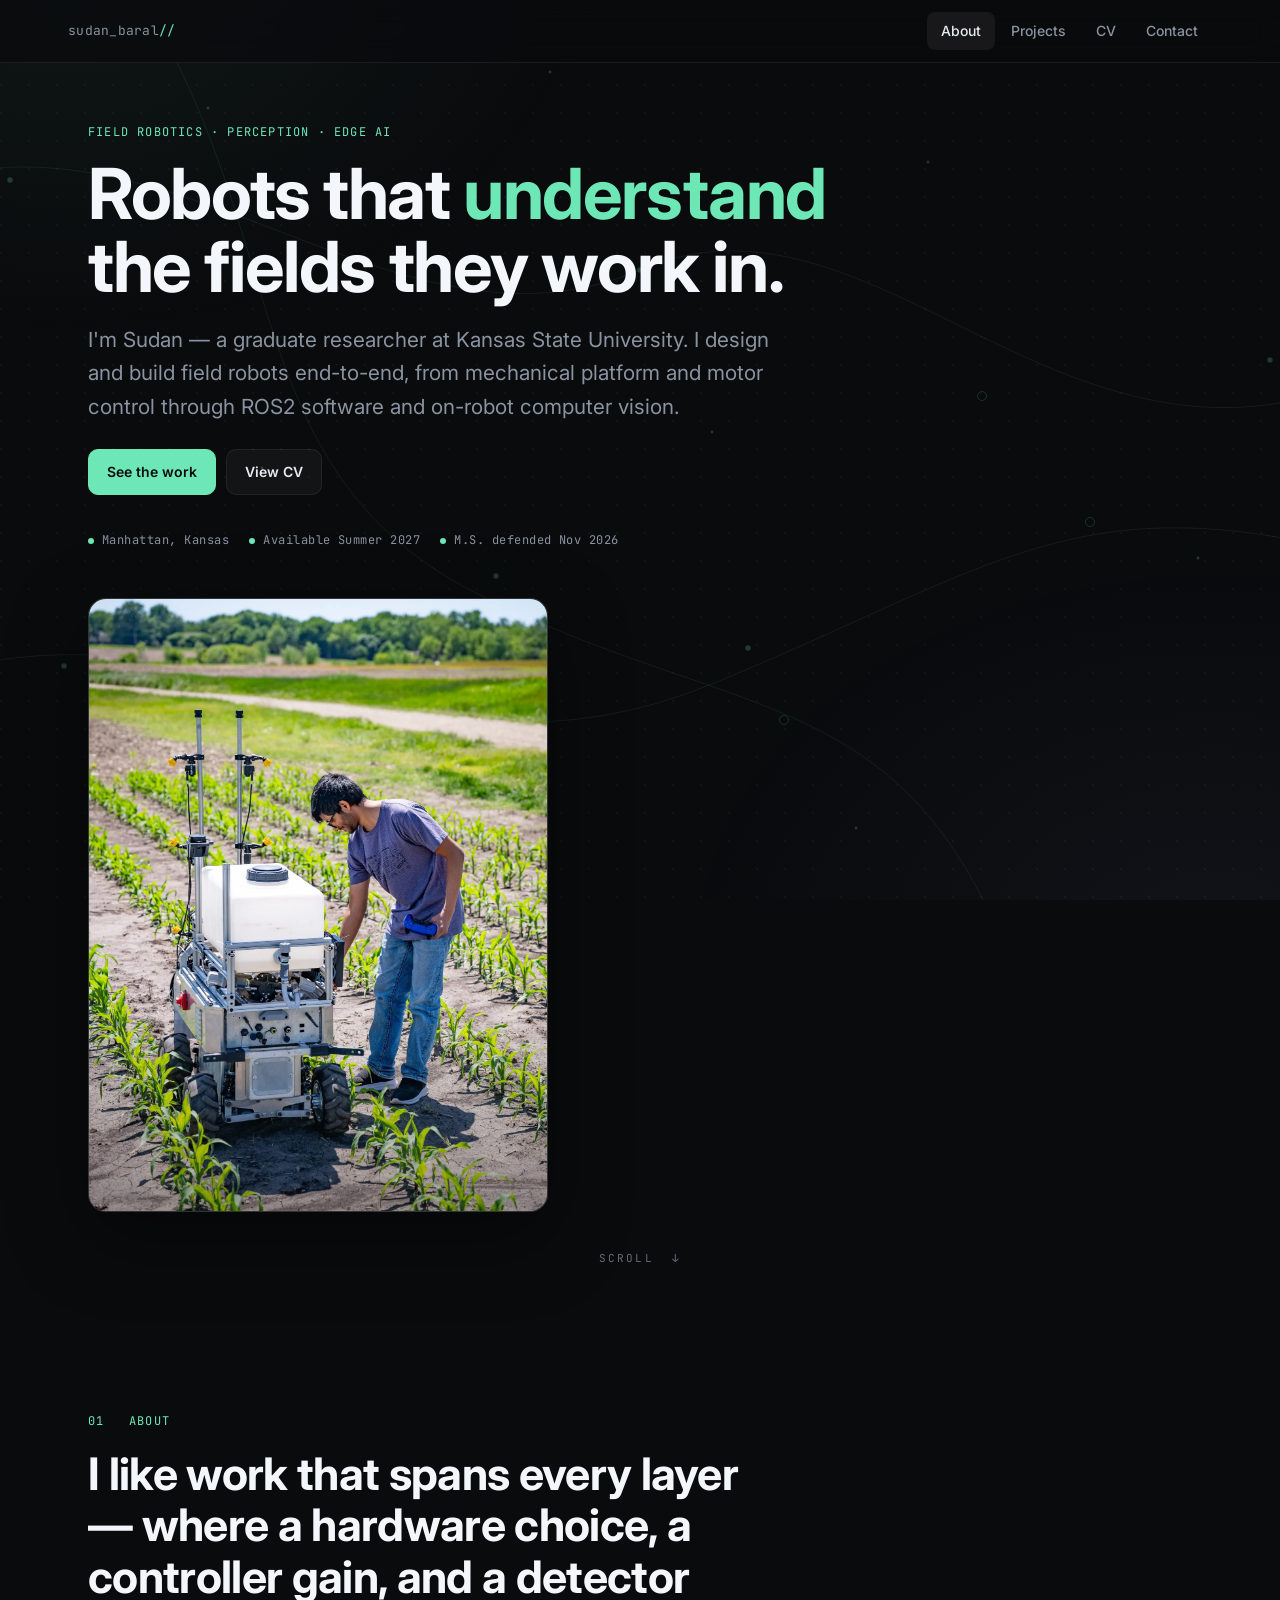
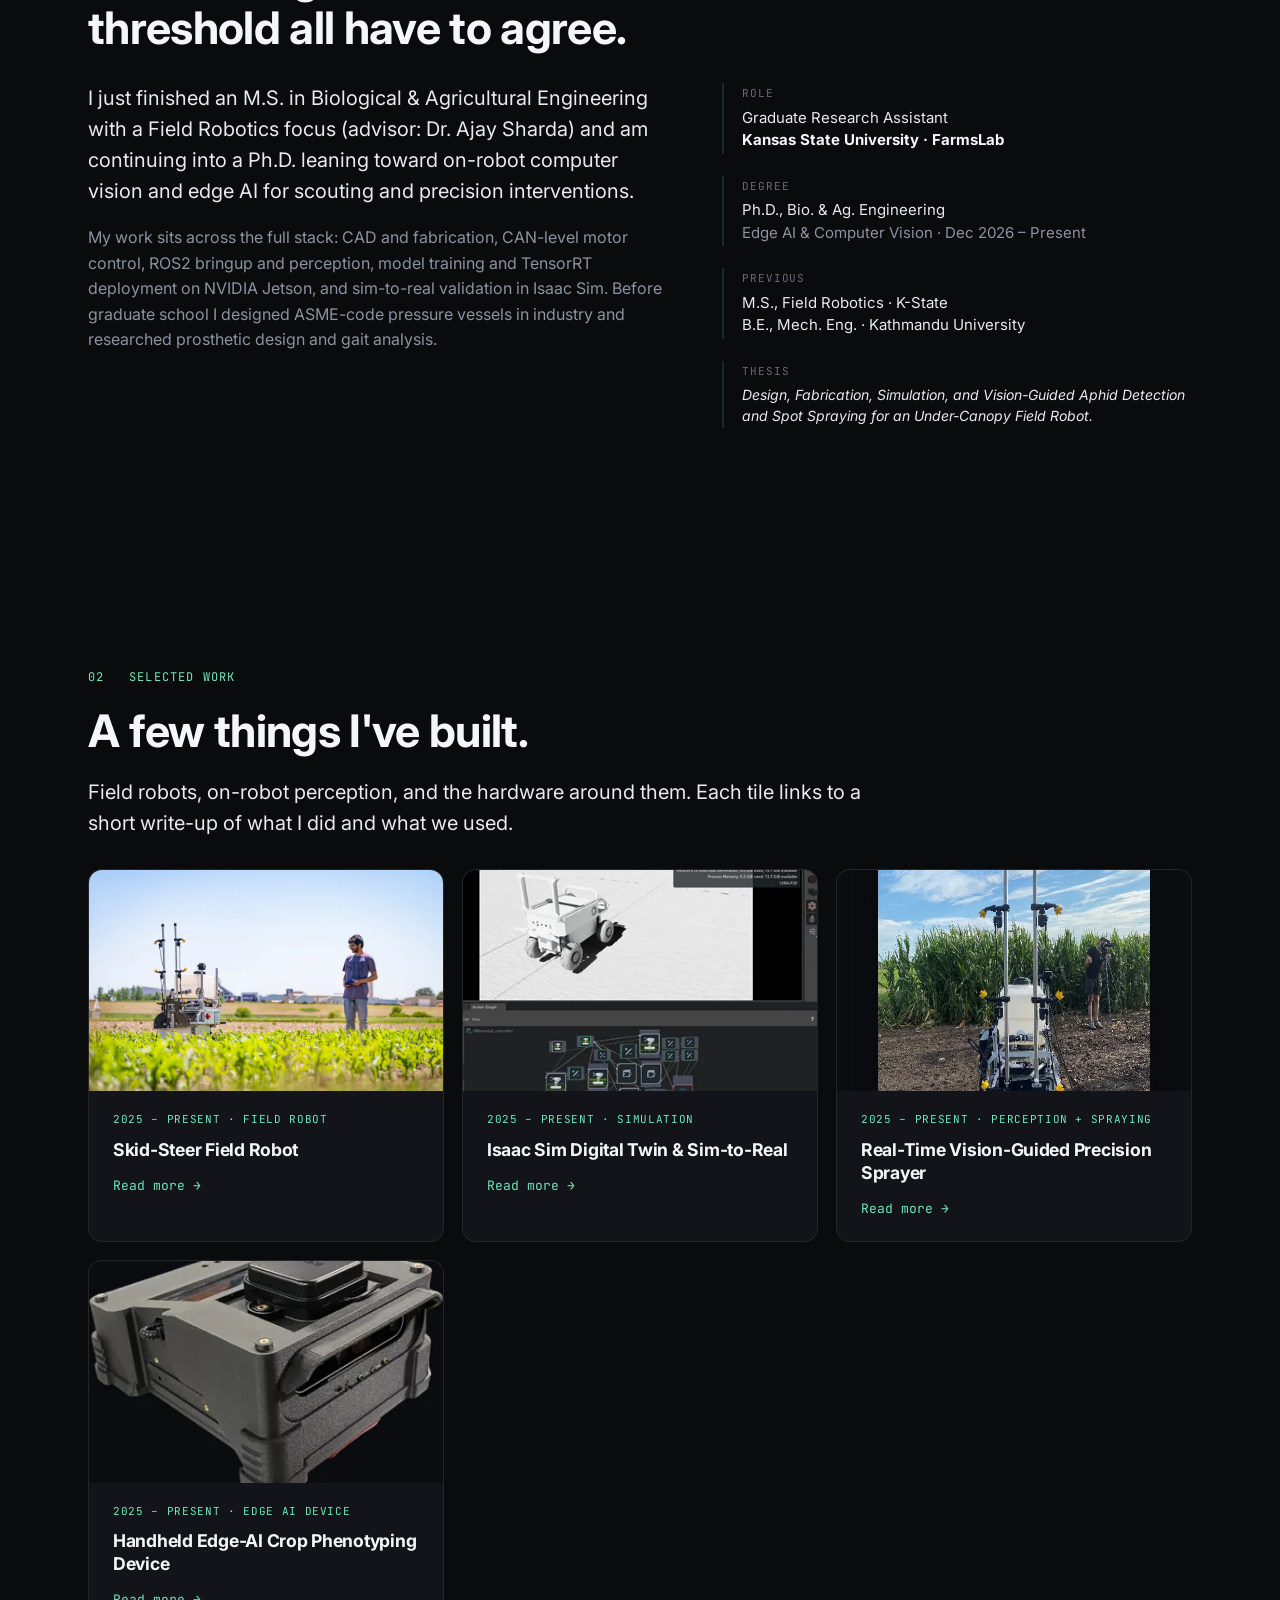
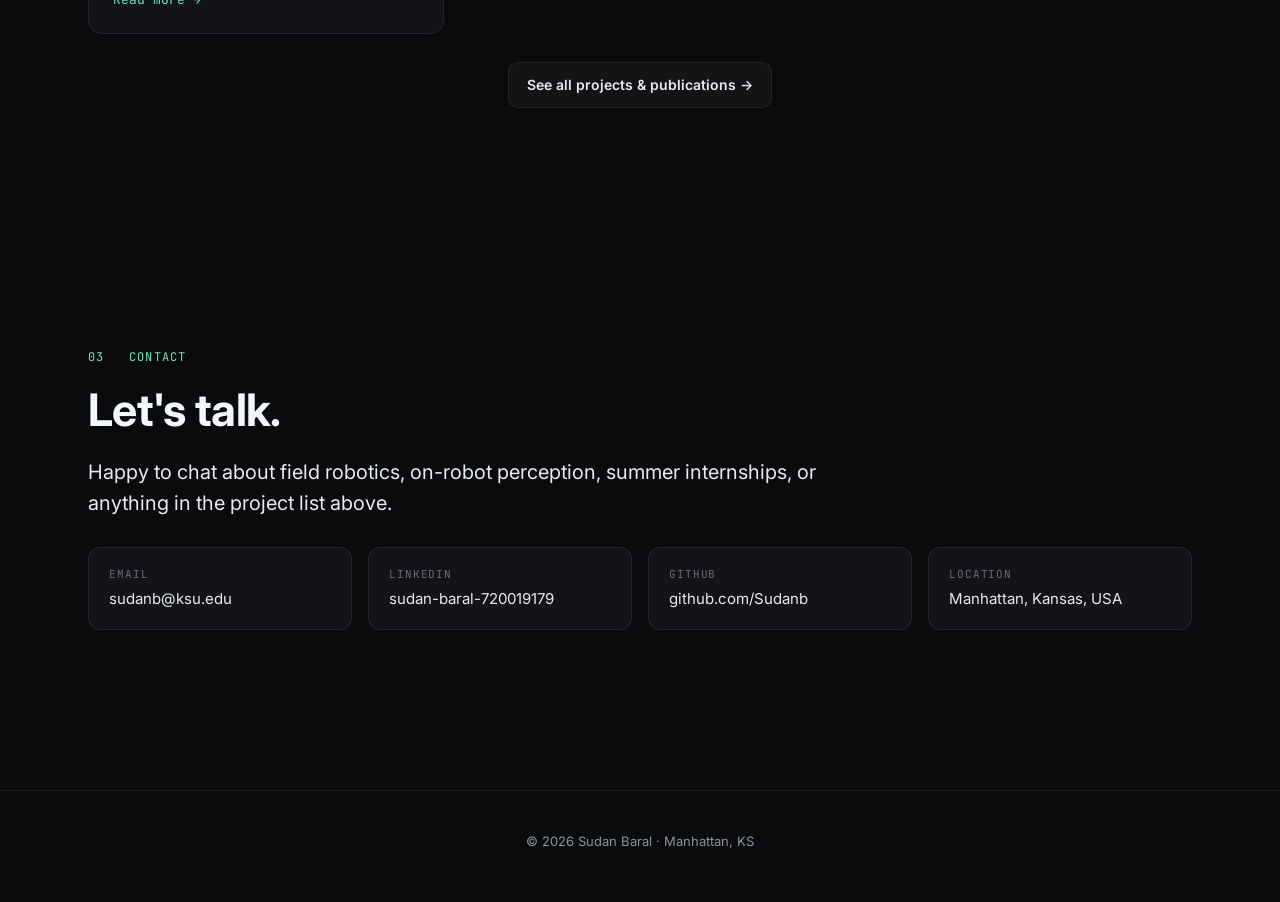
==== index.html @ 08057c23 "Landing project tiles: image on top, drop mini-description Mirrors the projects.html treatment: each" ====
<!DOCTYPE html>
<html lang="en">
<head>
<meta charset="utf-8">
<meta name="viewport" content="width=device-width, initial-scale=1">
<title>Sudan Baral — Field Robotics</title>
<meta name="color-scheme" content="dark">
<meta name="description" content="Graduate researcher in field robotics at Kansas State University. Mechanical design, ROS2, computer vision, and edge AI for agriculture.">
<link rel="preconnect" href="https://fonts.googleapis.com">
<link rel="preconnect" href="https://fonts.gstatic.com" crossorigin>
<link href="https://fonts.googleapis.com/css2?family=Inter:wght@400;500;600;700;800&family=JetBrains+Mono:wght@400;500&display=swap" rel="stylesheet">
<link rel="stylesheet" href="assets/styles.css">
</head>
<body>

<nav class="site-nav">
  <div class="nav-inner">
    <a class="nav-brand" href="#top">sudan_baral<span class="dot">//</span></a>
    <div class="nav-links">
      <a href="#about"    data-anchor="about"    class="active">About</a>
      <a class="x-nav" href="projects.html">Projects</a>
      <a class="x-nav" href="cv.html">CV</a>
      <a href="#contact"  data-anchor="contact">Contact</a>
    </div>
  </div>
</nav>

<main>

  <!-- ===== HERO ===== -->
  <section class="hero-scene" id="top" data-nav="about">
    <div class="hero-grid">
      <div class="hero-main reveal in">
        <div class="eyebrow">Field robotics · Perception · Edge AI</div>
        <h1>
          Robots that <span class="accent">understand</span><br>
          the fields they work in.
        </h1>
        <p class="hero-sub">
          I'm Sudan &mdash; a graduate researcher at Kansas State University.
          I design and build field robots end-to-end, from mechanical platform
          and motor control through ROS2 software and on-robot computer vision.
        </p>
        <div class="hero-ctas">
          <a class="btn primary" href="#projects">See the work</a>
          <a class="btn secondary x-nav" href="cv.html">View CV</a>
        </div>
        <div class="hero-meta">
          <span><span class="dot"></span> Manhattan, Kansas</span>
          <span><span class="dot"></span> Available Summer 2027</span>
          <span><span class="dot"></span> M.S. defended Nov 2026</span>
        </div>
      </div>
      <div class="hero-visual reveal in">
        <figure class="hero-portrait">
          <img src="images/landing-hero.webp" alt="Sudan Baral with the field robot" loading="eager" decoding="async">
        </figure>
      </div>
    </div>
    <div class="scroll-hint">scroll &nbsp;&darr;</div>
  </section>

  <div class="divider"></div>

  <!-- ===== ABOUT ===== -->
  <section class="scene" id="about" data-nav="about">
    <div class="reveal">
      <div class="section-kicker">01 &nbsp; About</div>
      <h2 class="display">
        I like work that spans every layer &mdash; where a hardware choice,
        a controller gain, and a detector threshold all have to agree.
      </h2>
    </div>

    <div class="about-grid" style="margin-top:28px;">
      <div class="reveal">
        <p class="lede">
          I just finished an M.S. in Biological &amp; Agricultural Engineering
          with a Field Robotics focus (advisor: Dr. Ajay Sharda) and am
          continuing into a Ph.D. leaning toward on-robot computer vision and
          edge AI for scouting and precision interventions.
        </p>
        <p>
          My work sits across the full stack: CAD and fabrication, CAN-level
          motor control, ROS2 bringup and perception, model training and
          TensorRT deployment on NVIDIA Jetson, and sim-to-real validation in
          Isaac Sim. Before graduate school I designed ASME-code pressure
          vessels in industry and researched prosthetic design and gait
          analysis.
        </p>
      </div>

      <div class="facts reveal">
        <div class="fact">
          <div class="label">Role</div>
          <div class="value">Graduate Research Assistant<br><strong>Kansas State University · FarmsLab</strong></div>
        </div>
        <div class="fact">
          <div class="label">Degree</div>
          <div class="value">Ph.D., Bio. &amp; Ag. Engineering<br><span class="muted">Edge AI &amp; Computer Vision &middot; Dec 2026 – Present</span></div>
        </div>
        <div class="fact">
          <div class="label">Previous</div>
          <div class="value">M.S., Field Robotics &middot; K-State<br>B.E., Mech. Eng. &middot; Kathmandu University</div>
        </div>
        <div class="fact">
          <div class="label">Thesis</div>
          <div class="value" style="font-size:14px;"><em>Design, Fabrication, Simulation, and Vision-Guided Aphid Detection and Spot Spraying for an Under-Canopy Field Robot.</em></div>
        </div>
      </div>
    </div>
  </section>

  <div class="divider"></div>

  <!-- ===== PROJECTS PREVIEW ===== -->
  <section class="scene" id="projects" data-nav="about">
    <div class="reveal">
      <div class="section-kicker">02 &nbsp; Selected work</div>
      <h2 class="display">A few things I've built.</h2>
      <p class="lede">
        Field robots, on-robot perception, and the hardware around them. Each
        tile links to a short write-up of what I did and what we used.
      </p>
    </div>

    <div class="proj-tiles reveal">

      <a class="proj-tile x-nav" href="project-skidsteer.html">
        <figure class="pt-media media" data-img="images/skidsteer-hero.webp" data-alt="Skid-steer field robot">
          <div class="placeholder"><div class="label">Project</div><div class="caption">Skid-steer field robot</div><div class="filename">images/skidsteer-hero.webp</div></div>
        </figure>
        <div class="pt-body">
          <div class="pt-kicker">2025 &ndash; Present · Field robot</div>
          <h3>Skid-Steer Field Robot</h3>
          <div class="arrow">Read more &rarr;</div>
        </div>
      </a>

      <a class="proj-tile x-nav" href="project-digital-twin.html">
        <figure class="pt-media media" data-img="images/twin-hero.webp" data-alt="Isaac Sim digital twin">
          <div class="placeholder"><div class="label">Project</div><div class="caption">Isaac Sim digital twin</div><div class="filename">images/twin-hero.webp</div></div>
        </figure>
        <div class="pt-body">
          <div class="pt-kicker">2025 &ndash; Present · Simulation</div>
          <h3>Isaac Sim Digital Twin &amp; Sim-to-Real</h3>
          <div class="arrow">Read more &rarr;</div>
        </div>
      </a>

      <a class="proj-tile x-nav" href="project-aphid-sprayer.html">
        <figure class="pt-media media" data-img="images/aphid-hero.webp" data-alt="Precision sprayer in the field">
          <div class="placeholder"><div class="label">Project</div><div class="caption">Precision sprayer in the field</div><div class="filename">images/aphid-hero.webp</div></div>
        </figure>
        <div class="pt-body">
          <div class="pt-kicker">2025 &ndash; Present · Perception + spraying</div>
          <h3>Real-Time Vision-Guided Precision Sprayer</h3>
          <div class="arrow">Read more &rarr;</div>
        </div>
      </a>

      <a class="proj-tile x-nav" href="project-handheld.html">
        <figure class="pt-media media" data-img="images/handheld-hero.webp" data-alt="Handheld edge-AI scout device">
          <div class="placeholder"><div class="label">Project</div><div class="caption">Handheld edge-AI device</div><div class="filename">images/handheld-hero.webp</div></div>
        </figure>
        <div class="pt-body">
          <div class="pt-kicker">2025 &ndash; Present · Edge AI device</div>
          <h3>Handheld Edge-AI Crop Phenotyping Device</h3>
          <div class="arrow">Read more &rarr;</div>
        </div>
      </a>

    </div>

    <div class="proj-more reveal">
      <a class="btn secondary x-nav" href="projects.html">See all projects &amp; publications &rarr;</a>
    </div>
  </section>

  <div class="divider"></div>

  <!-- ===== CONTACT ===== -->
  <section class="scene" id="contact" data-nav="contact">
    <div class="reveal">
      <div class="section-kicker">03 &nbsp; Contact</div>
      <h2 class="display">Let's talk.</h2>
      <p class="lede">
        Happy to chat about field robotics, on-robot perception, summer
        internships, or anything in the project list above.
      </p>
    </div>

    <div class="contact-rows reveal">
      <div class="contact-row">
        <div class="label">email</div>
        <div class="value"><a href="mailto:sudanb@ksu.edu">sudanb@ksu.edu</a></div>
      </div>
      <div class="contact-row">
        <div class="label">linkedin</div>
        <div class="value"><a href="https://www.linkedin.com/in/sudan-baral-720019179" target="_blank" rel="noopener">sudan-baral-720019179</a></div>
      </div>
      <div class="contact-row">
        <div class="label">github</div>
        <div class="value"><a href="https://github.com/Sudanb" target="_blank" rel="noopener">github.com/Sudanb</a></div>
      </div>
      <div class="contact-row">
        <div class="label">location</div>
        <div class="value">Manhattan, Kansas, USA</div>
      </div>
    </div>
  </section>

</main>

<footer class="site-foot">&copy; <span id="yr"></span> Sudan Baral &middot; Manhattan, KS</footer>
<script>document.getElementById('yr').textContent = new Date().getFullYear();</script>
<script src="assets/scripts.js"></script>
</body>
</html>
---- assets/styles.css ----
/* ------------------------------------------------------------------
   Sudan Baral — personal site
   Dark theme; scroll-driven landing; subtle robotics-trajectory bg.
------------------------------------------------------------------- */

:root {
  --bg: #0a0b0d;
  --bg-elev: #0f1115;
  --surface: #121419;
  --surface-alt: #171a21;
  --border: rgba(255, 255, 255, 0.07);
  --border-strong: rgba(255, 255, 255, 0.14);
  --text: #e7eaef;
  --text-strong: #f3f6fa;
  --muted: #8a93a1;
  --muted-2: #656c78;
  --accent: #6ee7b7;
  --accent-dim: rgba(110, 231, 183, 0.14);
  --sans: 'Inter', system-ui, -apple-system, 'Segoe UI', Roboto, Ubuntu, Cantarell, Arial, sans-serif;
  --mono: 'JetBrains Mono', 'Fira Code', 'IBM Plex Mono', ui-monospace, 'SF Mono', Menlo, Consolas, monospace;
}

* { box-sizing: border-box; }
html, body { height: 100%; }

html { scroll-behavior: smooth; }

body {
  margin: 0;
  font-family: var(--sans);
  font-size: 16px;
  line-height: 1.6;
  color: var(--text);
  background-color: var(--bg);
  /* Base layer: faint dot grid, like graph paper */
  background-image:
    radial-gradient(circle at 1px 1px, rgba(255, 255, 255, 0.03) 1px, transparent 0);
  background-size: 28px 28px;
  background-attachment: fixed;
  overflow-x: hidden;
  transition: opacity 0.18s ease;
}
body.page-out { opacity: 0; }

/* Soft directional wash */
body::before {
  content: "";
  position: fixed;
  inset: 0;
  z-index: 0;
  pointer-events: none;
  background:
    radial-gradient(70vmax 50vmax at 5% -5%, rgba(110, 231, 183, 0.06), transparent 60%),
    radial-gradient(70vmax 50vmax at 95% 105%, rgba(138, 180, 248, 0.05), transparent 60%);
}

/* Robotics trajectory layer — injected by scripts.js */
.bg-trajectories {
  position: fixed;
  inset: 0;
  z-index: 1;
  pointer-events: none;
  opacity: 0.55;
  will-change: transform;
  animation: trajDrift 90s ease-in-out infinite alternate;
}
.bg-trajectories svg { width: 100%; height: 100%; display: block; }
.bg-trajectories path { fill: none; stroke: var(--accent); stroke-width: 1; opacity: 0.18; }
.bg-trajectories .waypoint { fill: var(--accent); opacity: 0.4; }
.bg-trajectories .waypoint.hollow { fill: none; stroke: var(--accent); stroke-width: 1; opacity: 0.35; }
.bg-trajectories .flow {
  stroke: var(--accent);
  stroke-width: 1.4;
  stroke-dasharray: 4 420;
  opacity: 0.6;
  animation: trajFlow 14s linear infinite;
}
.bg-trajectories .flow.b { animation-duration: 18s; animation-delay: -4s; stroke-dasharray: 4 520; }
.bg-trajectories .flow.c { animation-duration: 22s; animation-delay: -9s; stroke-dasharray: 4 380; }

@keyframes trajDrift {
  0%   { transform: translate3d(0, 0, 0); }
  100% { transform: translate3d(1.2vw, -0.8vh, 0); }
}
@keyframes trajFlow {
  from { stroke-dashoffset: 0; }
  to   { stroke-dashoffset: -424; }
}

@media (prefers-reduced-motion: reduce) {
  html { scroll-behavior: auto; }
  body { transition: none !important; opacity: 1 !important; }
  .bg-trajectories { animation: none; }
  .bg-trajectories .flow { animation: none; stroke-dasharray: none; opacity: 0.25; }
}

/* ---------- Layout ---------- */
.container {
  max-width: 1080px;
  margin: 0 auto;
  padding: 24px 28px;
  position: relative;
  z-index: 3;
}
.container.narrow { max-width: 820px; }

header, footer, main, section { position: relative; z-index: 2; }

/* ---------- Navigation ---------- */
nav.site-nav {
  position: sticky;
  top: 0;
  z-index: 50;
  background: rgba(10, 11, 13, 0.72);
  backdrop-filter: saturate(140%) blur(14px);
  -webkit-backdrop-filter: saturate(140%) blur(14px);
  border-bottom: 1px solid var(--border);
}
.nav-inner {
  max-width: 1200px;
  margin: 0 auto;
  padding: 12px 28px;
  display: flex;
  align-items: center;
  justify-content: space-between;
  gap: 18px;
}
.nav-brand {
  font-family: var(--mono);
  font-size: 13px;
  letter-spacing: 0.02em;
  color: var(--muted);
  text-decoration: none;
}
.nav-brand .dot { color: var(--accent); }
.nav-brand:hover { color: var(--text); }
.nav-links { display: flex; gap: 2px; flex-wrap: wrap; }
.nav-links a {
  padding: 8px 14px;
  border-radius: 8px;
  color: var(--muted);
  text-decoration: none;
  font-size: 14px;
  font-weight: 500;
  transition: color 0.12s ease, background 0.12s ease;
}
.nav-links a:hover  { color: var(--text); background: rgba(255, 255, 255, 0.04); }
.nav-links a.active { color: var(--text); background: rgba(255, 255, 255, 0.06); }

/* ---------- Back bar (sub-pages) ---------- */
.back-bar {
  position: relative;
  z-index: 3;
  max-width: 1080px;
  margin: 0 auto;
  padding: 16px 28px 0;
}
.back-bar a {
  display: inline-flex;
  align-items: center;
  gap: 8px;
  padding: 6px 12px 6px 8px;
  margin-left: -8px;
  color: var(--muted);
  font-family: var(--mono);
  font-size: 12.5px;
  text-decoration: none;
  border-radius: 8px;
  transition: color 0.14s ease, background 0.14s ease, transform 0.08s ease;
}
.back-bar a:hover {
  color: var(--text);
  background: rgba(255, 255, 255, 0.04);
  text-decoration: none;
}
.back-bar a:active { transform: translateX(-2px); }
.back-bar a .arrow { font-size: 13px; color: var(--accent); }

/* ---------- Buttons ---------- */
.btn {
  display: inline-block;
  padding: 11px 18px;
  border-radius: 10px;
  border: 1px solid var(--border);
  text-decoration: none;
  font-weight: 600;
  font-size: 14px;
  cursor: pointer;
  transition: background 0.14s ease, border-color 0.14s ease, transform 0.08s ease;
}
.btn:active { transform: translateY(1px); }
.btn.primary {
  background: var(--accent);
  color: #0b0c10;
  border-color: var(--accent);
}
.btn.primary:hover { background: color-mix(in oklab, var(--accent) 88%, white); text-decoration: none; }
.btn.secondary {
  background: rgba(255, 255, 255, 0.04);
  color: var(--text);
}
.btn.secondary:hover { background: rgba(255, 255, 255, 0.08); border-color: var(--border-strong); text-decoration: none; }
.btn.ghost {
  background: transparent;
  color: var(--muted);
  border-color: transparent;
}
.btn.ghost:hover { color: var(--text); background: rgba(255, 255, 255, 0.04); }

/* ---------- Typography ---------- */
h1, h2, h3, h4 {
  color: var(--text-strong);
  letter-spacing: -0.015em;
  margin: 0 0 0.6em;
  font-weight: 700;
  line-height: 1.15;
}
h1 { font-size: clamp(2.4rem, 5vw, 3.6rem); }
h2 { font-size: clamp(1.6rem, 3vw, 2.2rem); margin-top: 0; }
h3 { font-size: 1.1rem; }
p { margin: 0 0 1em; }

.muted  { color: var(--muted); }
.mono   { font-family: var(--mono); font-size: 0.9em; }
.eyebrow {
  font-family: var(--mono);
  font-size: 12px;
  letter-spacing: 0.1em;
  text-transform: uppercase;
  color: var(--accent);
  margin-bottom: 14px;
}

a { color: var(--accent); text-decoration: none; }
a:hover { text-decoration: underline; }

code {
  font-family: var(--mono);
  font-size: 0.88em;
  background: var(--bg-elev);
  border: 1px solid var(--border);
  padding: 1px 6px;
  border-radius: 4px;
  color: #c8d2e0;
}

ul { padding-left: 1.2em; margin: 0 0 1em; }
li { margin-bottom: 0.4em; }

/* ---------- Cards (used on sub-pages) ---------- */
.card {
  background: var(--surface);
  border: 1px solid var(--border);
  border-radius: 14px;
  padding: 26px 28px;
  margin: 20px 0;
  box-shadow: 0 1px 0 rgba(255, 255, 255, 0.02) inset,
              0 12px 36px rgba(0, 0, 0, 0.35);
}
.card.compact { padding: 18px 22px; }
.card h2:first-child, .card h3:first-child { margin-top: 0; }

/* ---------- Landing page sections ---------- */
section.scene {
  padding: 120px 28px;
  max-width: 1160px;
  margin: 0 auto;
}
section.scene:first-of-type { padding-top: 60px; }

section.scene .inner { max-width: 880px; margin: 0 auto; }

section.scene .section-kicker {
  font-family: var(--mono);
  font-size: 12px;
  letter-spacing: 0.1em;
  text-transform: uppercase;
  color: var(--accent);
  margin-bottom: 18px;
}
section.scene h2.display {
  font-size: clamp(2rem, 4vw, 2.8rem);
  margin-bottom: 20px;
  max-width: 24ch;
}
section.scene p.lede {
  font-size: clamp(1.1rem, 1.6vw, 1.25rem);
  color: var(--text);
  line-height: 1.55;
  max-width: 62ch;
  margin-bottom: 18px;
}
section.scene p { color: var(--muted); font-size: 16px; }

section.divider {
  height: 1px;
  background: linear-gradient(90deg, transparent, var(--border-strong), transparent);
  max-width: 1160px;
  margin: 0 auto;
}

/* ---------- Hero scene ---------- */
section.hero-scene {
  min-height: 92vh;
  display: flex;
  align-items: center;
  padding: 60px 28px 80px;
  max-width: 1160px;
  margin: 0 auto;
}
.hero-grid {
  display: grid;
  grid-template-columns: 1fr;
  gap: 48px;
  width: 100%;
}
.hero-grid .hero-main { max-width: 760px; }

.hero-visual { display: flex; justify-content: flex-start; }
.hero-portrait {
  margin: 0;
  width: 100%;
  max-width: 460px;
  aspect-ratio: 3 / 4;
  border-radius: 18px;
  overflow: hidden;
  border: 1px solid var(--border-strong);
  background: var(--bg-elev);
  box-shadow: 0 24px 80px rgba(0, 0, 0, 0.45),
              0 0 0 1px rgba(110, 231, 183, 0.04) inset;
  position: relative;
}
.hero-portrait::after {
  content: "";
  position: absolute;
  inset: 0;
  background: linear-gradient(180deg, transparent 65%, rgba(10, 11, 13, 0.3) 100%);
  pointer-events: none;
}
.hero-portrait img {
  width: 100%;
  height: 100%;
  object-fit: cover;
  display: block;
}
.hero-grid .hero-main h1 {
  font-size: clamp(2.6rem, 6vw, 4.4rem);
  line-height: 1.04;
  letter-spacing: -0.02em;
  margin: 0 0 20px;
  color: var(--text-strong);
}
.hero-grid .hero-main h1 .accent { color: var(--accent); }
.hero-grid .hero-main .hero-sub {
  font-size: clamp(1.1rem, 1.7vw, 1.3rem);
  color: var(--muted);
  max-width: 54ch;
  margin-bottom: 26px;
}
.hero-grid .hero-ctas { display: flex; gap: 10px; flex-wrap: wrap; }
.hero-meta {
  display: flex; gap: 20px; flex-wrap: wrap;
  margin-top: 36px;
  color: var(--muted);
  font-family: var(--mono);
  font-size: 12px;
  letter-spacing: 0.04em;
}
.hero-meta span { display: inline-flex; align-items: center; gap: 8px; }
.hero-meta .dot { width: 6px; height: 6px; border-radius: 50%; background: var(--accent); display: inline-block; }

.scroll-hint {
  position: absolute;
  bottom: 24px;
  left: 50%;
  transform: translateX(-50%);
  color: var(--muted-2);
  font-family: var(--mono);
  font-size: 11px;
  letter-spacing: 0.2em;
  text-transform: uppercase;
  animation: scrollHint 2.4s ease-in-out infinite;
}
@keyframes scrollHint {
  0%, 100% { transform: translate(-50%, 0); opacity: 0.6; }
  50%      { transform: translate(-50%, 6px); opacity: 1; }
}

/* ---------- About scene (two-column) ---------- */
.about-grid {
  display: grid;
  grid-template-columns: 1.1fr 0.9fr;
  gap: 60px;
  align-items: start;
}
.about-grid .facts {
  display: flex; flex-direction: column; gap: 22px;
}
.fact {
  border-left: 2px solid var(--accent-dim);
  padding: 2px 0 2px 18px;
}
.fact .label {
  font-family: var(--mono);
  font-size: 11px;
  letter-spacing: 0.08em;
  text-transform: uppercase;
  color: var(--muted-2);
  margin-bottom: 4px;
}
.fact .value { color: var(--text); font-size: 15px; line-height: 1.5; }
.fact .value strong { color: var(--text-strong); }

/* ---------- Projects scene (preview tiles) ---------- */
.proj-tiles {
  display: grid;
  grid-template-columns: repeat(auto-fit, minmax(300px, 1fr));
  gap: 18px;
  margin-top: 30px;
}
.proj-tile {
  display: flex;
  flex-direction: column;
  background: var(--surface);
  border: 1px solid var(--border);
  border-radius: 14px;
  padding: 0;
  overflow: hidden;
  color: var(--text);
  text-decoration: none;
  transition: border-color 0.18s ease, transform 0.18s ease, background 0.18s ease;
}
.proj-tile:hover {
  border-color: var(--border-strong);
  background: var(--surface-alt);
  transform: translateY(-3px);
  text-decoration: none;
}
.proj-tile .pt-media {
  margin: 0;
  width: 100%;
  aspect-ratio: 16 / 10;
  border-radius: 0;
  border: none;
  overflow: hidden;
  background: var(--bg-elev);
  position: relative;
  height: auto;
}
.proj-tile .pt-media img {
  width: 100%; height: 100%;
  object-fit: cover;
  display: block;
  transition: transform 0.4s ease;
}
.proj-tile:hover .pt-media img { transform: scale(1.03); }
.proj-tile .pt-body {
  padding: 20px 24px 22px;
  display: flex;
  flex-direction: column;
  gap: 10px;
}
.proj-tile .pt-kicker {
  font-family: var(--mono);
  font-size: 11px;
  letter-spacing: 0.06em;
  text-transform: uppercase;
  color: var(--accent);
}
.proj-tile h3 {
  margin: 0;
  font-size: 1.1rem;
  color: var(--text-strong);
  line-height: 1.3;
}
.proj-tile .arrow {
  color: var(--accent);
  font-size: 13px;
  font-family: var(--mono);
  margin-top: 4px;
}

.proj-more {
  display: flex; justify-content: center;
  margin-top: 28px;
}

/* ---------- Contact scene ---------- */
.contact-rows {
  display: grid;
  grid-template-columns: repeat(auto-fit, minmax(240px, 1fr));
  gap: 16px;
  margin-top: 28px;
}
.contact-row {
  display: flex;
  flex-direction: column;
  gap: 4px;
  padding: 18px 20px;
  background: var(--surface);
  border: 1px solid var(--border);
  border-radius: 12px;
  transition: border-color 0.14s ease, background 0.14s ease;
}
.contact-row:hover { border-color: var(--border-strong); background: var(--surface-alt); }
.contact-row .label {
  font-family: var(--mono);
  font-size: 11px;
  letter-spacing: 0.08em;
  text-transform: uppercase;
  color: var(--muted-2);
}
.contact-row .value { color: var(--text); font-size: 15px; word-break: break-all; }
.contact-row a { color: var(--text); }
.contact-row a:hover { color: var(--accent); text-decoration: none; }

/* ---------- Reveal-on-scroll ---------- */
.reveal {
  opacity: 0;
  transform: translateY(14px);
  transition: opacity 0.6s ease, transform 0.6s ease;
}
.reveal.in { opacity: 1; transform: none; }
@media (prefers-reduced-motion: reduce) {
  .reveal { opacity: 1 !important; transform: none !important; transition: none !important; }
}

/* ---------- Project header (sub-pages) ---------- */
.proj-head { padding: 32px 0 8px; }
.proj-head .kicker {
  font-family: var(--mono);
  font-size: 12px;
  letter-spacing: 0.08em;
  text-transform: uppercase;
  color: var(--accent);
  margin-bottom: 10px;
}
.proj-head h1 { font-size: clamp(1.9rem, 3.8vw, 2.6rem); margin-bottom: 12px; }
.proj-head .proj-meta {
  display: flex; gap: 14px; flex-wrap: wrap;
  color: var(--muted);
  font-family: var(--mono);
  font-size: 12.5px;
  margin-bottom: 20px;
}
.proj-head .proj-meta span + span::before {
  content: "·"; margin-right: 12px; color: var(--border-strong);
}

/* ---------- Tech stack chips ---------- */
.chips { display: flex; flex-wrap: wrap; gap: 6px; margin: 8px 0 4px; }
.chip {
  display: inline-block;
  padding: 4px 11px;
  border: 1px solid var(--border-strong);
  border-radius: 999px;
  background: rgba(255, 255, 255, 0.025);
  color: var(--muted);
  font-family: var(--mono);
  font-size: 11.5px;
  letter-spacing: 0.01em;
}
.chip.accent {
  color: var(--accent);
  border-color: var(--accent-dim);
  background: var(--accent-dim);
}

/* ---------- Media / gallery / placeholders ---------- */
.hero-media .media {
  height: 460px;
  border-radius: 14px;
  overflow: hidden;
  background:
    linear-gradient(135deg, rgba(110, 231, 183, 0.04), transparent 70%),
    var(--bg-elev);
  border: 1px solid var(--border);
  display: flex;
  align-items: center;
  justify-content: center;
}
.hero-media .media img { object-fit: contain; max-height: 460px; }
.gallery {
  display: grid;
  grid-template-columns: repeat(auto-fill, minmax(230px, 1fr));
  gap: 12px;
}
.gallery .media {
  height: 180px;
  border-radius: 10px;
  overflow: hidden;
  background: var(--bg-elev);
  border: 1px solid var(--border);
  position: relative;
}
.media img { width: 100%; height: 100%; object-fit: cover; display: block; }
.media.contain img { object-fit: contain; padding: 10px; background: #0b0d12; }

/* ---------- Video ---------- */
.video-media {
  margin: 0 auto;
  width: 100%;
  max-width: 440px;
  border-radius: 12px;
  overflow: hidden;
  background: var(--bg-elev);
  border: 1px solid var(--border);
  box-shadow: 0 12px 36px rgba(0, 0, 0, 0.35);
}
.video-media video { width: 100%; height: auto; display: block; }
.video-media.landscape { max-width: 820px; }
.media .placeholder {
  width: 100%; height: 100%;
  display: flex; flex-direction: column;
  align-items: center; justify-content: center;
  padding: 16px;
  text-align: center;
  background:
    linear-gradient(135deg, rgba(110, 231, 183, 0.04), transparent 60%),
    repeating-linear-gradient(135deg, transparent 0 14px, rgba(255, 255, 255, 0.025) 14px 15px);
  color: var(--muted);
  gap: 8px;
}
.media .placeholder .label {
  font-family: var(--mono);
  font-size: 11px;
  letter-spacing: 0.06em;
  text-transform: uppercase;
  color: var(--accent);
}
.media .placeholder .filename {
  font-family: var(--mono);
  font-size: 11.5px;
  color: var(--muted);
  word-break: break-all;
}
.media .placeholder .caption {
  font-size: 13px;
  color: var(--text);
  opacity: 0.85;
  line-height: 1.4;
}

/* ---------- Project index cards (projects.html) ---------- */
.project-grid {
  display: grid;
  grid-template-columns: repeat(auto-fill, minmax(320px, 1fr));
  gap: 16px;
  margin-top: 12px;
}
.project-card {
  display: flex;
  flex-direction: column;
  background: var(--surface);
  border: 1px solid var(--border);
  border-radius: 14px;
  padding: 0;
  overflow: hidden;
  color: var(--text);
  text-decoration: none;
  transition: border-color 0.16s ease, transform 0.16s ease, background 0.16s ease;
}
.project-card:hover {
  border-color: var(--border-strong);
  background: var(--surface-alt);
  transform: translateY(-3px);
  text-decoration: none;
}
.project-card .pc-media {
  margin: 0;
  width: 100%;
  aspect-ratio: 16 / 10;
  border-radius: 0;
  border: none;
  overflow: hidden;
  background: var(--bg-elev);
  position: relative;
  height: auto;
}
.project-card .pc-media img {
  width: 100%; height: 100%;
  object-fit: cover;
  display: block;
  transition: transform 0.4s ease;
}
.project-card:hover .pc-media img { transform: scale(1.03); }
.project-card .pc-body {
  padding: 18px 22px 22px;
  display: flex;
  flex-direction: column;
  gap: 8px;
}
.project-card.text-only { padding: 22px 24px 24px; }
.project-card.text-only .pc-body { padding: 0; gap: 10px; }
.project-card.text-only p.pc-blurb {
  color: var(--muted);
  font-size: 13.5px;
  line-height: 1.55;
  margin: 0;
}
.project-card .pc-kicker {
  font-family: var(--mono);
  font-size: 11px;
  letter-spacing: 0.06em;
  text-transform: uppercase;
  color: var(--accent);
}
.project-card h3 {
  margin: 0;
  font-size: 1.08rem;
  color: var(--text-strong);
  line-height: 1.3;
}
.project-card .arrow {
  color: var(--accent);
  font-size: 12.5px;
  font-family: var(--mono);
  margin-top: 4px;
}

/* ---------- CV iframe ---------- */
.cv-actions { display: flex; gap: 10px; flex-wrap: wrap; margin-bottom: 18px; }
iframe.cv {
  width: 100%;
  height: 80vh;
  border: 1px solid var(--border);
  border-radius: 10px;
  background: #0b0c10;
}

/* ---------- Publications list ---------- */
.pubs { padding-left: 1.2em; }
.pubs li { margin-bottom: 0.8em; }
.pubs .venue { color: var(--accent); font-family: var(--mono); font-size: 12.5px; }

/* ---------- Footer ---------- */
footer.site-foot {
  padding: 40px 28px 50px;
  color: var(--muted);
  font-size: 13px;
  text-align: center;
  border-top: 1px solid var(--border);
  margin-top: 40px;
}

/* ---------- Avatar ---------- */
.avatar {
  width: 96px; height: 96px;
  border-radius: 999px;
  object-fit: cover;
  border: 1px solid var(--border-strong);
  background: var(--surface);
}
.avatar.hidden { display: none; }

/* ---------- Responsive ---------- */
@media (max-width: 820px) {
  .hero-grid { gap: 36px; }
  .hero-visual { justify-content: center; }
  .hero-portrait { max-width: 320px; aspect-ratio: 3 / 4; }
  .about-grid { grid-template-columns: 1fr; gap: 36px; }
  section.scene { padding: 80px 20px; }
  .nav-inner { flex-direction: column; align-items: stretch; gap: 8px; padding: 10px 16px; }
  .nav-links { justify-content: center; }
  .container { padding: 18px 16px; }
  .hero-media .media { height: 220px; }
}
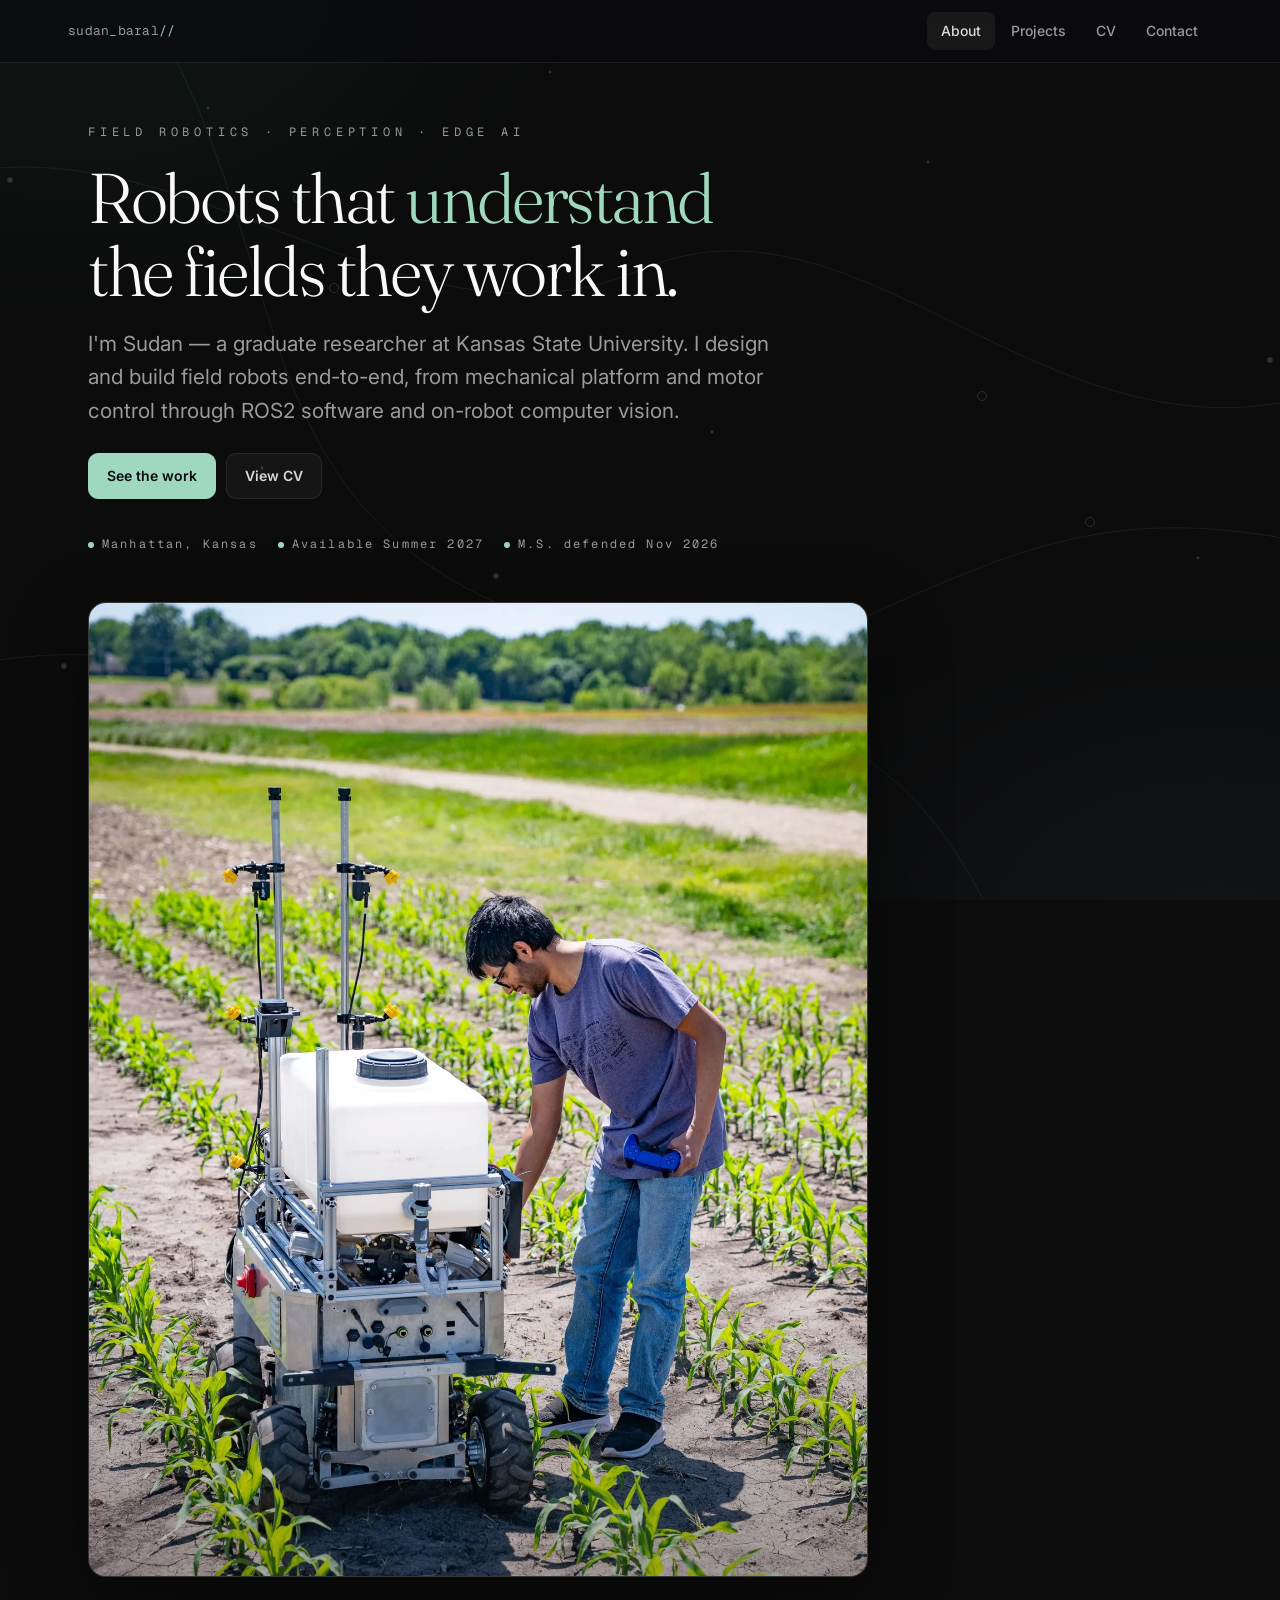
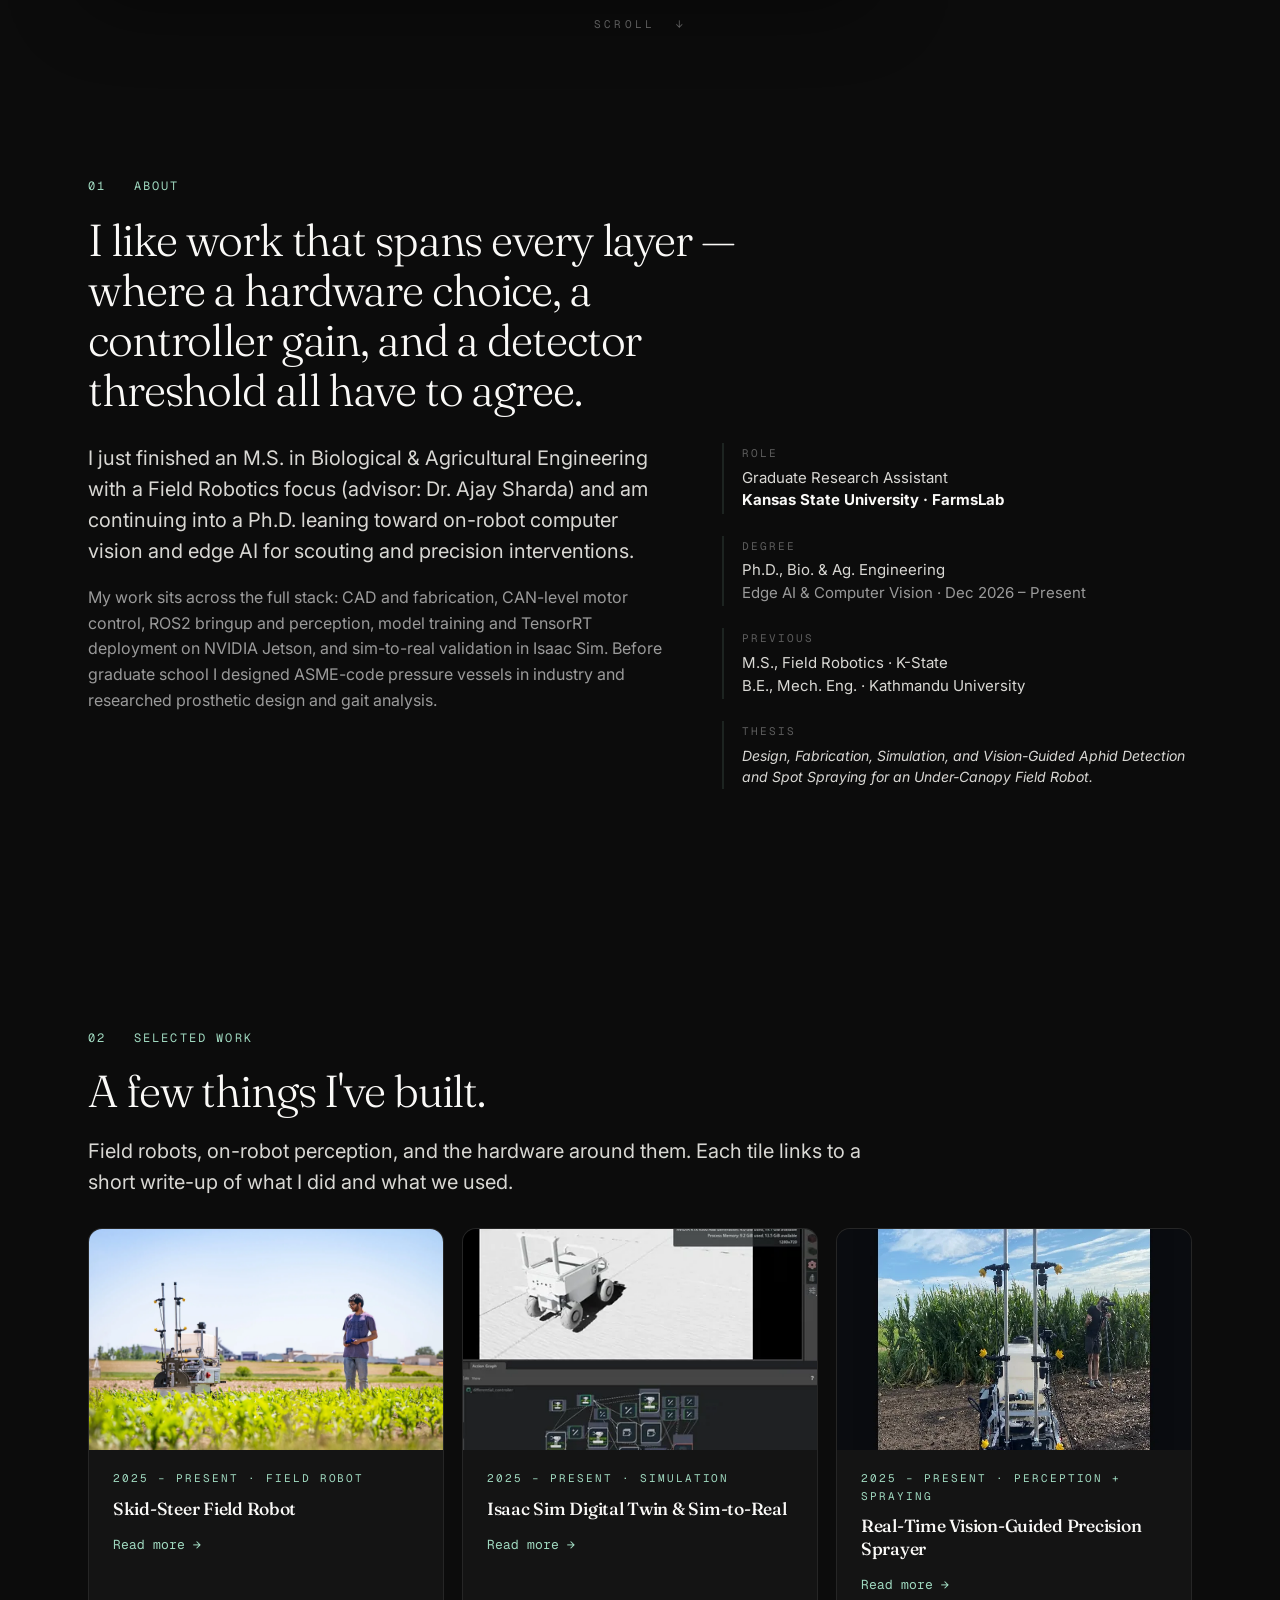
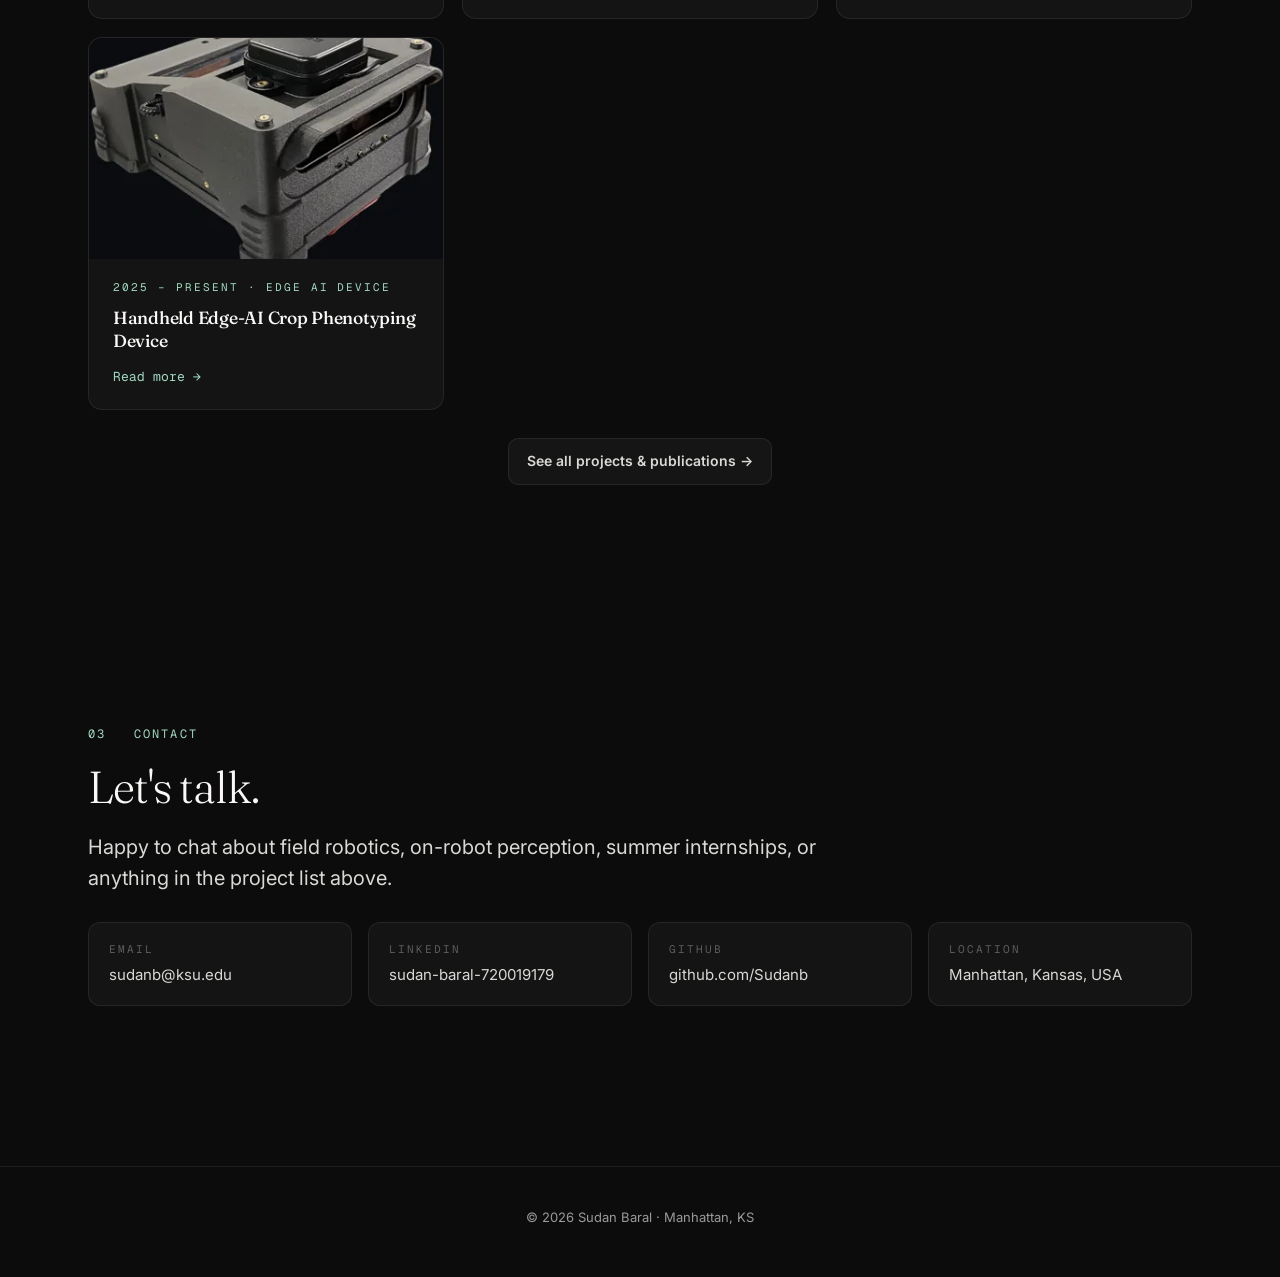
==== commit 52a78f70: "Restyle: Fraunces/Inter/Geist Mono typography, warm neutral palette, fuller landing portrait Co-Auth" ====
--- a/index.html
+++ b/index.html
@@ -8,7 +8,7 @@
 <meta name="description" content="Graduate researcher in field robotics at Kansas State University. Mechanical design, ROS2, computer vision, and edge AI for agriculture.">
 <link rel="preconnect" href="https://fonts.googleapis.com">
 <link rel="preconnect" href="https://fonts.gstatic.com" crossorigin>
-<link href="https://fonts.googleapis.com/css2?family=Inter:wght@400;500;600;700;800&family=JetBrains+Mono:wght@400;500&display=swap" rel="stylesheet">
+<link href="https://fonts.googleapis.com/css2?family=Fraunces:opsz,wght@9..144,300;9..144,400;9..144,500&family=Geist+Mono:wght@400;500&family=Inter:wght@400;500;600&display=swap" rel="stylesheet">
 <link rel="stylesheet" href="assets/styles.css">
 </head>
 <body>
--- a/assets/styles.css
+++ b/assets/styles.css
@@ -4,20 +4,21 @@
 ------------------------------------------------------------------- */
 
 :root {
-  --bg: #0a0b0d;
-  --bg-elev: #0f1115;
-  --surface: #121419;
-  --surface-alt: #171a21;
-  --border: rgba(255, 255, 255, 0.07);
-  --border-strong: rgba(255, 255, 255, 0.14);
-  --text: #e7eaef;
-  --text-strong: #f3f6fa;
-  --muted: #8a93a1;
-  --muted-2: #656c78;
-  --accent: #6ee7b7;
-  --accent-dim: rgba(110, 231, 183, 0.14);
-  --sans: 'Inter', system-ui, -apple-system, 'Segoe UI', Roboto, Ubuntu, Cantarell, Arial, sans-serif;
-  --mono: 'JetBrains Mono', 'Fira Code', 'IBM Plex Mono', ui-monospace, 'SF Mono', Menlo, Consolas, monospace;
+  --bg: #0c0c0c;
+  --bg-elev: #111111;
+  --surface: #141414;
+  --surface-alt: #1a1a19;
+  --border: rgba(250, 249, 247, 0.08);
+  --border-strong: rgba(250, 249, 247, 0.16);
+  --text: #d9d8d4;
+  --text-strong: #faf9f7;
+  --muted: #9a9a9a;
+  --muted-2: #5c5c5c;
+  --accent: #9fd8bf;
+  --accent-dim: rgba(159, 216, 191, 0.12);
+  --serif: 'Fraunces', 'Iowan Old Style', Georgia, serif;
+  --sans: 'Inter', system-ui, -apple-system, 'Segoe UI', Roboto, Arial, sans-serif;
+  --mono: 'Geist Mono', 'JetBrains Mono', ui-monospace, 'SF Mono', Menlo, Consolas, monospace;
 }
 
 * { box-sizing: border-box; }
@@ -32,11 +33,6 @@
   line-height: 1.6;
   color: var(--text);
   background-color: var(--bg);
-  /* Base layer: faint dot grid, like graph paper */
-  background-image:
-    radial-gradient(circle at 1px 1px, rgba(255, 255, 255, 0.03) 1px, transparent 0);
-  background-size: 28px 28px;
-  background-attachment: fixed;
   overflow-x: hidden;
   transition: opacity 0.18s ease;
 }
@@ -209,15 +205,17 @@
 
 /* ---------- Typography ---------- */
 h1, h2, h3, h4 {
+  font-family: var(--serif);
   color: var(--text-strong);
-  letter-spacing: -0.015em;
+  letter-spacing: -0.025em;
   margin: 0 0 0.6em;
-  font-weight: 700;
-  line-height: 1.15;
-}
+  font-weight: 300;
+  line-height: 1.12;
+}
+h3, h4 { font-weight: 500; letter-spacing: -0.015em; }
 h1 { font-size: clamp(2.4rem, 5vw, 3.6rem); }
 h2 { font-size: clamp(1.6rem, 3vw, 2.2rem); margin-top: 0; }
-h3 { font-size: 1.1rem; }
+h3 { font-size: 1.25rem; }
 p { margin: 0 0 1em; }
 
 .muted  { color: var(--muted); }
@@ -225,10 +223,10 @@
 .eyebrow {
   font-family: var(--mono);
   font-size: 12px;
-  letter-spacing: 0.1em;
-  text-transform: uppercase;
-  color: var(--accent);
-  margin-bottom: 14px;
+  letter-spacing: 0.4em;
+  text-transform: uppercase;
+  color: var(--muted);
+  margin-bottom: 18px;
 }
 
 a { color: var(--accent); text-decoration: none; }
@@ -273,7 +271,7 @@
 section.scene .section-kicker {
   font-family: var(--mono);
   font-size: 12px;
-  letter-spacing: 0.1em;
+  letter-spacing: 0.18em;
   text-transform: uppercase;
   color: var(--accent);
   margin-bottom: 18px;
@@ -320,8 +318,8 @@
 .hero-portrait {
   margin: 0;
   width: 100%;
-  max-width: 460px;
-  aspect-ratio: 3 / 4;
+  max-width: 780px;
+  aspect-ratio: 4 / 5;
   border-radius: 18px;
   overflow: hidden;
   border: 1px solid var(--border-strong);
@@ -341,12 +339,14 @@
   width: 100%;
   height: 100%;
   object-fit: cover;
+  object-position: center 35%;
   display: block;
 }
 .hero-grid .hero-main h1 {
   font-size: clamp(2.6rem, 6vw, 4.4rem);
   line-height: 1.04;
-  letter-spacing: -0.02em;
+  letter-spacing: -0.035em;
+  font-weight: 300;
   margin: 0 0 20px;
   color: var(--text-strong);
 }
@@ -364,7 +364,7 @@
   color: var(--muted);
   font-family: var(--mono);
   font-size: 12px;
-  letter-spacing: 0.04em;
+  letter-spacing: 0.18em;
 }
 .hero-meta span { display: inline-flex; align-items: center; gap: 8px; }
 .hero-meta .dot { width: 6px; height: 6px; border-radius: 50%; background: var(--accent); display: inline-block; }
@@ -377,7 +377,7 @@
   color: var(--muted-2);
   font-family: var(--mono);
   font-size: 11px;
-  letter-spacing: 0.2em;
+  letter-spacing: 0.3em;
   text-transform: uppercase;
   animation: scrollHint 2.4s ease-in-out infinite;
 }
@@ -403,7 +403,7 @@
 .fact .label {
   font-family: var(--mono);
   font-size: 11px;
-  letter-spacing: 0.08em;
+  letter-spacing: 0.18em;
   text-transform: uppercase;
   color: var(--muted-2);
   margin-bottom: 4px;
@@ -463,7 +463,7 @@
 .proj-tile .pt-kicker {
   font-family: var(--mono);
   font-size: 11px;
-  letter-spacing: 0.06em;
+  letter-spacing: 0.18em;
   text-transform: uppercase;
   color: var(--accent);
 }
@@ -506,7 +506,7 @@
 .contact-row .label {
   font-family: var(--mono);
   font-size: 11px;
-  letter-spacing: 0.08em;
+  letter-spacing: 0.18em;
   text-transform: uppercase;
   color: var(--muted-2);
 }
@@ -530,7 +530,7 @@
 .proj-head .kicker {
   font-family: var(--mono);
   font-size: 12px;
-  letter-spacing: 0.08em;
+  letter-spacing: 0.18em;
   text-transform: uppercase;
   color: var(--accent);
   margin-bottom: 10px;
@@ -624,7 +624,7 @@
 .media .placeholder .label {
   font-family: var(--mono);
   font-size: 11px;
-  letter-spacing: 0.06em;
+  letter-spacing: 0.18em;
   text-transform: uppercase;
   color: var(--accent);
 }
@@ -701,7 +701,7 @@
 .project-card .pc-kicker {
   font-family: var(--mono);
   font-size: 11px;
-  letter-spacing: 0.06em;
+  letter-spacing: 0.18em;
   text-transform: uppercase;
   color: var(--accent);
 }
@@ -757,7 +757,7 @@
 @media (max-width: 820px) {
   .hero-grid { gap: 36px; }
   .hero-visual { justify-content: center; }
-  .hero-portrait { max-width: 320px; aspect-ratio: 3 / 4; }
+  .hero-portrait { max-width: 100%; aspect-ratio: 4 / 5; }
   .about-grid { grid-template-columns: 1fr; gap: 36px; }
   section.scene { padding: 80px 20px; }
   .nav-inner { flex-direction: column; align-items: stretch; gap: 8px; padding: 10px 16px; }
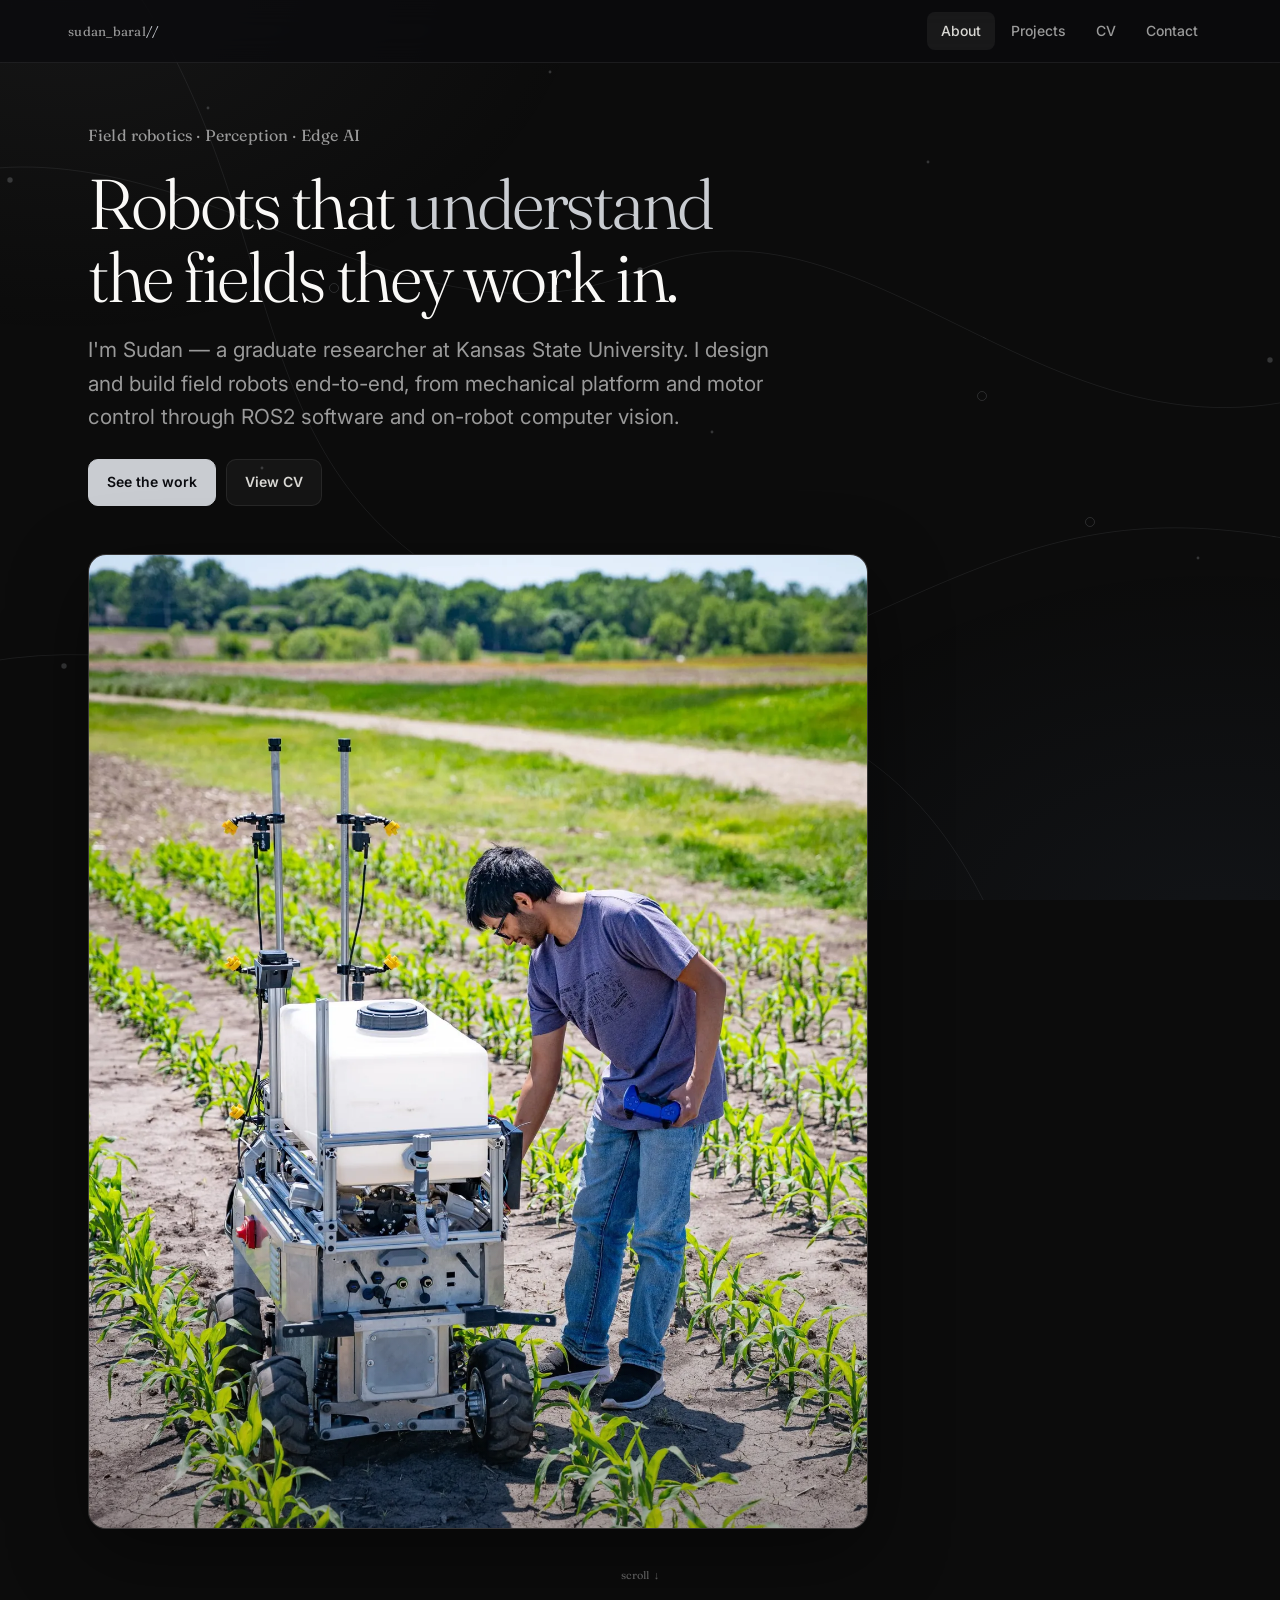
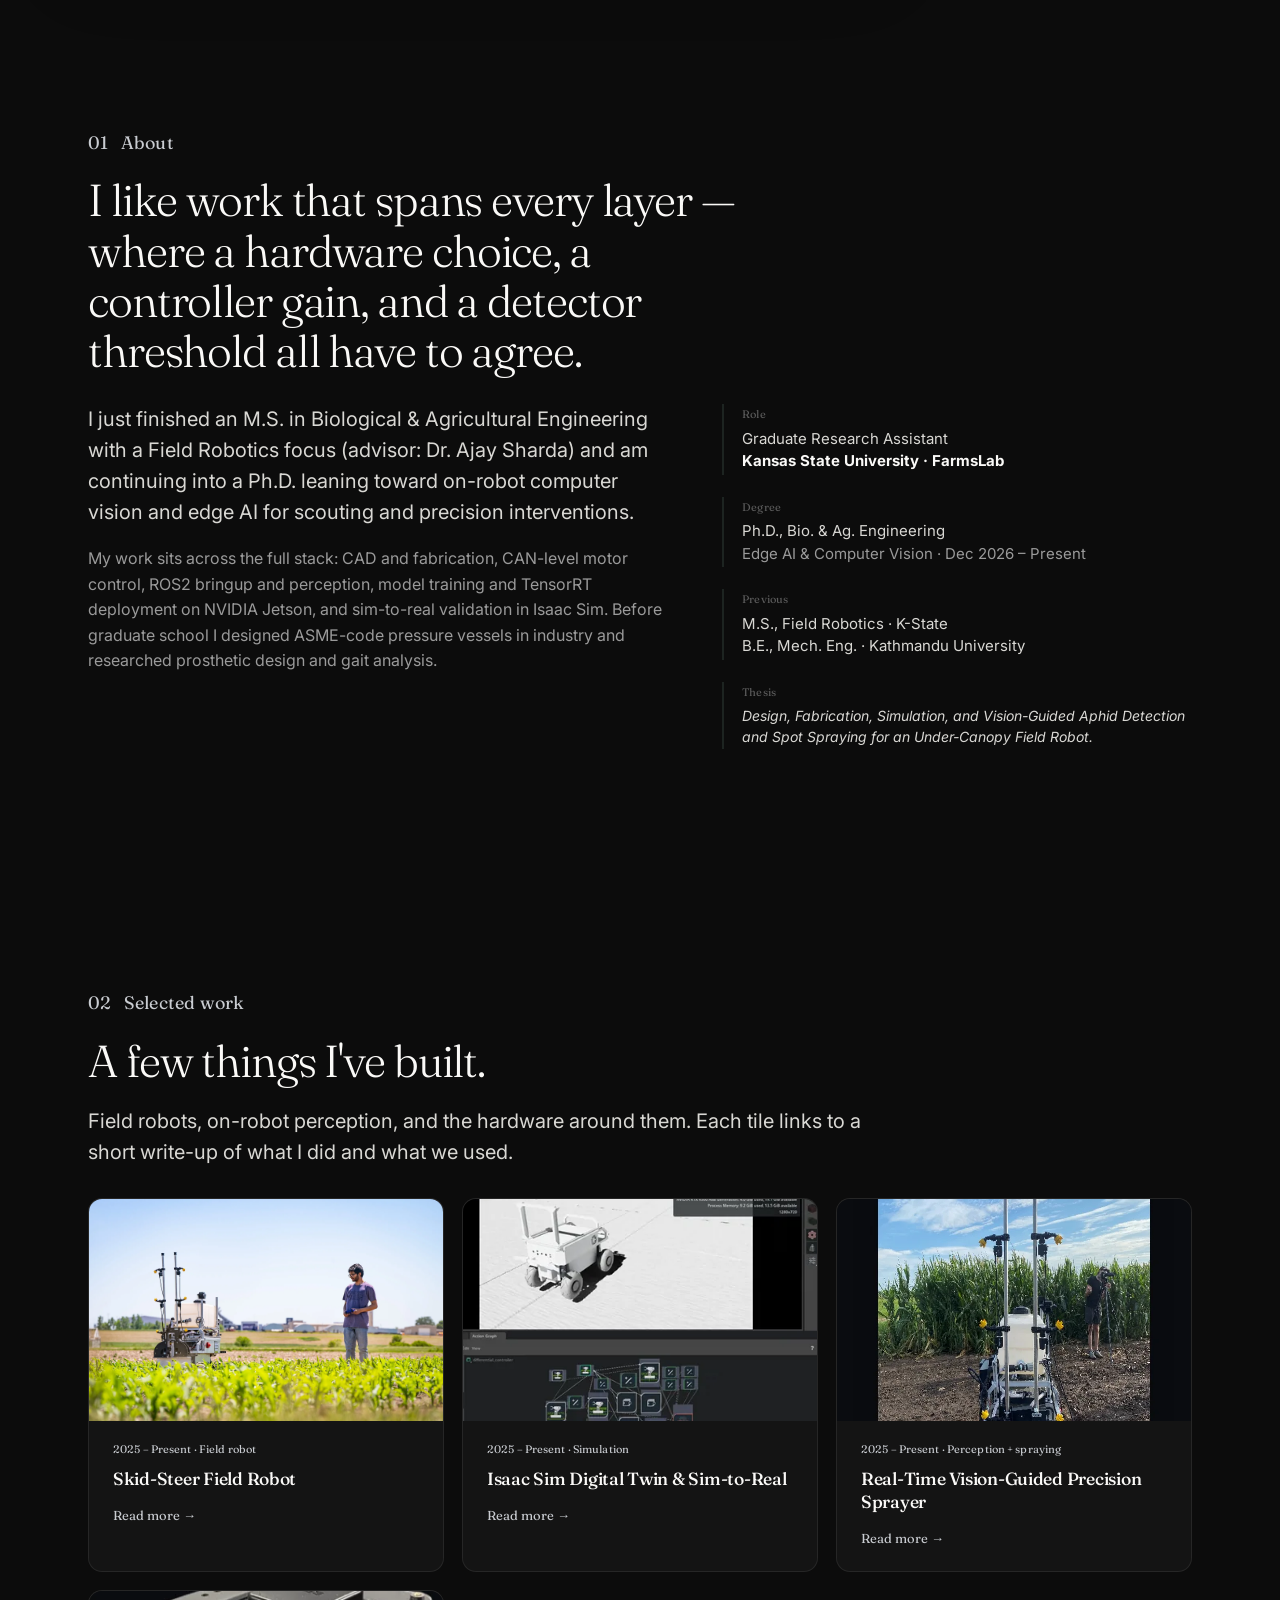
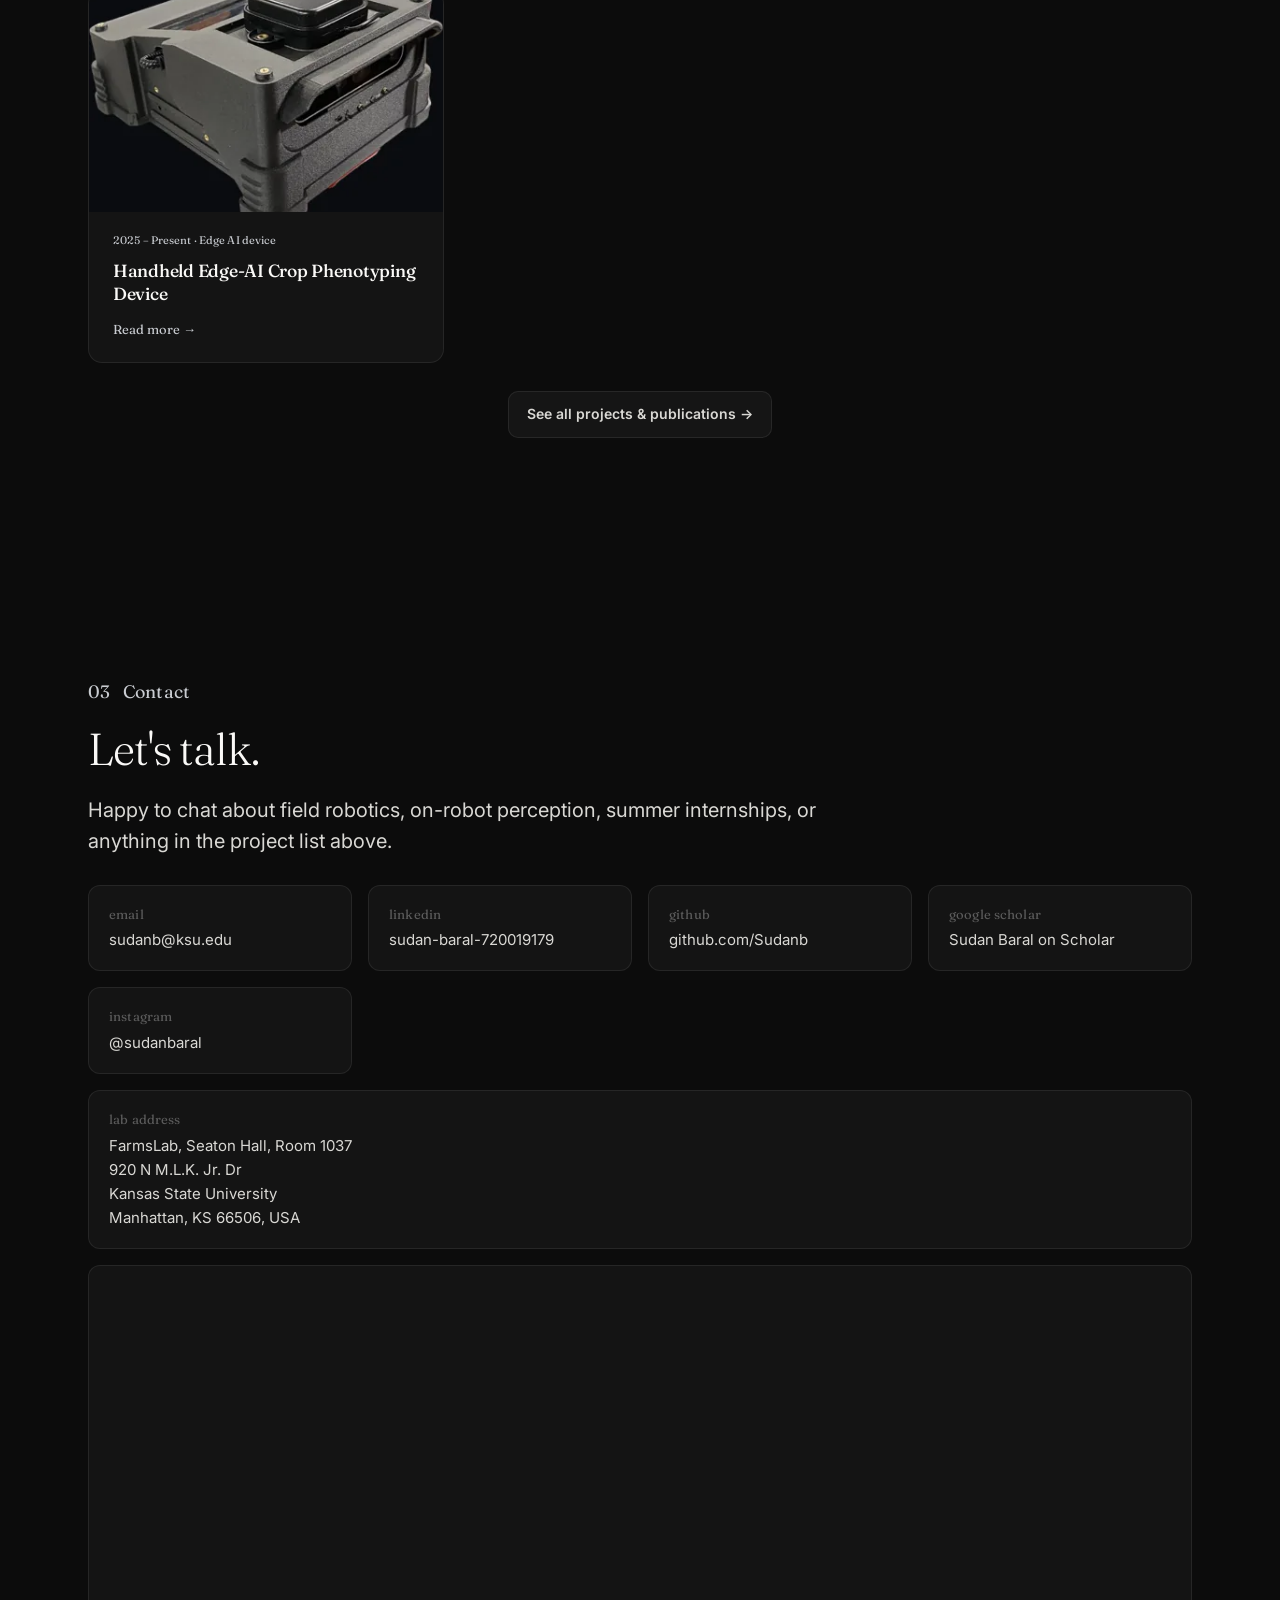
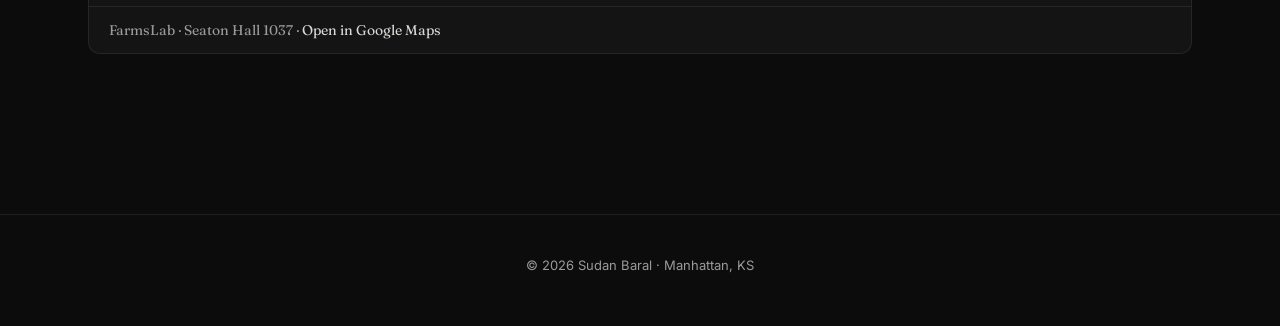
==== commit d65370f8: "Contact: lab address, map, Scholar, Instagram; silver accent; serif labels; drop hero meta Co-Author" ====
--- a/index.html
+++ b/index.html
@@ -45,11 +45,6 @@
           <a class="btn primary" href="#projects">See the work</a>
           <a class="btn secondary x-nav" href="cv.html">View CV</a>
         </div>
-        <div class="hero-meta">
-          <span><span class="dot"></span> Manhattan, Kansas</span>
-          <span><span class="dot"></span> Available Summer 2027</span>
-          <span><span class="dot"></span> M.S. defended Nov 2026</span>
-        </div>
       </div>
       <div class="hero-visual reveal in">
         <figure class="hero-portrait">
@@ -204,8 +199,21 @@
         <div class="value"><a href="https://github.com/Sudanb" target="_blank" rel="noopener">github.com/Sudanb</a></div>
       </div>
       <div class="contact-row">
-        <div class="label">location</div>
-        <div class="value">Manhattan, Kansas, USA</div>
+        <div class="label">google scholar</div>
+        <div class="value"><a href="https://scholar.google.com/citations?user=kGwm5-wAAAAJ&amp;hl=en" target="_blank" rel="noopener">Sudan Baral on Scholar</a></div>
+      </div>
+      <div class="contact-row">
+        <div class="label">instagram</div>
+        <div class="value"><a href="https://www.instagram.com/sudanbaral/" target="_blank" rel="noopener">@sudanbaral</a></div>
+      </div>
+      <div class="contact-row wide">
+        <div class="label">lab address</div>
+        <div class="value"><address>FarmsLab, Seaton Hall, Room 1037<br>920 N M.L.K. Jr. Dr<br>Kansas State University<br>Manhattan, KS 66506, USA</address></div>
+      </div>
+      <div class="lab-map">
+        <iframe title="FarmsLab, Seaton Hall, Kansas State University" loading="lazy" referrerpolicy="no-referrer-when-downgrade"
+          src="https://www.google.com/maps?q=Seaton+Hall,+920+N+M.L.K.+Jr.+Dr,+Manhattan,+KS+66506&amp;output=embed"></iframe>
+        <div class="cap">FarmsLab &middot; Seaton Hall 1037 &middot; <a href="https://www.google.com/maps/search/?api=1&amp;query=Seaton+Hall+920+N+M.L.K.+Jr.+Dr+Manhattan+KS+66506" target="_blank" rel="noopener">Open in Google Maps</a></div>
       </div>
     </div>
   </section>
--- a/assets/styles.css
+++ b/assets/styles.css
@@ -14,11 +14,12 @@
   --text-strong: #faf9f7;
   --muted: #9a9a9a;
   --muted-2: #5c5c5c;
-  --accent: #9fd8bf;
+  --accent: #c9ccd1;
   --accent-dim: rgba(159, 216, 191, 0.12);
   --serif: 'Fraunces', 'Iowan Old Style', Georgia, serif;
   --sans: 'Inter', system-ui, -apple-system, 'Segoe UI', Roboto, Arial, sans-serif;
-  --mono: 'Geist Mono', 'JetBrains Mono', ui-monospace, 'SF Mono', Menlo, Consolas, monospace;
+  --mono: 'Fraunces', 'Iowan Old Style', Georgia, serif;
+  --code: 'Geist Mono', ui-monospace, 'SF Mono', Menlo, Consolas, monospace;
 }
 
 * { box-sizing: border-box; }
@@ -46,7 +47,7 @@
   z-index: 0;
   pointer-events: none;
   background:
-    radial-gradient(70vmax 50vmax at 5% -5%, rgba(110, 231, 183, 0.06), transparent 60%),
+    radial-gradient(70vmax 50vmax at 5% -5%, rgba(201, 204, 209, 0.06), transparent 60%),
     radial-gradient(70vmax 50vmax at 95% 105%, rgba(138, 180, 248, 0.05), transparent 60%);
 }
 
@@ -221,10 +222,9 @@
 .muted  { color: var(--muted); }
 .mono   { font-family: var(--mono); font-size: 0.9em; }
 .eyebrow {
-  font-family: var(--mono);
-  font-size: 12px;
-  letter-spacing: 0.4em;
-  text-transform: uppercase;
+  font-family: var(--serif);
+  font-size: 16px;
+  letter-spacing: 0.01em;
   color: var(--muted);
   margin-bottom: 18px;
 }
@@ -233,7 +233,7 @@
 a:hover { text-decoration: underline; }
 
 code {
-  font-family: var(--mono);
+  font-family: var(--code);
   font-size: 0.88em;
   background: var(--bg-elev);
   border: 1px solid var(--border);
@@ -269,10 +269,10 @@
 section.scene .inner { max-width: 880px; margin: 0 auto; }
 
 section.scene .section-kicker {
-  font-family: var(--mono);
-  font-size: 12px;
-  letter-spacing: 0.18em;
-  text-transform: uppercase;
+  font-family: var(--serif);
+  font-weight: 400;
+  font-size: 18px;
+  letter-spacing: 0.01em;
   color: var(--accent);
   margin-bottom: 18px;
 }
@@ -325,7 +325,7 @@
   border: 1px solid var(--border-strong);
   background: var(--bg-elev);
   box-shadow: 0 24px 80px rgba(0, 0, 0, 0.45),
-              0 0 0 1px rgba(110, 231, 183, 0.04) inset;
+              0 0 0 1px rgba(201, 204, 209, 0.04) inset;
   position: relative;
 }
 .hero-portrait::after {
@@ -364,7 +364,7 @@
   color: var(--muted);
   font-family: var(--mono);
   font-size: 12px;
-  letter-spacing: 0.18em;
+  letter-spacing: 0.01em;
 }
 .hero-meta span { display: inline-flex; align-items: center; gap: 8px; }
 .hero-meta .dot { width: 6px; height: 6px; border-radius: 50%; background: var(--accent); display: inline-block; }
@@ -377,8 +377,7 @@
   color: var(--muted-2);
   font-family: var(--mono);
   font-size: 11px;
-  letter-spacing: 0.3em;
-  text-transform: uppercase;
+  letter-spacing: 0.01em;
   animation: scrollHint 2.4s ease-in-out infinite;
 }
 @keyframes scrollHint {
@@ -403,8 +402,7 @@
 .fact .label {
   font-family: var(--mono);
   font-size: 11px;
-  letter-spacing: 0.18em;
-  text-transform: uppercase;
+  letter-spacing: 0.01em;
   color: var(--muted-2);
   margin-bottom: 4px;
 }
@@ -463,8 +461,7 @@
 .proj-tile .pt-kicker {
   font-family: var(--mono);
   font-size: 11px;
-  letter-spacing: 0.18em;
-  text-transform: uppercase;
+  letter-spacing: 0.01em;
   color: var(--accent);
 }
 .proj-tile h3 {
@@ -505,9 +502,8 @@
 .contact-row:hover { border-color: var(--border-strong); background: var(--surface-alt); }
 .contact-row .label {
   font-family: var(--mono);
-  font-size: 11px;
-  letter-spacing: 0.18em;
-  text-transform: uppercase;
+  font-size: 13px;
+  letter-spacing: 0.01em;
   color: var(--muted-2);
 }
 .contact-row .value { color: var(--text); font-size: 15px; word-break: break-all; }
@@ -530,8 +526,7 @@
 .proj-head .kicker {
   font-family: var(--mono);
   font-size: 12px;
-  letter-spacing: 0.18em;
-  text-transform: uppercase;
+  letter-spacing: 0.01em;
   color: var(--accent);
   margin-bottom: 10px;
 }
@@ -572,7 +567,7 @@
   border-radius: 14px;
   overflow: hidden;
   background:
-    linear-gradient(135deg, rgba(110, 231, 183, 0.04), transparent 70%),
+    linear-gradient(135deg, rgba(201, 204, 209, 0.04), transparent 70%),
     var(--bg-elev);
   border: 1px solid var(--border);
   display: flex;
@@ -616,7 +611,7 @@
   padding: 16px;
   text-align: center;
   background:
-    linear-gradient(135deg, rgba(110, 231, 183, 0.04), transparent 60%),
+    linear-gradient(135deg, rgba(201, 204, 209, 0.04), transparent 60%),
     repeating-linear-gradient(135deg, transparent 0 14px, rgba(255, 255, 255, 0.025) 14px 15px);
   color: var(--muted);
   gap: 8px;
@@ -624,8 +619,7 @@
 .media .placeholder .label {
   font-family: var(--mono);
   font-size: 11px;
-  letter-spacing: 0.18em;
-  text-transform: uppercase;
+  letter-spacing: 0.01em;
   color: var(--accent);
 }
 .media .placeholder .filename {
@@ -701,8 +695,7 @@
 .project-card .pc-kicker {
   font-family: var(--mono);
   font-size: 11px;
-  letter-spacing: 0.18em;
-  text-transform: uppercase;
+  letter-spacing: 0.01em;
   color: var(--accent);
 }
 .project-card h3 {
@@ -765,3 +758,17 @@
   .container { padding: 18px 16px; }
   .hero-media .media { height: 220px; }
 }
+
+/* Contact: lab address + map */
+.contact-row.wide { grid-column: 1 / -1; }
+.contact-row .value address { font-style: normal; line-height: 1.6; word-break: normal; }
+.lab-map {
+  grid-column: 1 / -1;
+  border: 1px solid var(--border);
+  border-radius: 12px;
+  overflow: hidden;
+  background: var(--surface);
+}
+.lab-map iframe { width: 100%; height: 340px; border: 0; display: block; filter: grayscale(1) contrast(1.05) brightness(.9); }
+.lab-map .cap { padding: 12px 20px; font-family: var(--serif); font-size: 14px; color: var(--muted); border-top: 1px solid var(--border); }
+.lab-map .cap a { color: var(--text); }
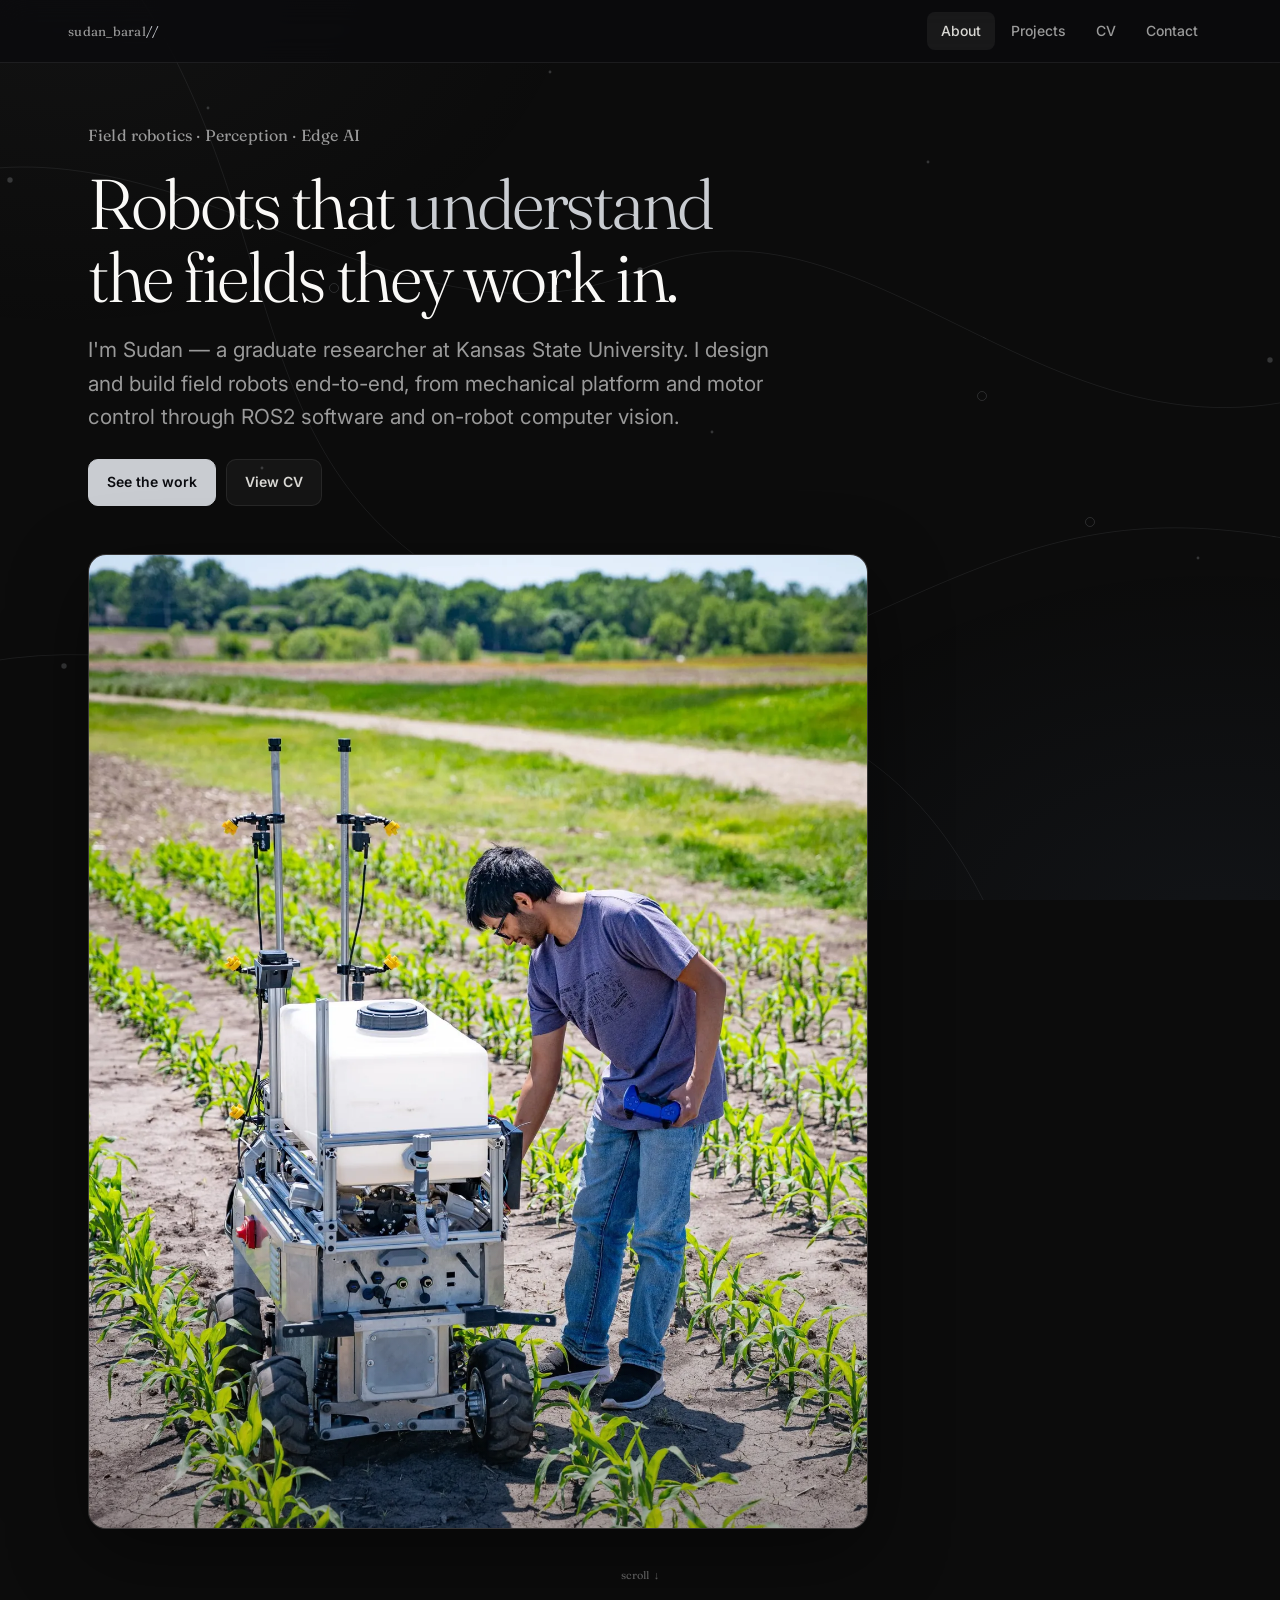
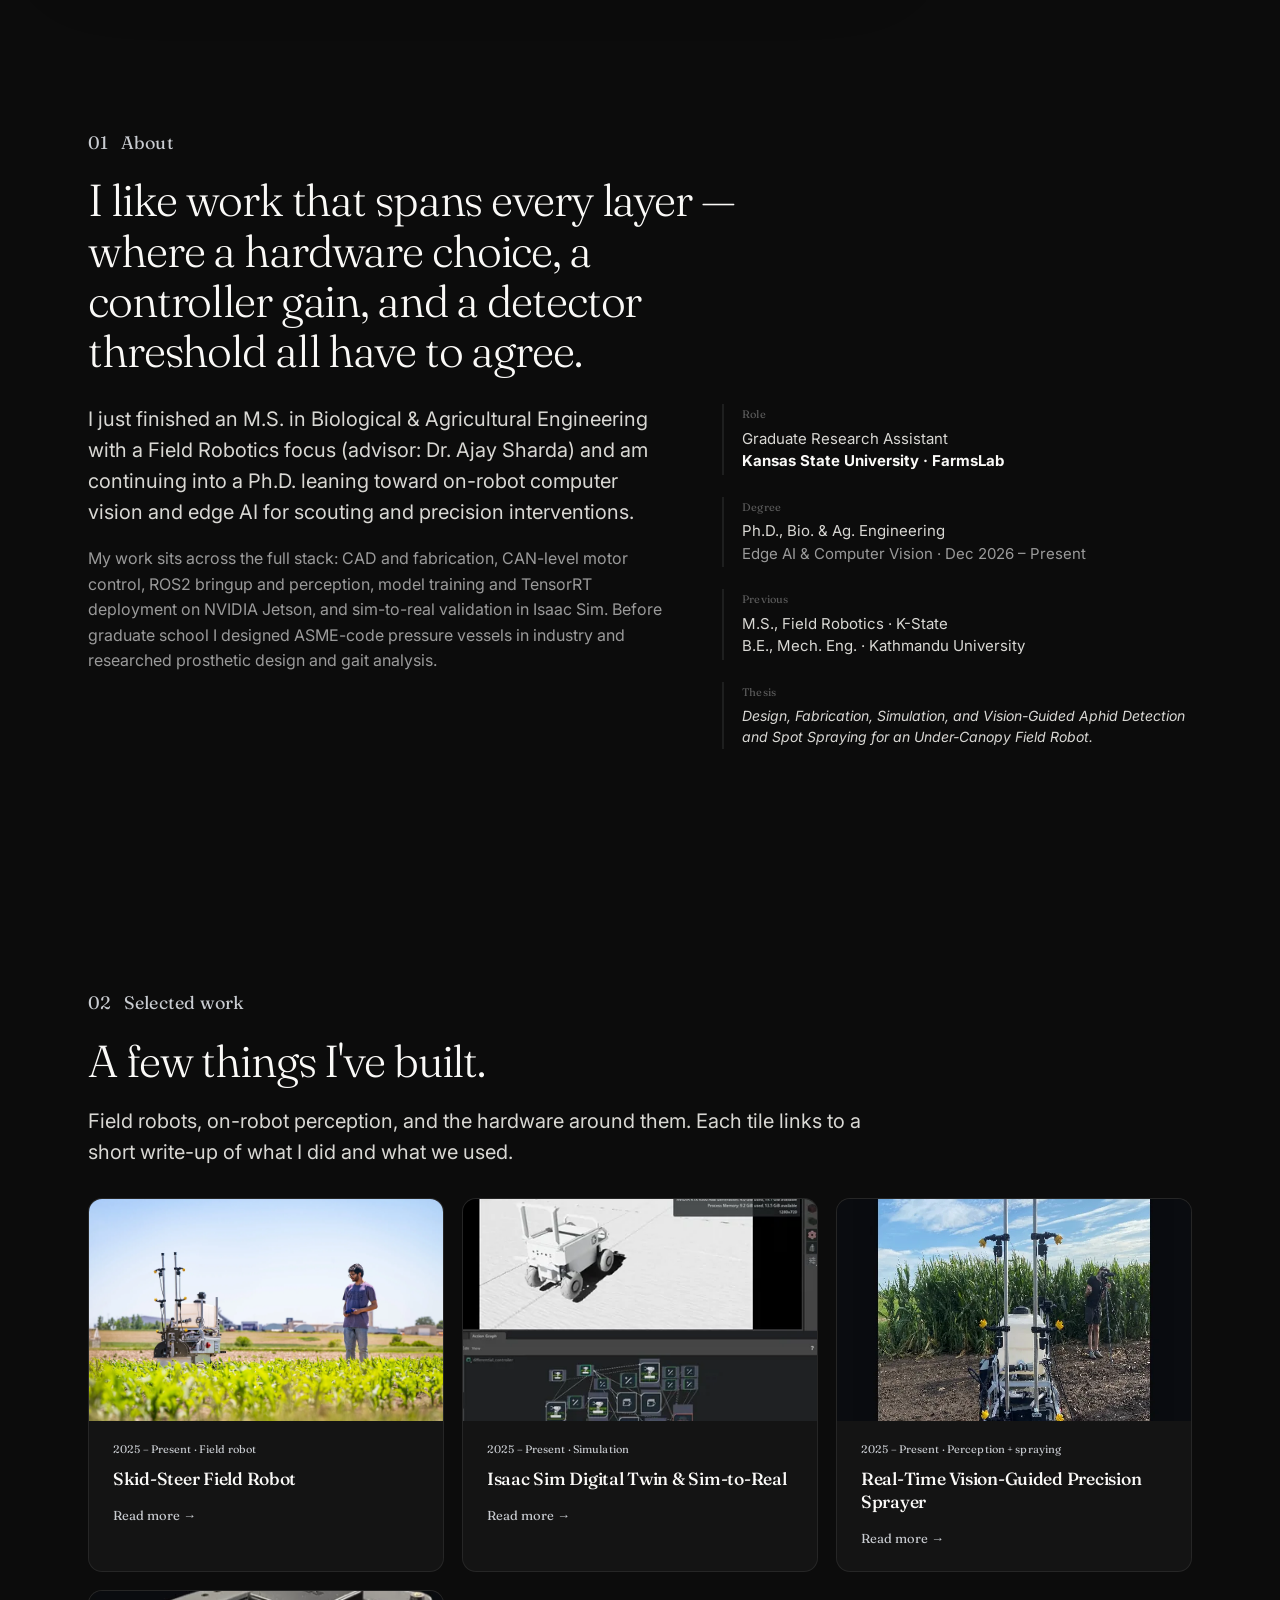
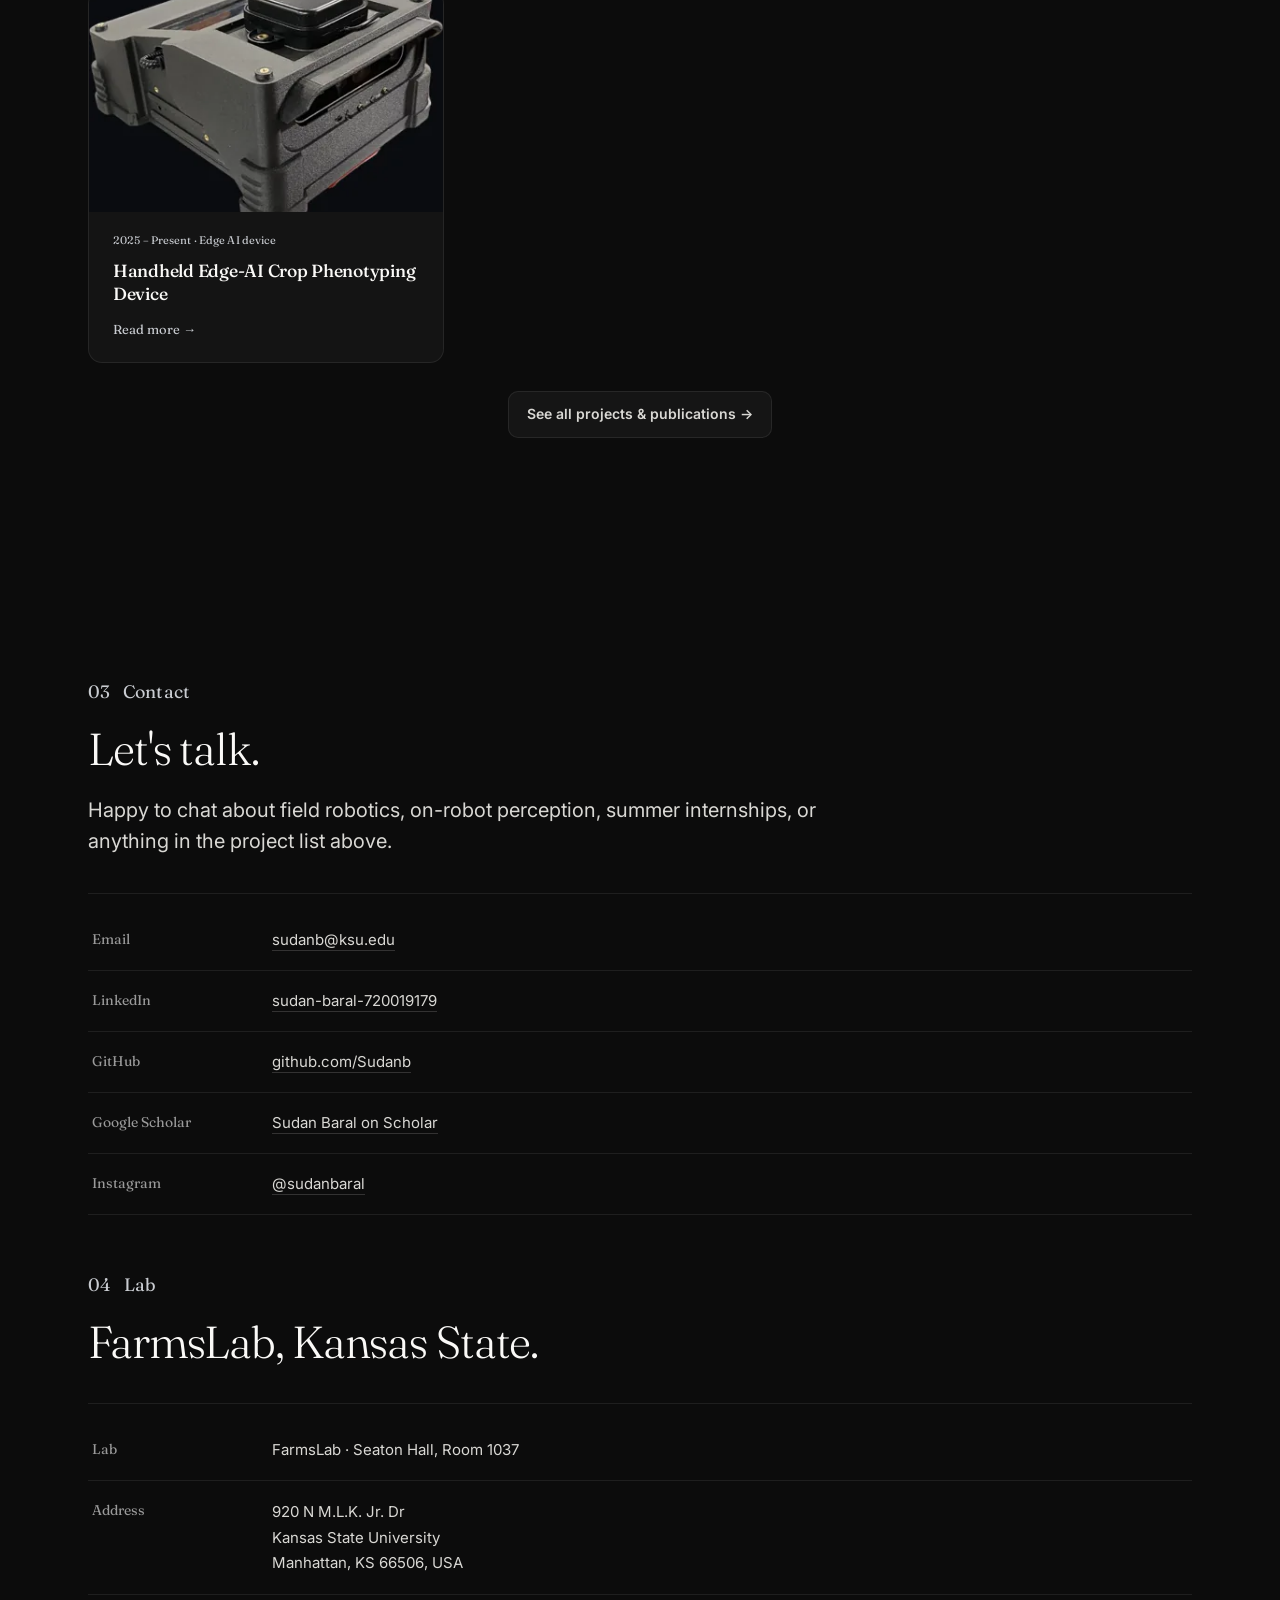
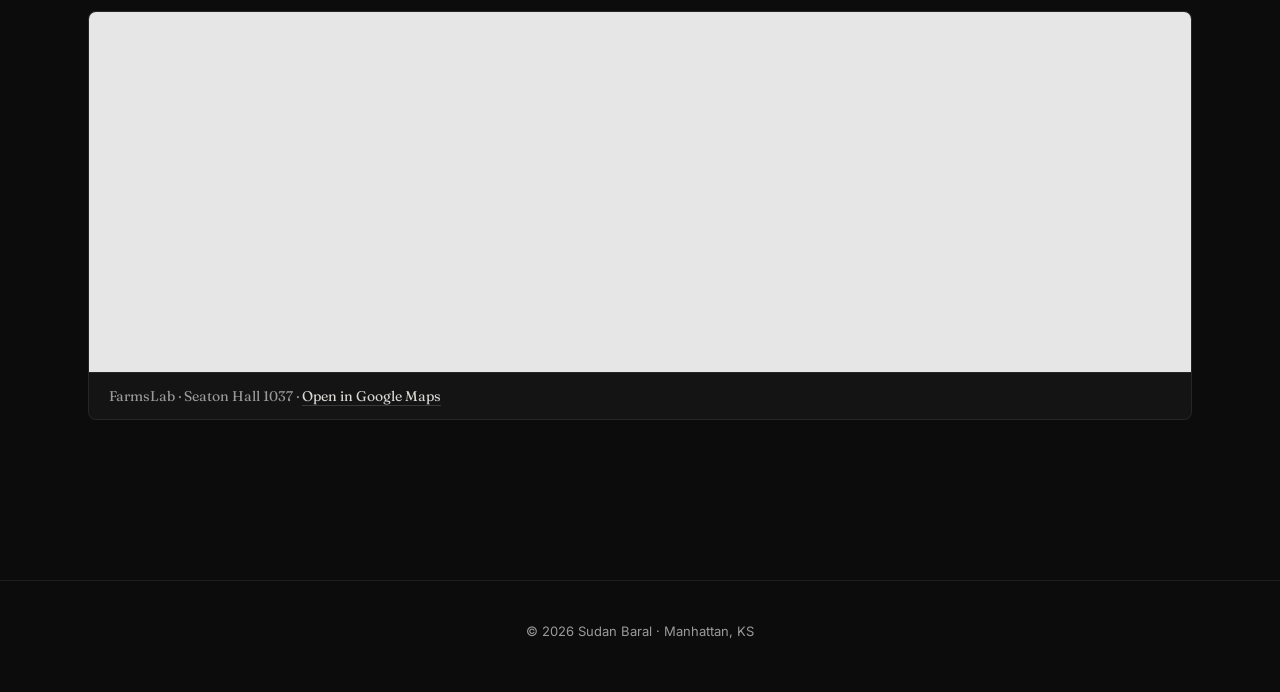
==== commit b8426ae9: "Contact: single flat unit (no per-field boxes); add Lab sub-section with map; purge green accent-dim" ====
--- a/index.html
+++ b/index.html
@@ -185,30 +185,36 @@
       </p>
     </div>
 
-    <div class="contact-rows reveal">
-      <div class="contact-row">
-        <div class="label">email</div>
-        <div class="value"><a href="mailto:sudanb@ksu.edu">sudanb@ksu.edu</a></div>
-      </div>
-      <div class="contact-row">
-        <div class="label">linkedin</div>
-        <div class="value"><a href="https://www.linkedin.com/in/sudan-baral-720019179" target="_blank" rel="noopener">sudan-baral-720019179</a></div>
-      </div>
-      <div class="contact-row">
-        <div class="label">github</div>
-        <div class="value"><a href="https://github.com/Sudanb" target="_blank" rel="noopener">github.com/Sudanb</a></div>
-      </div>
-      <div class="contact-row">
-        <div class="label">google scholar</div>
-        <div class="value"><a href="https://scholar.google.com/citations?user=kGwm5-wAAAAJ&amp;hl=en" target="_blank" rel="noopener">Sudan Baral on Scholar</a></div>
-      </div>
-      <div class="contact-row">
-        <div class="label">instagram</div>
-        <div class="value"><a href="https://www.instagram.com/sudanbaral/" target="_blank" rel="noopener">@sudanbaral</a></div>
-      </div>
-      <div class="contact-row wide">
-        <div class="label">lab address</div>
-        <div class="value"><address>FarmsLab, Seaton Hall, Room 1037<br>920 N M.L.K. Jr. Dr<br>Kansas State University<br>Manhattan, KS 66506, USA</address></div>
+    <div class="contact-unit reveal">
+      <dl class="contact-list">
+        <div class="c-label">Email</div>
+        <div class="c-value"><a href="mailto:sudanb@ksu.edu">sudanb@ksu.edu</a></div>
+
+        <div class="c-label">LinkedIn</div>
+        <div class="c-value"><a href="https://www.linkedin.com/in/sudan-baral-720019179" target="_blank" rel="noopener">sudan-baral-720019179</a></div>
+
+        <div class="c-label">GitHub</div>
+        <div class="c-value"><a href="https://github.com/Sudanb" target="_blank" rel="noopener">github.com/Sudanb</a></div>
+
+        <div class="c-label">Google Scholar</div>
+        <div class="c-value"><a href="https://scholar.google.com/citations?user=kGwm5-wAAAAJ&amp;hl=en" target="_blank" rel="noopener">Sudan Baral on Scholar</a></div>
+
+        <div class="c-label">Instagram</div>
+        <div class="c-value"><a href="https://www.instagram.com/sudanbaral/" target="_blank" rel="noopener">@sudanbaral</a></div>
+      </dl>
+    </div>
+
+    <div class="reveal" style="margin-top:56px;">
+      <div class="section-kicker">04 &nbsp; Lab</div>
+      <h2 class="display">FarmsLab, Kansas State.</h2>
+      <div class="contact-unit">
+        <dl class="contact-list">
+          <div class="c-label">Lab</div>
+          <div class="c-value">FarmsLab &middot; Seaton Hall, Room 1037</div>
+
+          <div class="c-label">Address</div>
+          <div class="c-value"><address>920 N M.L.K. Jr. Dr<br>Kansas State University<br>Manhattan, KS 66506, USA</address></div>
+        </dl>
       </div>
       <div class="lab-map">
         <iframe title="FarmsLab, Seaton Hall, Kansas State University" loading="lazy" referrerpolicy="no-referrer-when-downgrade"
--- a/assets/styles.css
+++ b/assets/styles.css
@@ -15,7 +15,7 @@
   --muted: #9a9a9a;
   --muted-2: #5c5c5c;
   --accent: #c9ccd1;
-  --accent-dim: rgba(159, 216, 191, 0.12);
+  --accent-dim: rgba(201, 204, 209, 0.10);
   --serif: 'Fraunces', 'Iowan Old Style', Georgia, serif;
   --sans: 'Inter', system-ui, -apple-system, 'Segoe UI', Roboto, Arial, sans-serif;
   --mono: 'Fraunces', 'Iowan Old Style', Georgia, serif;
@@ -47,7 +47,7 @@
   z-index: 0;
   pointer-events: none;
   background:
-    radial-gradient(70vmax 50vmax at 5% -5%, rgba(201, 204, 209, 0.06), transparent 60%),
+    radial-gradient(70vmax 50vmax at 5% -5%, rgba(201, 204, 209, 0.04), transparent 60%),
     radial-gradient(70vmax 50vmax at 95% 105%, rgba(138, 180, 248, 0.05), transparent 60%);
 }
 
@@ -483,32 +483,38 @@
 }
 
 /* ---------- Contact scene ---------- */
-.contact-rows {
+/* ---------- Contact: single unit, flat rows ---------- */
+.contact-unit {
+  margin-top: 36px;
+  border-top: 1px solid var(--border);
+}
+.contact-list {
   display: grid;
-  grid-template-columns: repeat(auto-fit, minmax(240px, 1fr));
-  gap: 16px;
-  margin-top: 28px;
-}
-.contact-row {
-  display: flex;
-  flex-direction: column;
-  gap: 4px;
-  padding: 18px 20px;
-  background: var(--surface);
-  border: 1px solid var(--border);
-  border-radius: 12px;
-  transition: border-color 0.14s ease, background 0.14s ease;
-}
-.contact-row:hover { border-color: var(--border-strong); background: var(--surface-alt); }
-.contact-row .label {
-  font-family: var(--mono);
-  font-size: 13px;
-  letter-spacing: 0.01em;
-  color: var(--muted-2);
-}
-.contact-row .value { color: var(--text); font-size: 15px; word-break: break-all; }
-.contact-row a { color: var(--text); }
-.contact-row a:hover { color: var(--accent); text-decoration: none; }
+  grid-template-columns: minmax(140px, 180px) 1fr;
+  gap: 0;
+}
+.contact-list .c-label,
+.contact-list .c-value {
+  padding: 18px 4px;
+  border-bottom: 1px solid var(--border);
+  font-size: 15px;
+}
+.contact-list .c-label {
+  font-family: var(--serif);
+  color: var(--muted);
+  font-size: 14px;
+  letter-spacing: 0;
+}
+.contact-list .c-value { color: var(--text); word-break: break-word; }
+.contact-list .c-value a { color: var(--text); border-bottom: 1px solid var(--border-strong); padding-bottom: 1px; }
+.contact-list .c-value a:hover { color: var(--text-strong); border-color: var(--text-strong); text-decoration: none; }
+.contact-list .c-value address { font-style: normal; line-height: 1.7; }
+@media (max-width: 640px) {
+  .contact-list { grid-template-columns: 1fr; }
+  .contact-list .c-label { padding-bottom: 4px; border-bottom: 0; }
+  .contact-list .c-value { padding-top: 6px; }
+}
+
 
 /* ---------- Reveal-on-scroll ---------- */
 .reveal {
@@ -759,16 +765,21 @@
   .hero-media .media { height: 220px; }
 }
 
-/* Contact: lab address + map */
-.contact-row.wide { grid-column: 1 / -1; }
-.contact-row .value address { font-style: normal; line-height: 1.6; word-break: normal; }
+/* Lab map: part of the contact unit, flush with it */
 .lab-map {
-  grid-column: 1 / -1;
-  border: 1px solid var(--border);
-  border-radius: 12px;
+  margin-top: 16px;
+  border: 1px solid var(--border);
+  border-radius: 8px;
   overflow: hidden;
   background: var(--surface);
 }
-.lab-map iframe { width: 100%; height: 340px; border: 0; display: block; filter: grayscale(1) contrast(1.05) brightness(.9); }
-.lab-map .cap { padding: 12px 20px; font-family: var(--serif); font-size: 14px; color: var(--muted); border-top: 1px solid var(--border); }
-.lab-map .cap a { color: var(--text); }
+.lab-map iframe { width: 100%; height: 360px; border: 0; display: block; filter: grayscale(1) contrast(1.05) brightness(.9); }
+.lab-map .cap {
+  padding: 12px 20px;
+  font-family: var(--serif);
+  font-size: 14px;
+  color: var(--muted);
+  border-top: 1px solid var(--border);
+}
+.lab-map .cap a { color: var(--text); border-bottom: 1px solid var(--border-strong); }
+.lab-map .cap a:hover { color: var(--text-strong); border-color: var(--text-strong); text-decoration: none; }
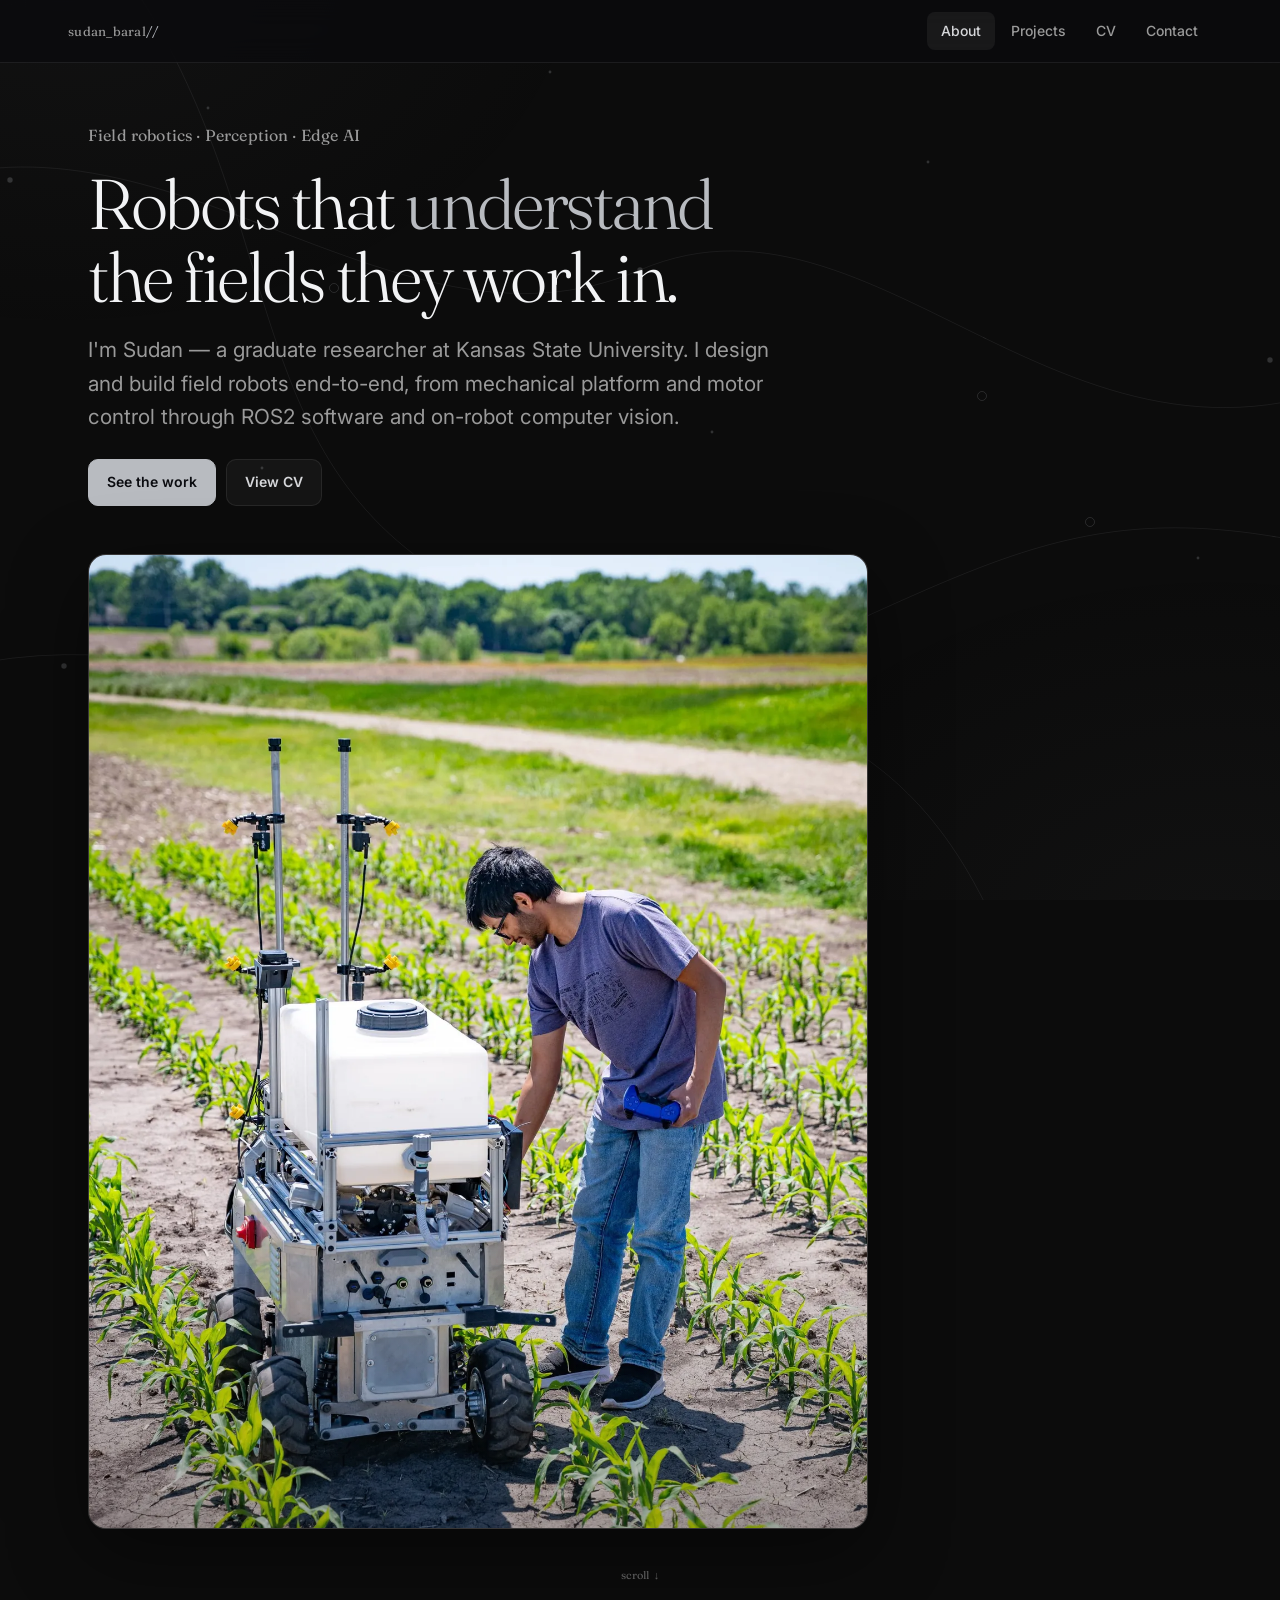
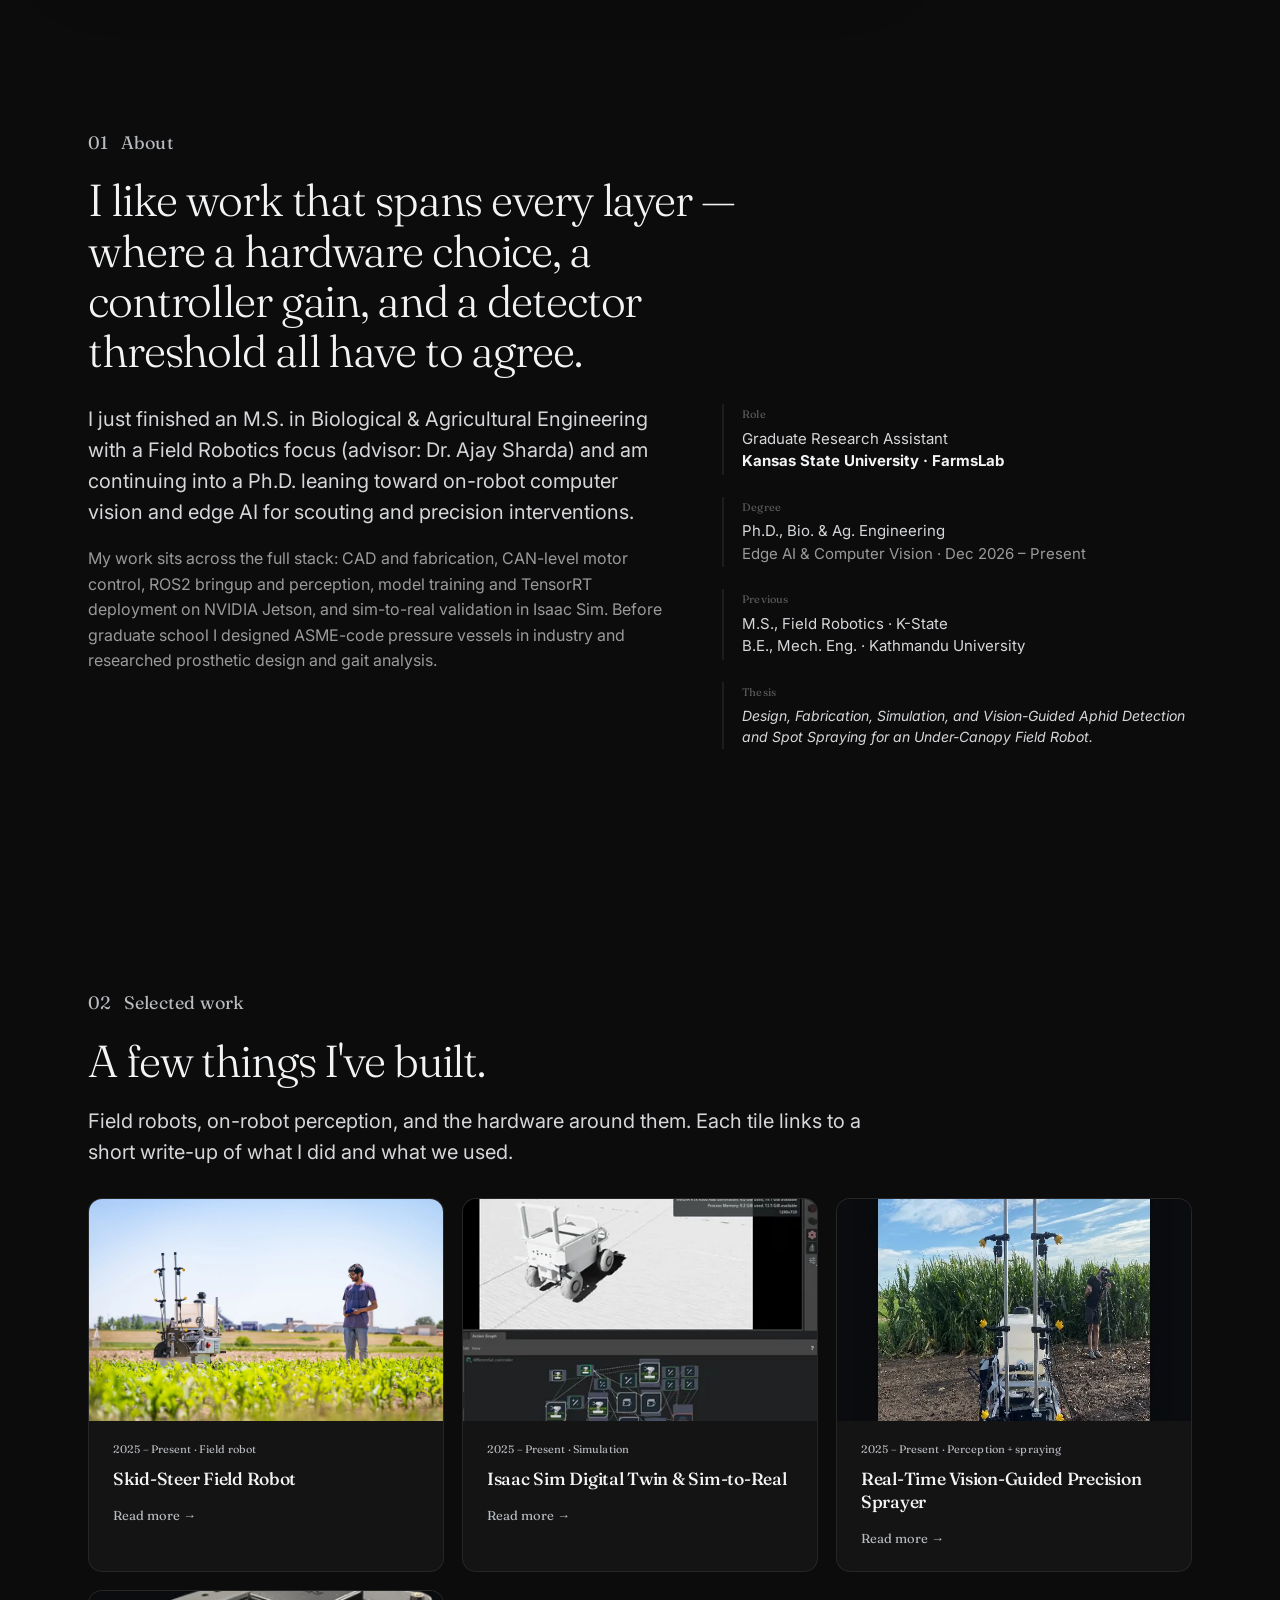
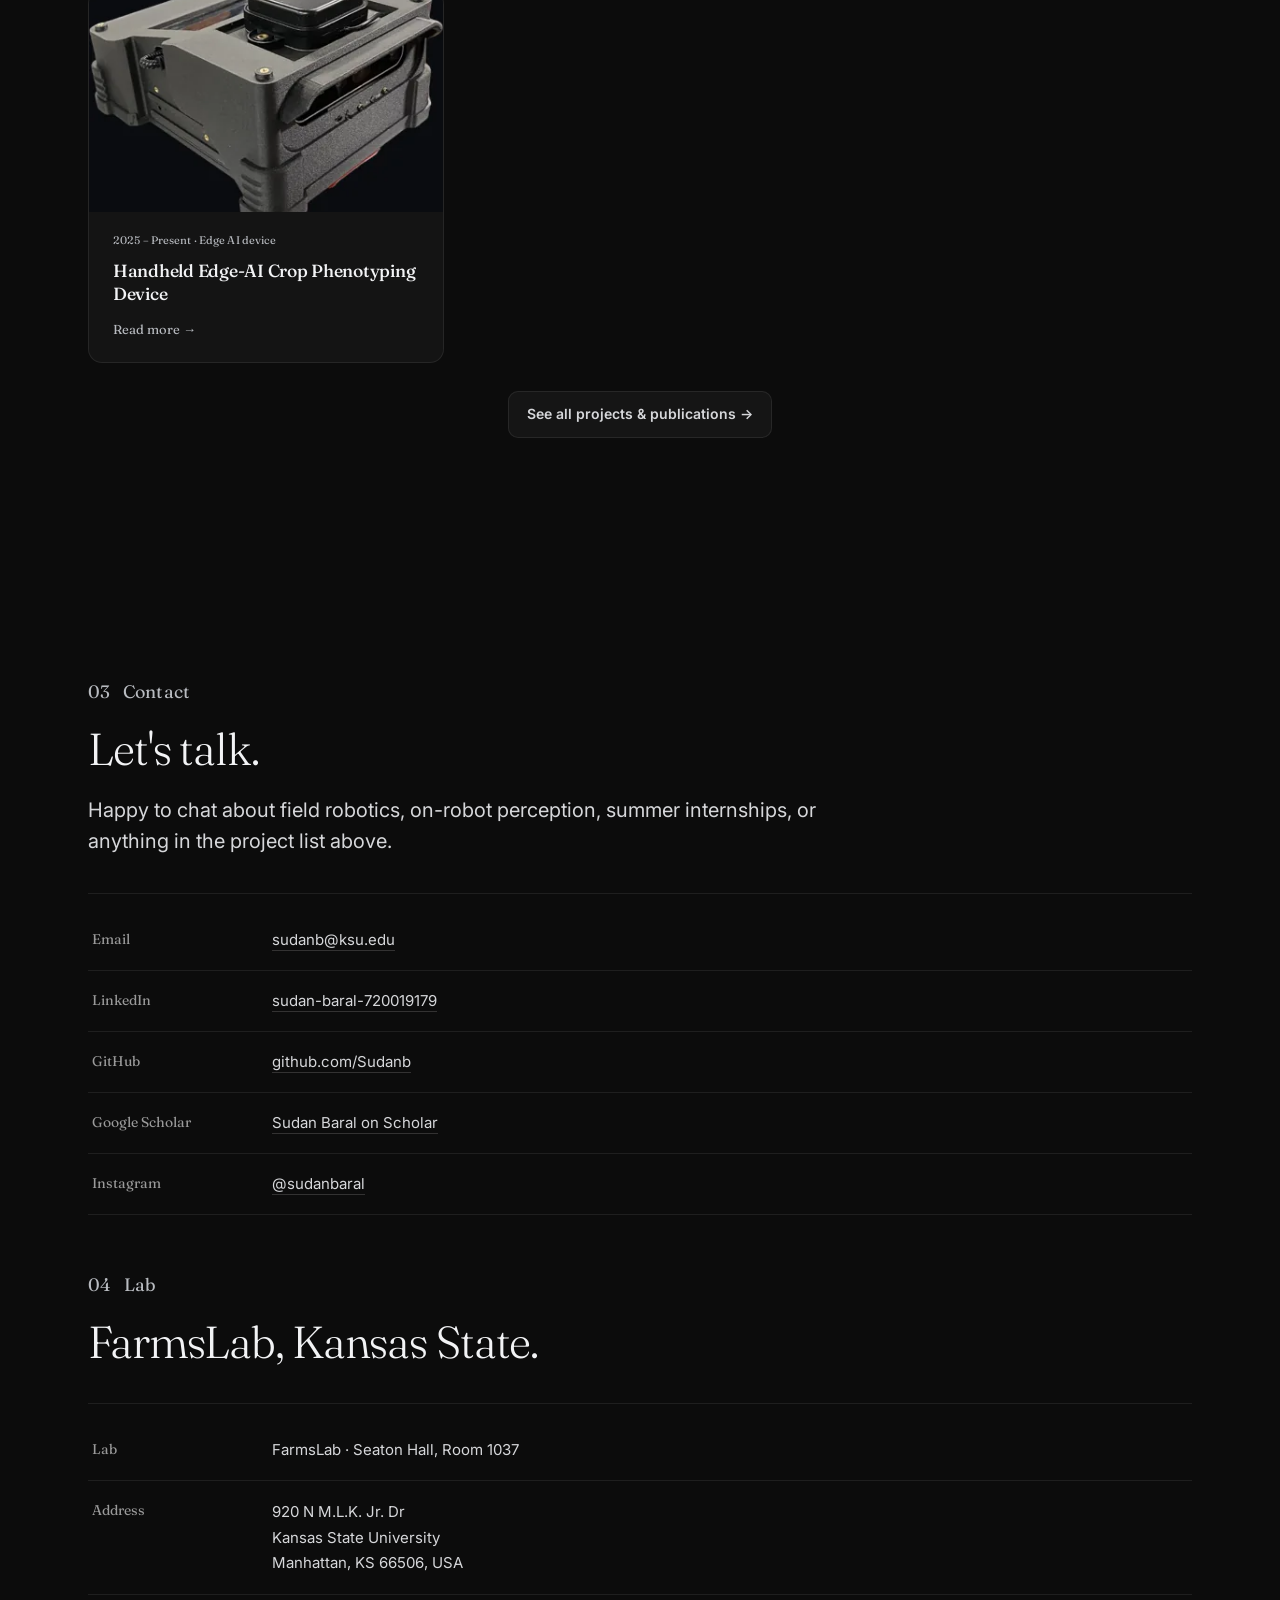
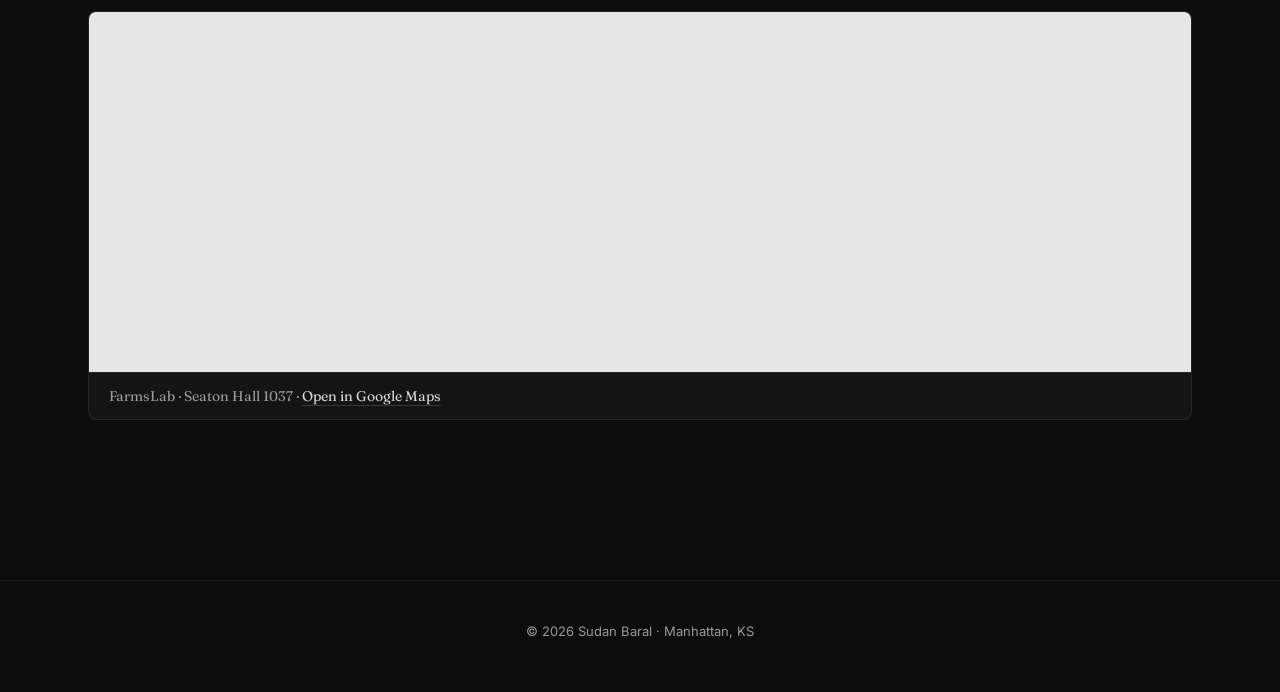
==== commit 25fb5c40: "Accent: shift to true cool silver #b8bbc0; neutralize bg gradients; bust CSS cache (v=3) Co-Authored" ====
--- a/index.html
+++ b/index.html
@@ -9,7 +9,7 @@
 <link rel="preconnect" href="https://fonts.googleapis.com">
 <link rel="preconnect" href="https://fonts.gstatic.com" crossorigin>
 <link href="https://fonts.googleapis.com/css2?family=Fraunces:opsz,wght@9..144,300;9..144,400;9..144,500&family=Geist+Mono:wght@400;500&family=Inter:wght@400;500;600&display=swap" rel="stylesheet">
-<link rel="stylesheet" href="assets/styles.css">
+<link rel="stylesheet" href="assets/styles.css?v=3">
 </head>
 <body>
 
--- a/assets/styles.css
+++ b/assets/styles.css
@@ -10,12 +10,12 @@
   --surface-alt: #1a1a19;
   --border: rgba(250, 249, 247, 0.08);
   --border-strong: rgba(250, 249, 247, 0.16);
-  --text: #d9d8d4;
-  --text-strong: #faf9f7;
+  --text: #d6d7da;
+  --text-strong: #f2f3f5;
   --muted: #9a9a9a;
   --muted-2: #5c5c5c;
-  --accent: #c9ccd1;
-  --accent-dim: rgba(201, 204, 209, 0.10);
+  --accent: #b8bbc0;
+  --accent-dim: rgba(184, 187, 192, 0.10);
   --serif: 'Fraunces', 'Iowan Old Style', Georgia, serif;
   --sans: 'Inter', system-ui, -apple-system, 'Segoe UI', Roboto, Arial, sans-serif;
   --mono: 'Fraunces', 'Iowan Old Style', Georgia, serif;
@@ -47,8 +47,8 @@
   z-index: 0;
   pointer-events: none;
   background:
-    radial-gradient(70vmax 50vmax at 5% -5%, rgba(201, 204, 209, 0.04), transparent 60%),
-    radial-gradient(70vmax 50vmax at 95% 105%, rgba(138, 180, 248, 0.05), transparent 60%);
+    radial-gradient(70vmax 50vmax at 5% -5%, rgba(184, 187, 192, 0.04), transparent 60%),
+    radial-gradient(70vmax 50vmax at 95% 105%, rgba(184, 187, 192, 0.035), transparent 60%);
 }
 
 /* Robotics trajectory layer — injected by scripts.js */
@@ -325,7 +325,7 @@
   border: 1px solid var(--border-strong);
   background: var(--bg-elev);
   box-shadow: 0 24px 80px rgba(0, 0, 0, 0.45),
-              0 0 0 1px rgba(201, 204, 209, 0.04) inset;
+              0 0 0 1px rgba(184, 187, 192, 0.04) inset;
   position: relative;
 }
 .hero-portrait::after {
@@ -573,7 +573,7 @@
   border-radius: 14px;
   overflow: hidden;
   background:
-    linear-gradient(135deg, rgba(201, 204, 209, 0.04), transparent 70%),
+    linear-gradient(135deg, rgba(184, 187, 192, 0.04), transparent 70%),
     var(--bg-elev);
   border: 1px solid var(--border);
   display: flex;
@@ -617,7 +617,7 @@
   padding: 16px;
   text-align: center;
   background:
-    linear-gradient(135deg, rgba(201, 204, 209, 0.04), transparent 60%),
+    linear-gradient(135deg, rgba(184, 187, 192, 0.04), transparent 60%),
     repeating-linear-gradient(135deg, transparent 0 14px, rgba(255, 255, 255, 0.025) 14px 15px);
   color: var(--muted);
   gap: 8px;
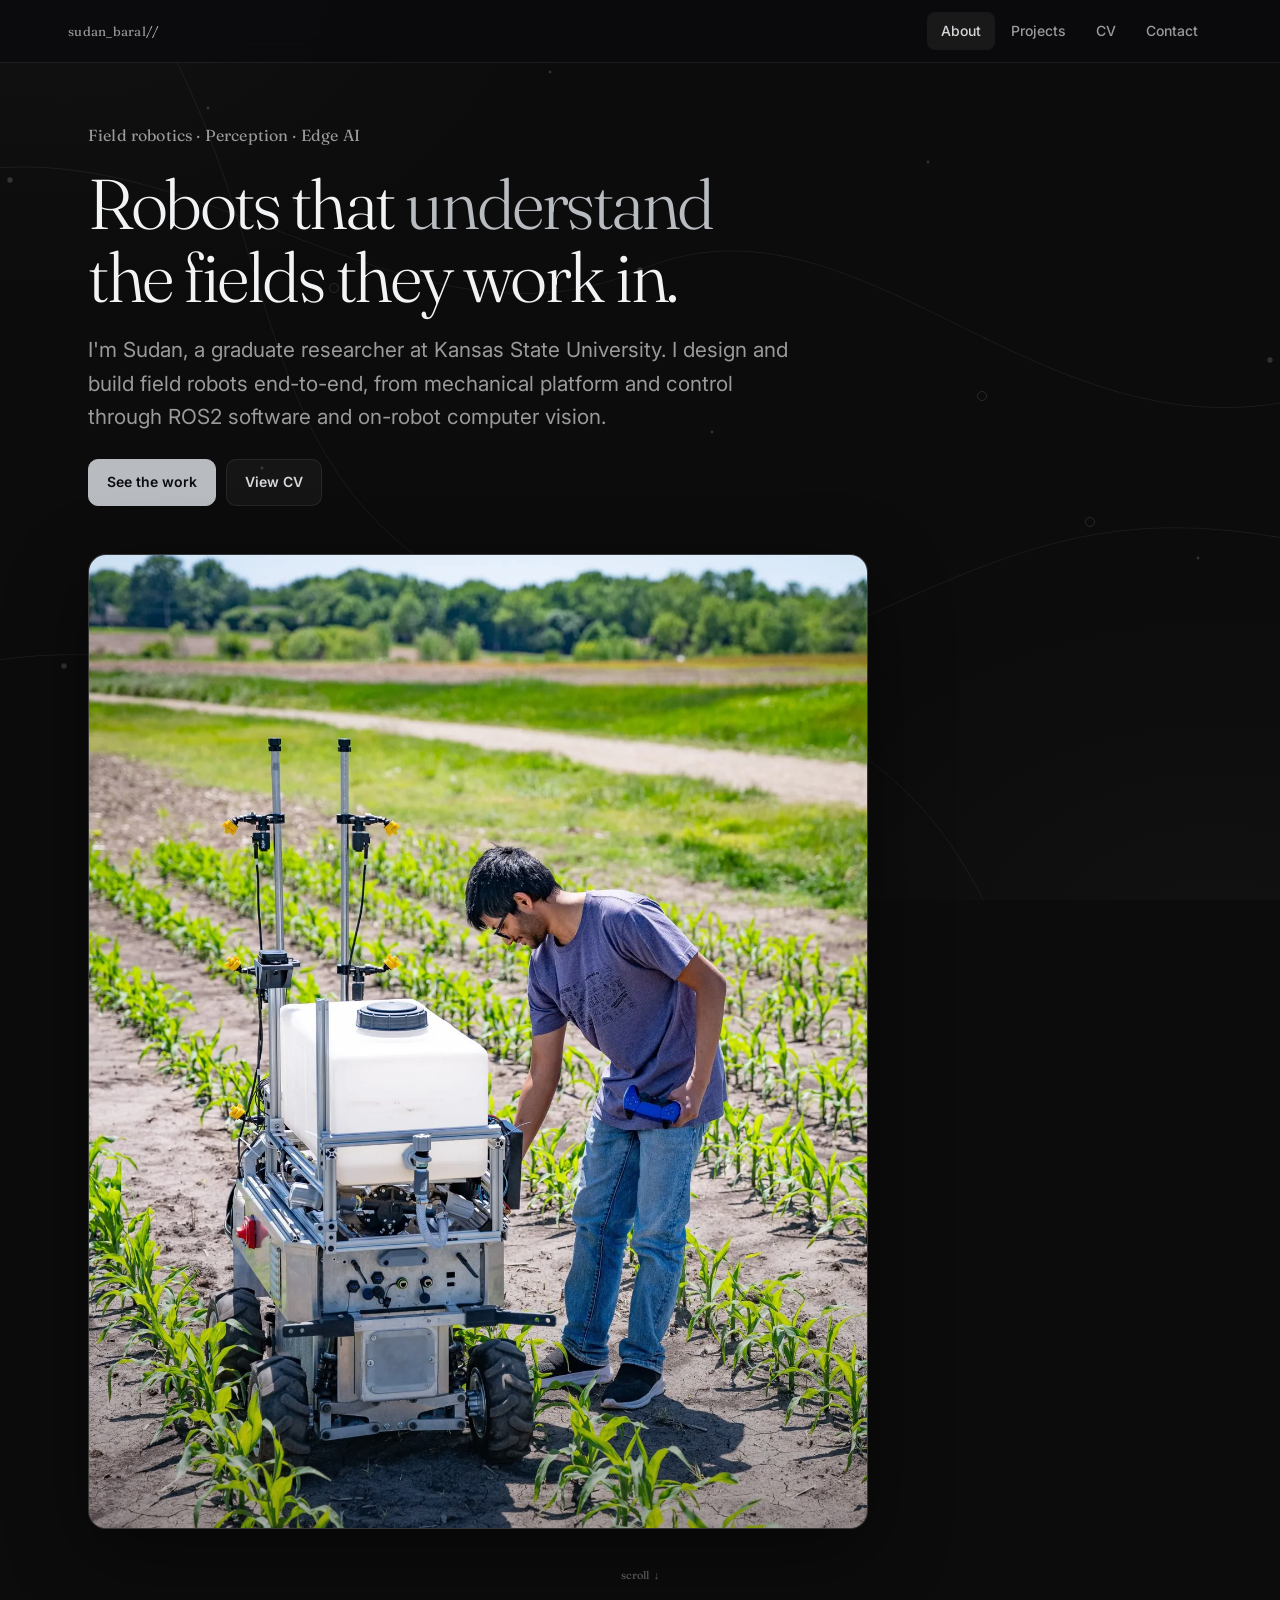
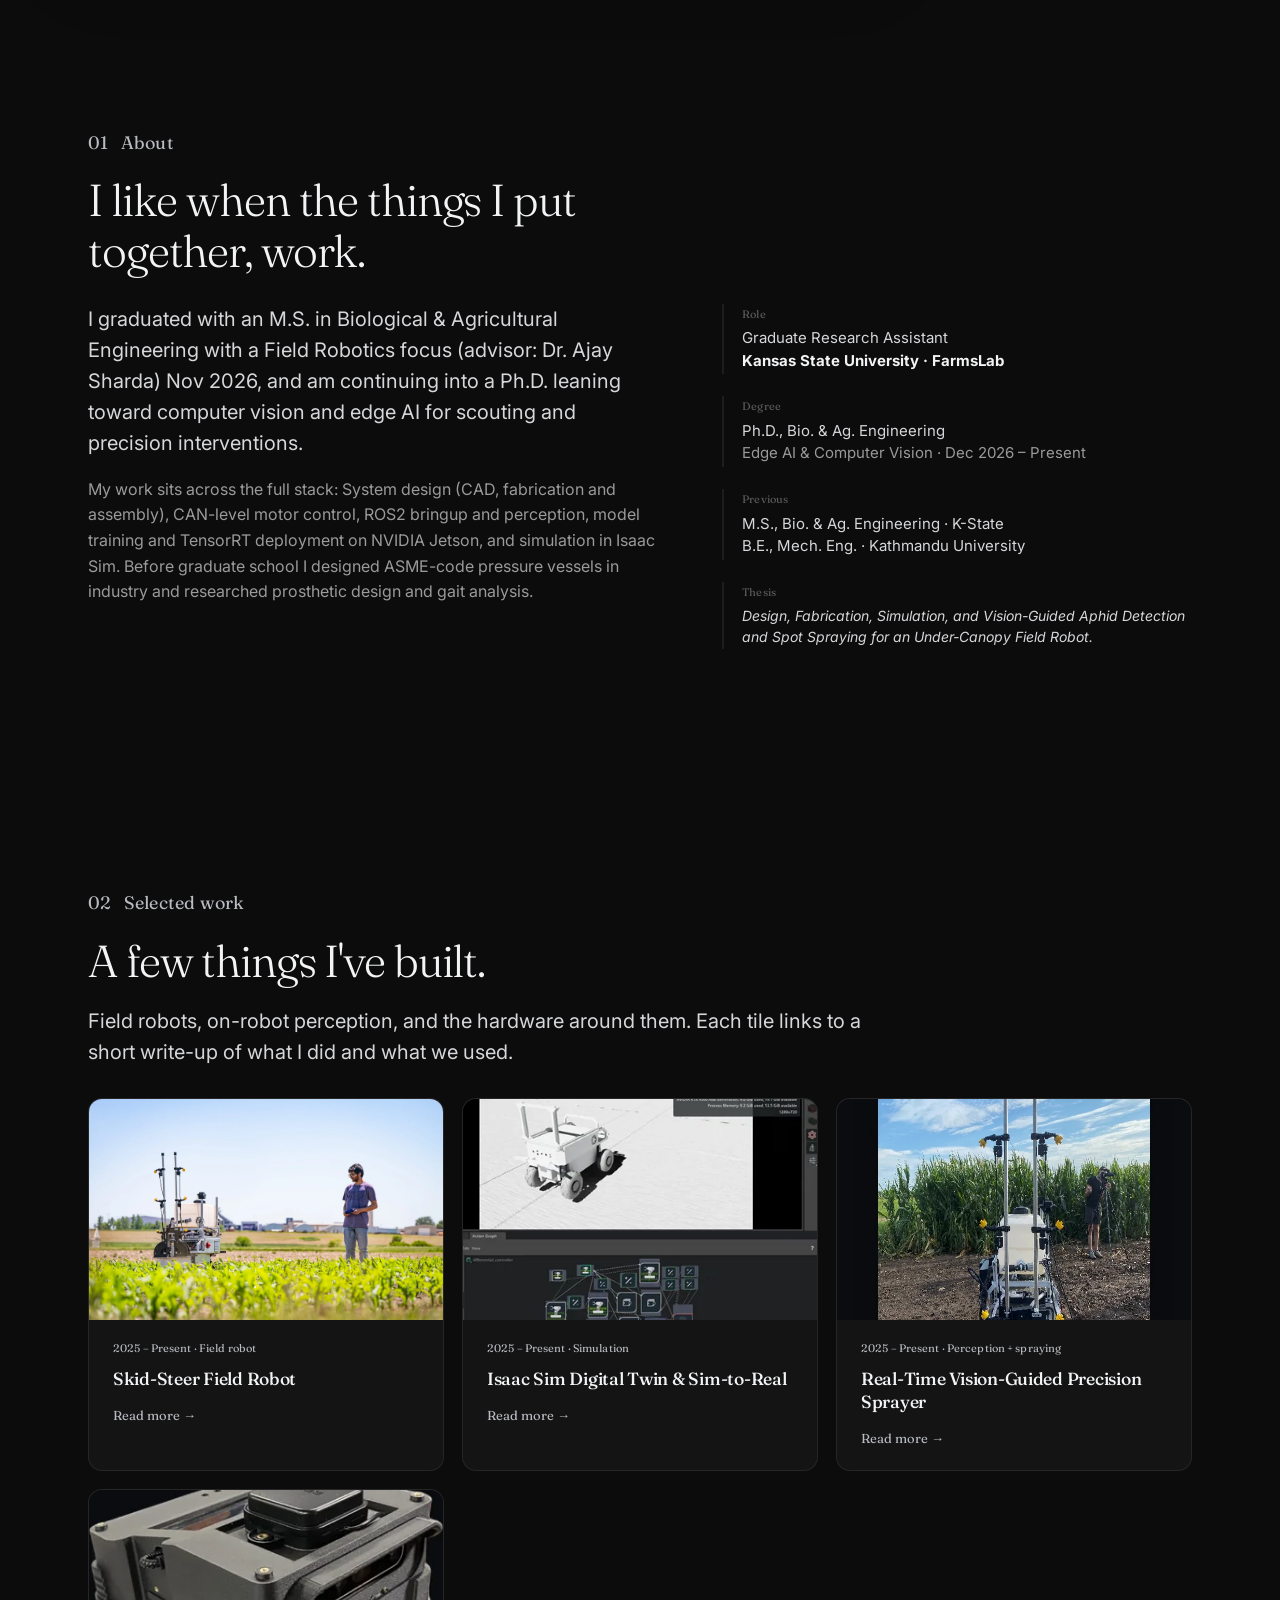
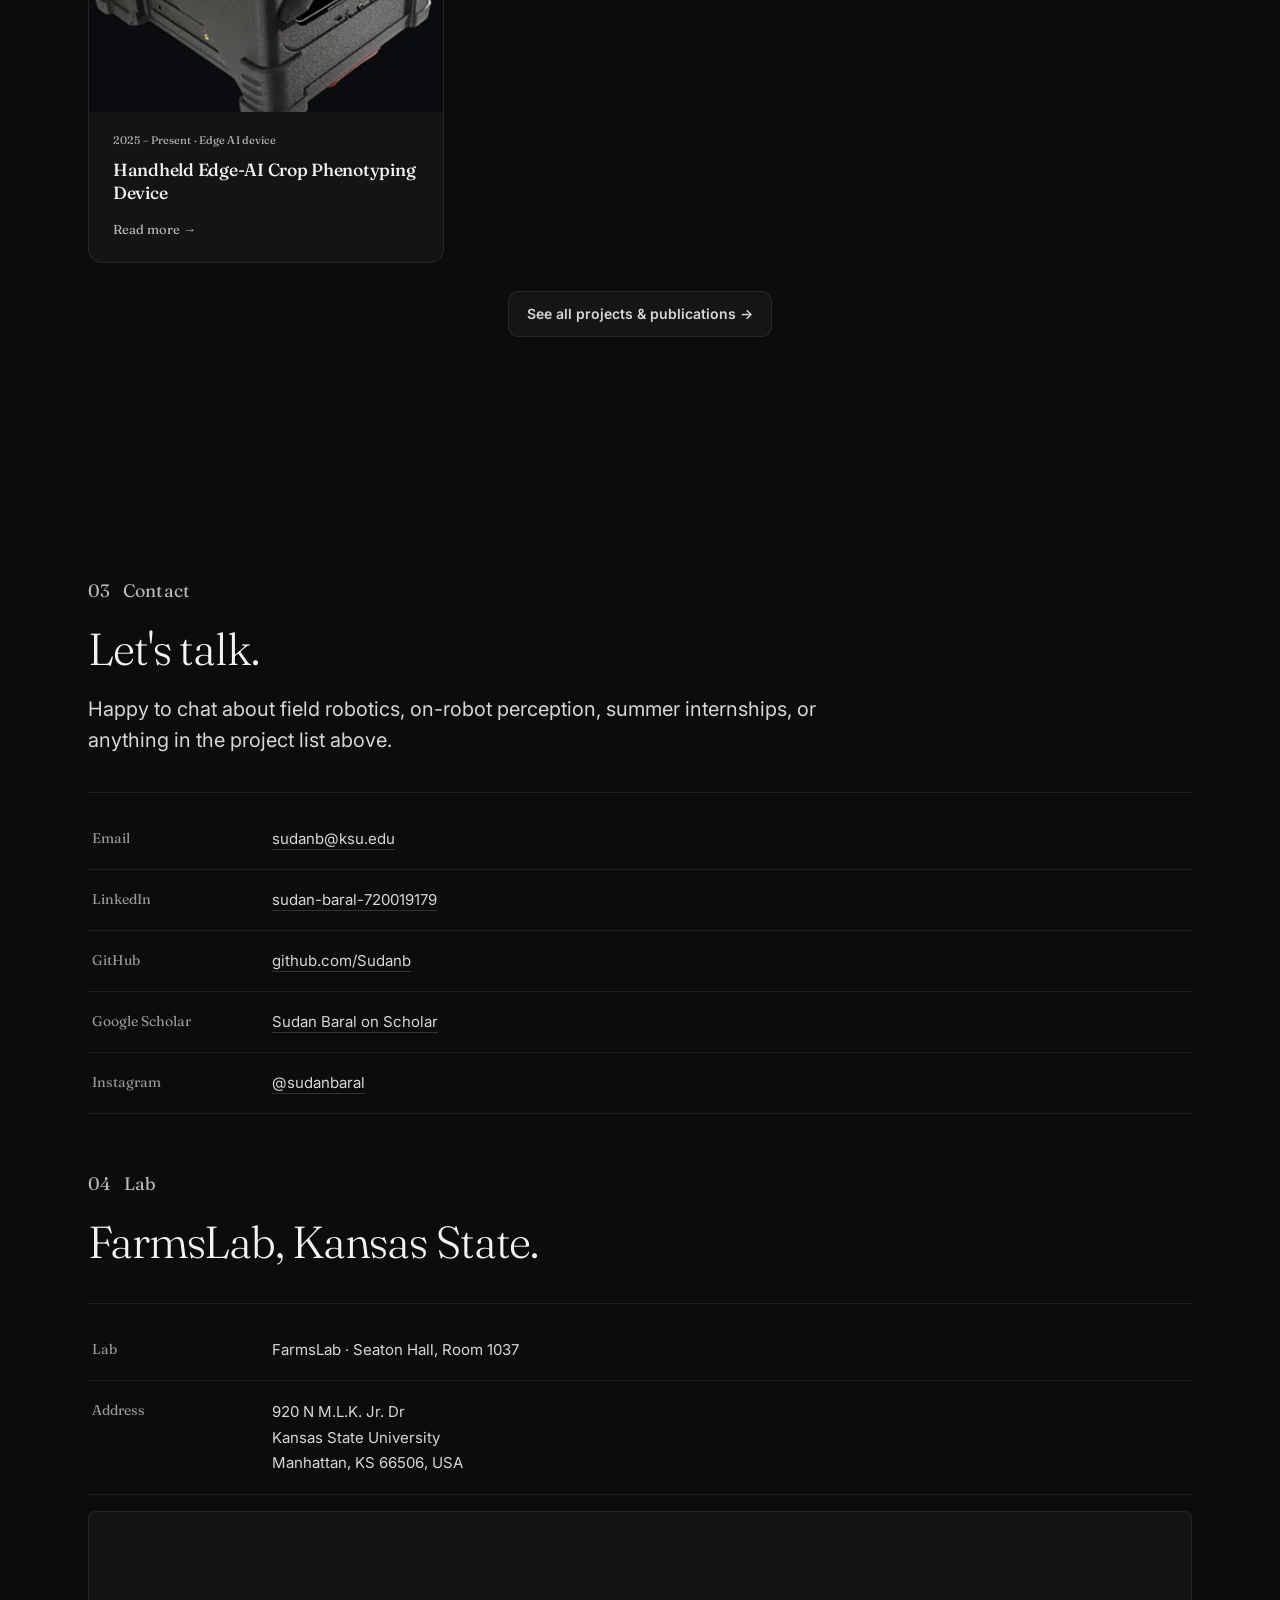
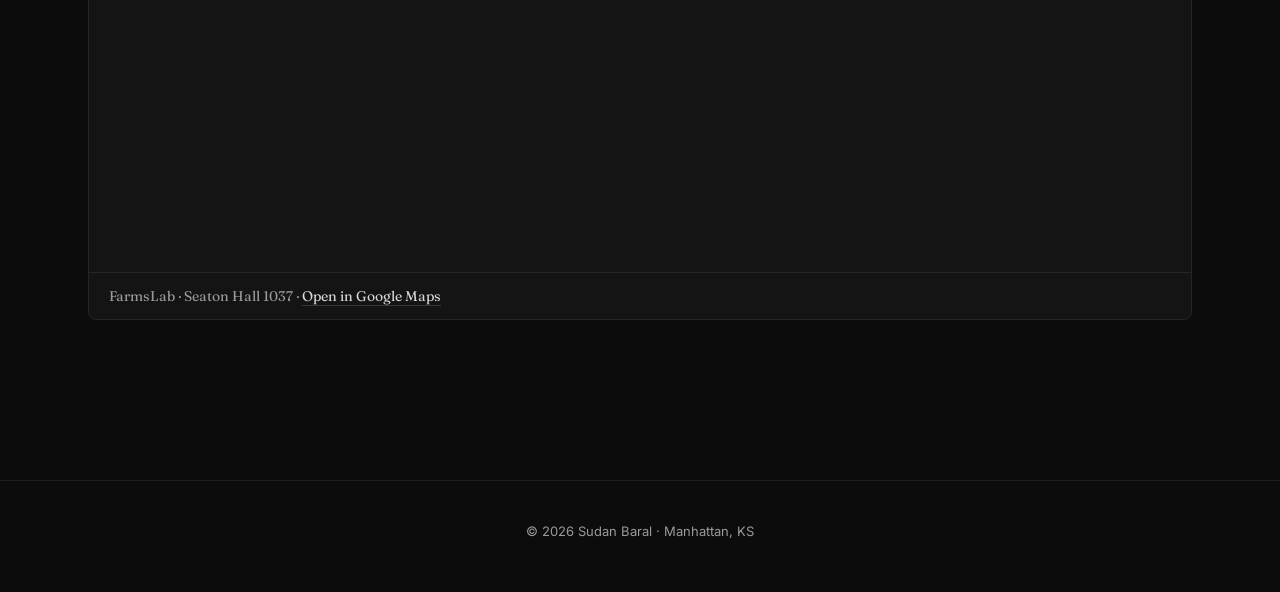
==== commit 09c332ee: "Revise text in index.html for accuracy Updated personal information and academic details for clarity" ====
--- a/index.html
+++ b/index.html
@@ -37,9 +37,9 @@
           the fields they work in.
         </h1>
         <p class="hero-sub">
-          I'm Sudan &mdash; a graduate researcher at Kansas State University.
+          I'm Sudan, a graduate researcher at Kansas State University.
           I design and build field robots end-to-end, from mechanical platform
-          and motor control through ROS2 software and on-robot computer vision.
+          and control through ROS2 software and on-robot computer vision.
         </p>
         <div class="hero-ctas">
           <a class="btn primary" href="#projects">See the work</a>
@@ -62,23 +62,22 @@
     <div class="reveal">
       <div class="section-kicker">01 &nbsp; About</div>
       <h2 class="display">
-        I like work that spans every layer &mdash; where a hardware choice,
-        a controller gain, and a detector threshold all have to agree.
+        I like when the things I put together, work.
       </h2>
     </div>
 
     <div class="about-grid" style="margin-top:28px;">
       <div class="reveal">
         <p class="lede">
-          I just finished an M.S. in Biological &amp; Agricultural Engineering
-          with a Field Robotics focus (advisor: Dr. Ajay Sharda) and am
-          continuing into a Ph.D. leaning toward on-robot computer vision and
+          I graduated with an M.S. in Biological &amp; Agricultural Engineering
+          with a Field Robotics focus (advisor: Dr. Ajay Sharda) Nov 2026, and am
+          continuing into a Ph.D. leaning toward computer vision and
           edge AI for scouting and precision interventions.
         </p>
         <p>
-          My work sits across the full stack: CAD and fabrication, CAN-level
+          My work sits across the full stack: System design (CAD, fabrication and assembly), CAN-level
           motor control, ROS2 bringup and perception, model training and
-          TensorRT deployment on NVIDIA Jetson, and sim-to-real validation in
+          TensorRT deployment on NVIDIA Jetson, and simulation in
           Isaac Sim. Before graduate school I designed ASME-code pressure
           vessels in industry and researched prosthetic design and gait
           analysis.
@@ -96,7 +95,7 @@
         </div>
         <div class="fact">
           <div class="label">Previous</div>
-          <div class="value">M.S., Field Robotics &middot; K-State<br>B.E., Mech. Eng. &middot; Kathmandu University</div>
+          <div class="value">M.S., Bio. &amp; Ag. Engineering &middot; K-State<br>B.E., Mech. Eng. &middot; Kathmandu University</div>
         </div>
         <div class="fact">
           <div class="label">Thesis</div>
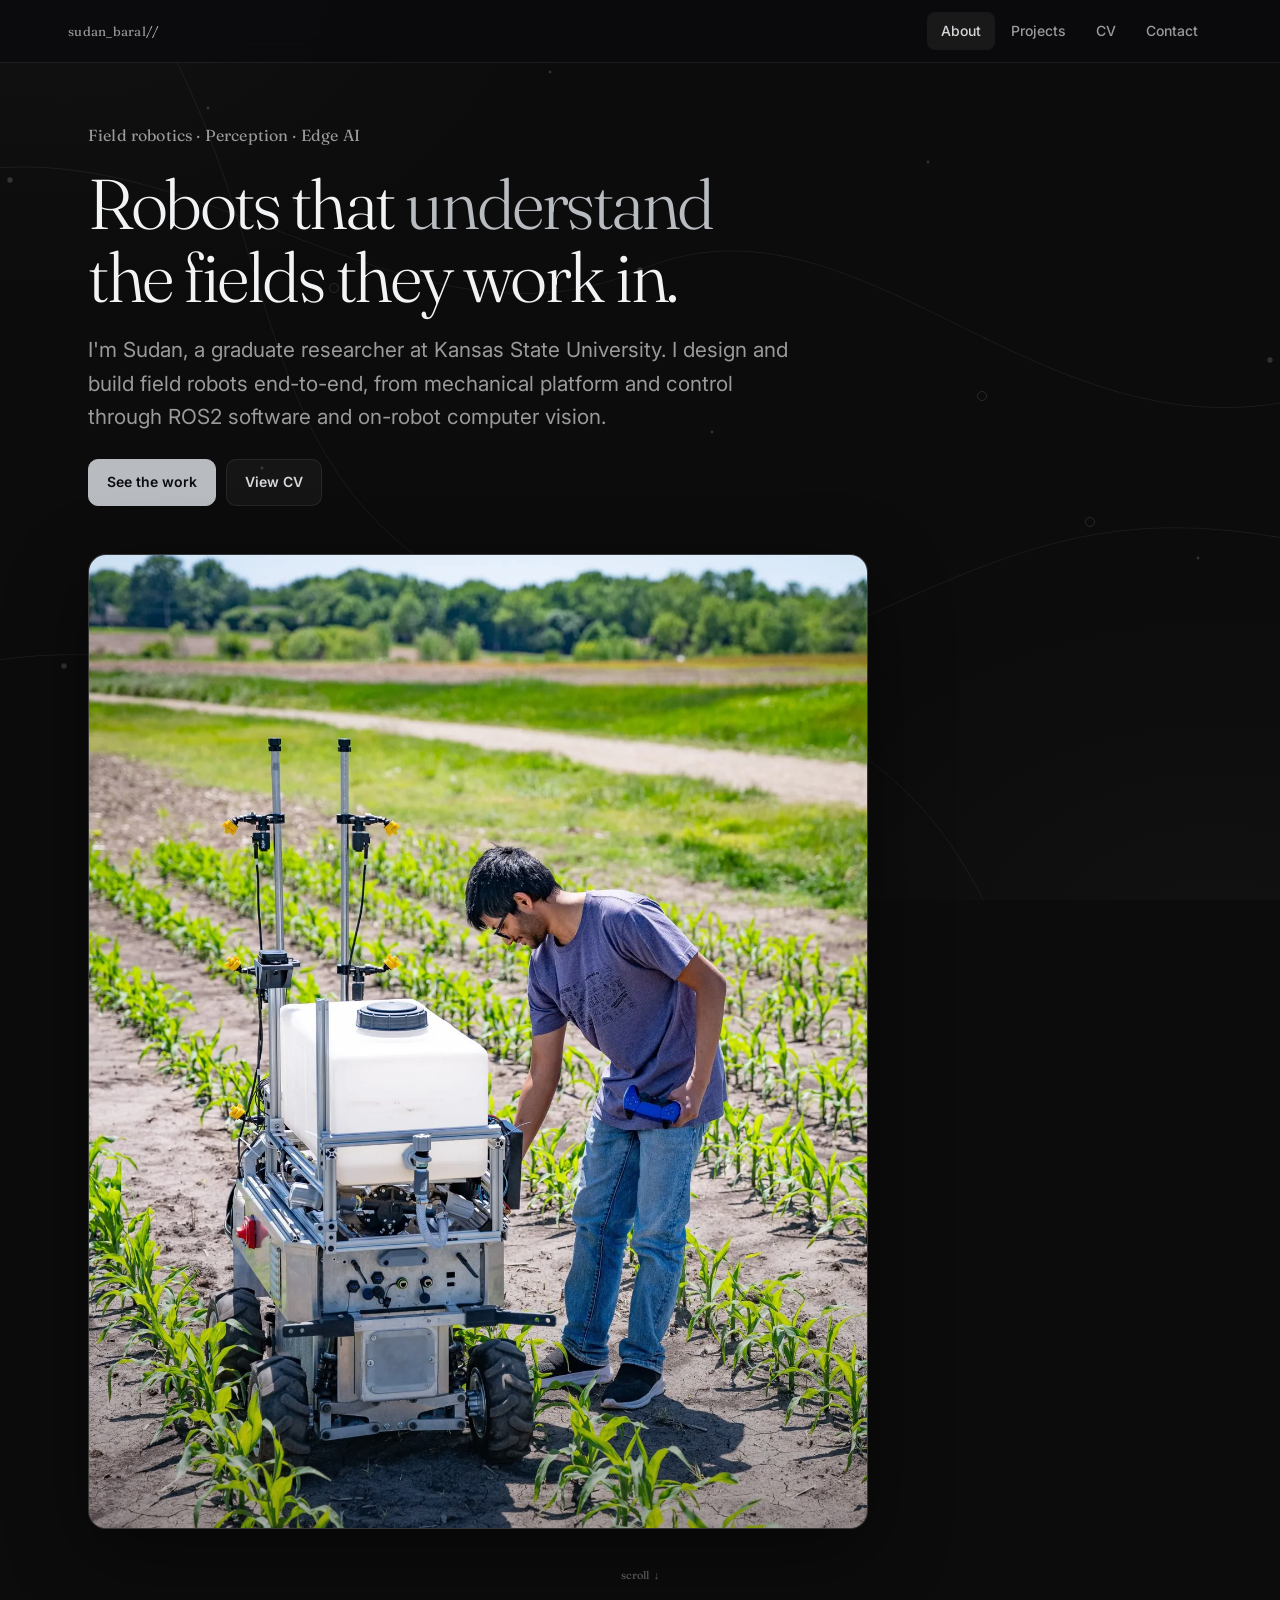
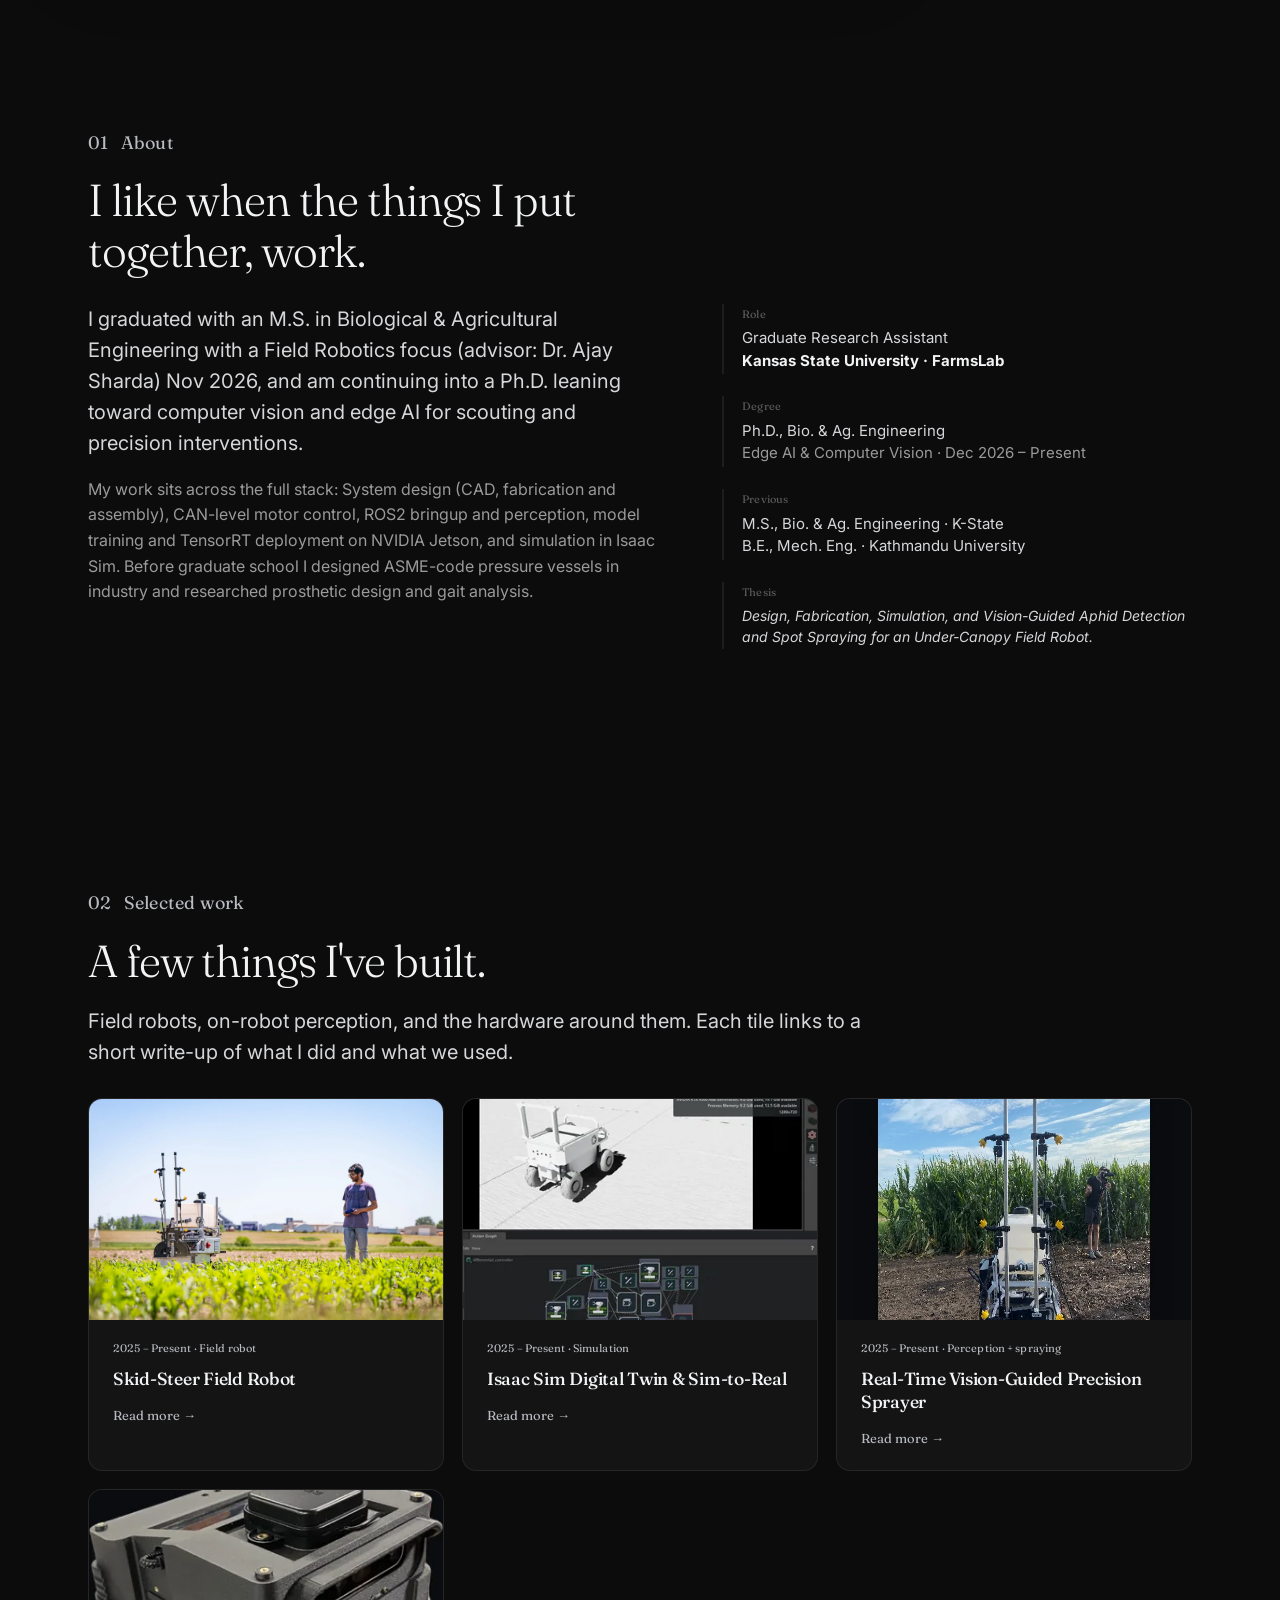
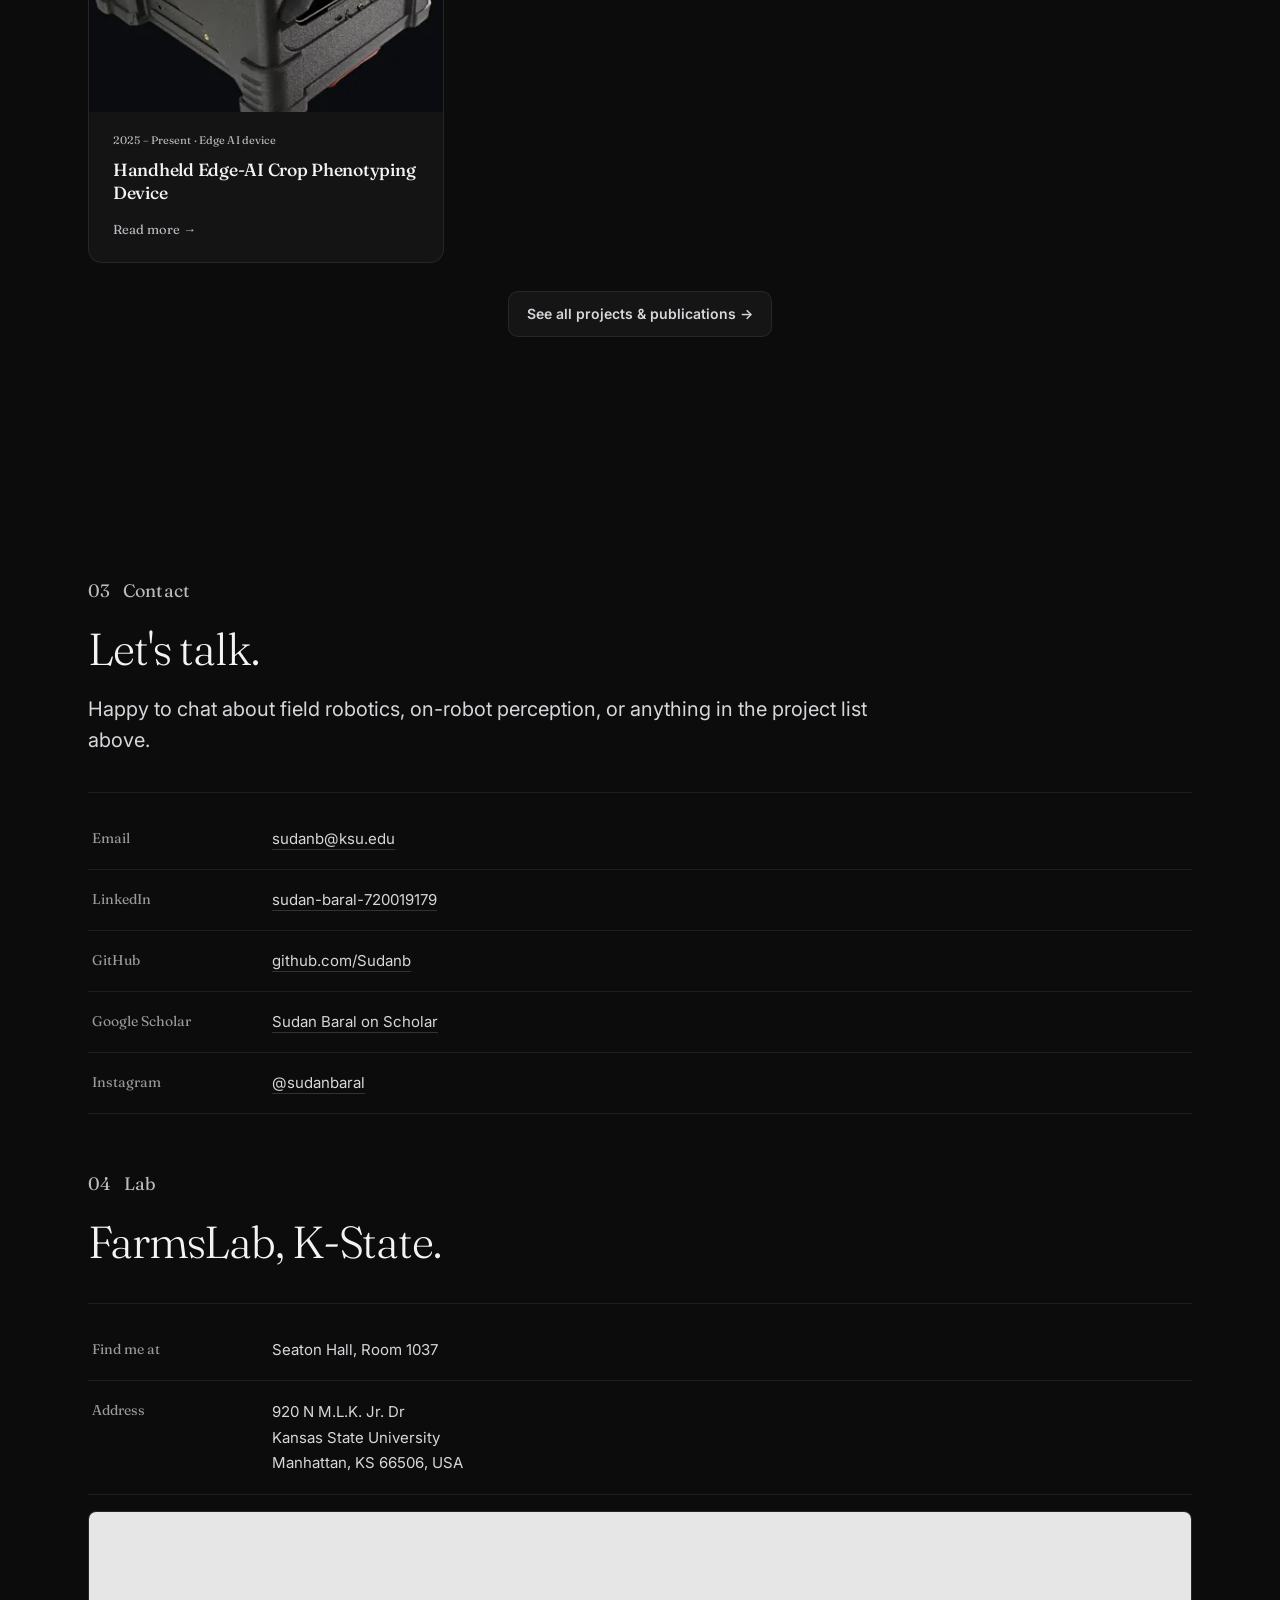
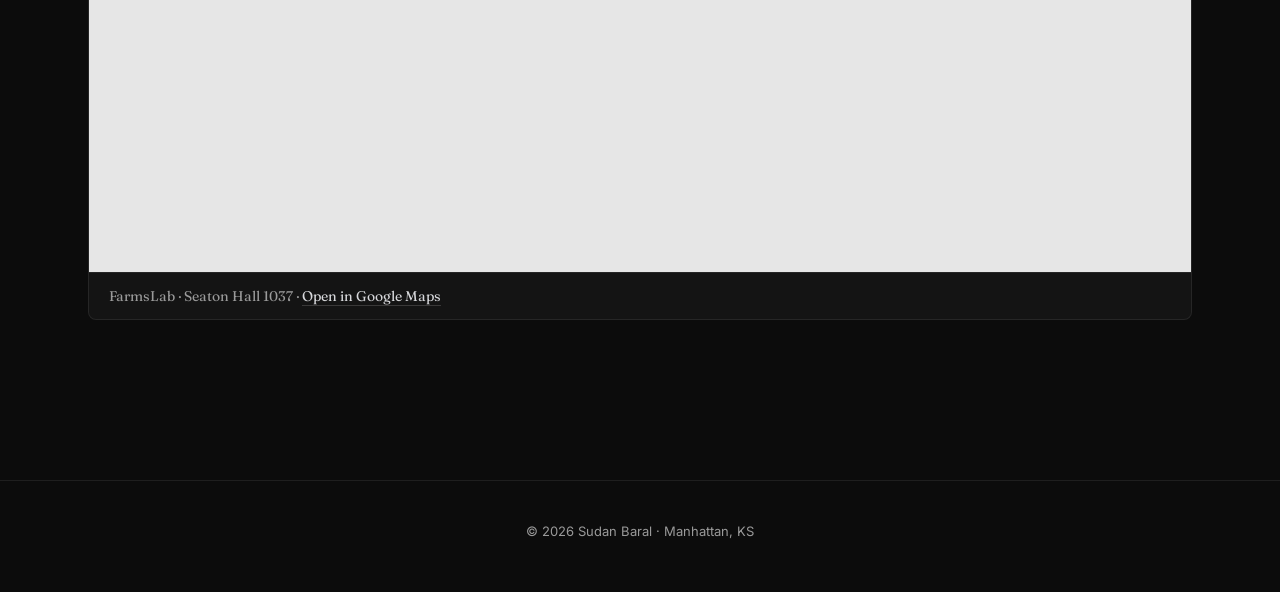
==== commit ff06dcce: "Update contact section and lab name in index.html Removed mention of summer internships and updated " ====
--- a/index.html
+++ b/index.html
@@ -179,8 +179,7 @@
       <div class="section-kicker">03 &nbsp; Contact</div>
       <h2 class="display">Let's talk.</h2>
       <p class="lede">
-        Happy to chat about field robotics, on-robot perception, summer
-        internships, or anything in the project list above.
+        Happy to chat about field robotics, on-robot perception, or anything in the project list above.
       </p>
     </div>
 
@@ -205,11 +204,11 @@
 
     <div class="reveal" style="margin-top:56px;">
       <div class="section-kicker">04 &nbsp; Lab</div>
-      <h2 class="display">FarmsLab, Kansas State.</h2>
+      <h2 class="display">FarmsLab, K-State.</h2>
       <div class="contact-unit">
         <dl class="contact-list">
-          <div class="c-label">Lab</div>
-          <div class="c-value">FarmsLab &middot; Seaton Hall, Room 1037</div>
+          <div class="c-label">Find me at</div>
+          <div class="c-value">Seaton Hall, Room 1037</div>
 
           <div class="c-label">Address</div>
           <div class="c-value"><address>920 N M.L.K. Jr. Dr<br>Kansas State University<br>Manhattan, KS 66506, USA</address></div>
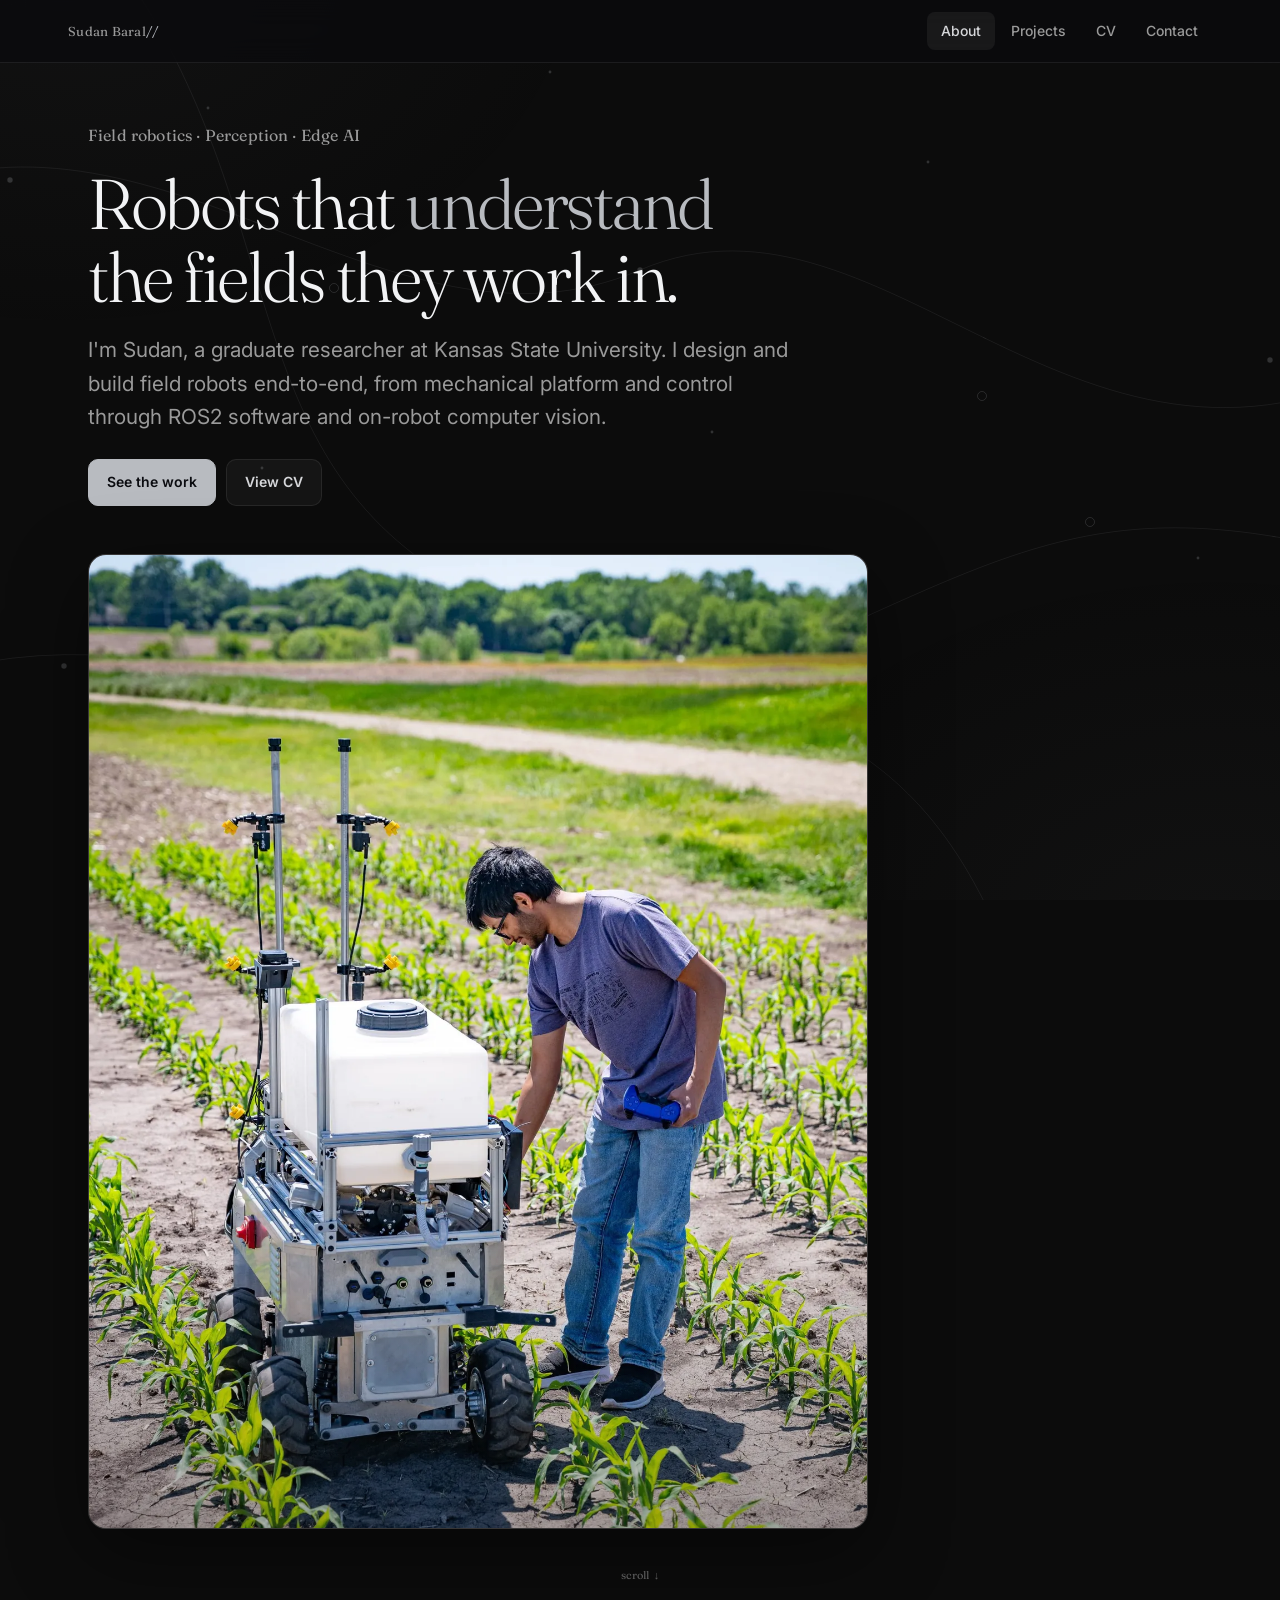
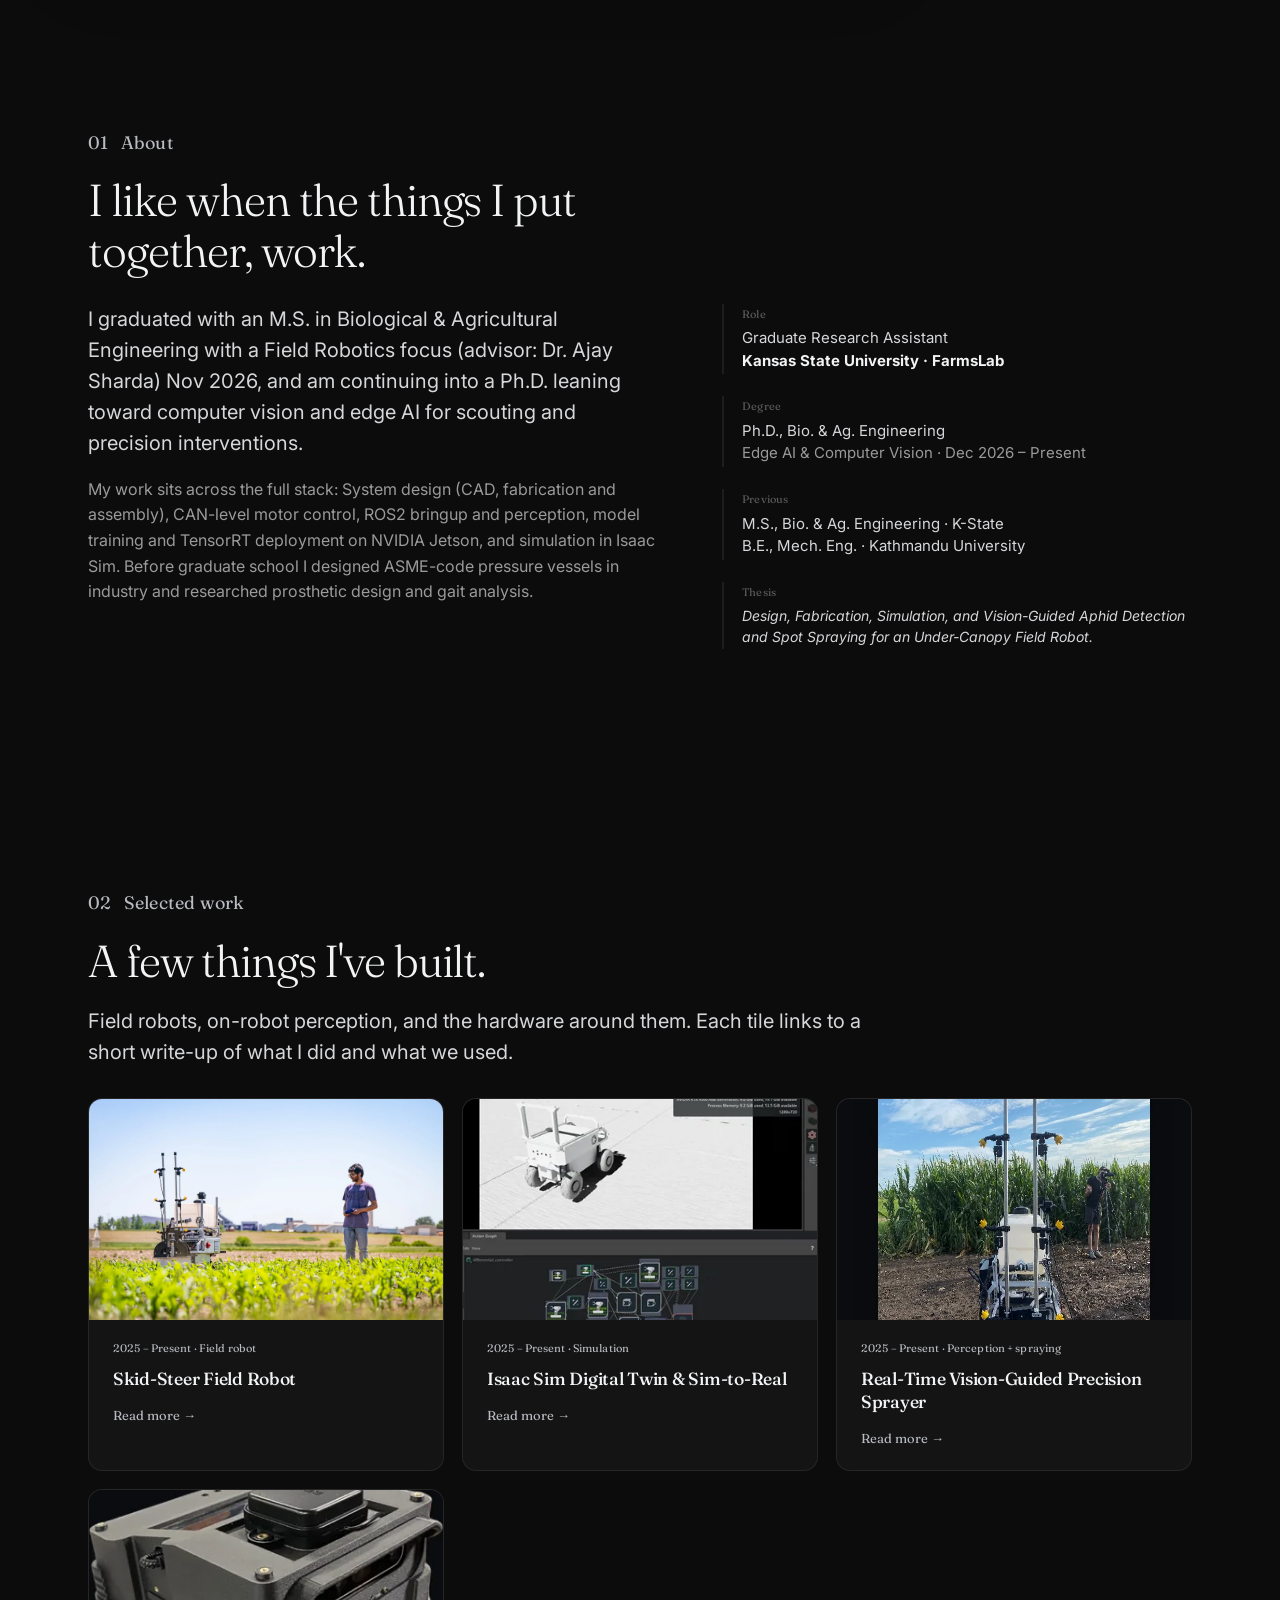
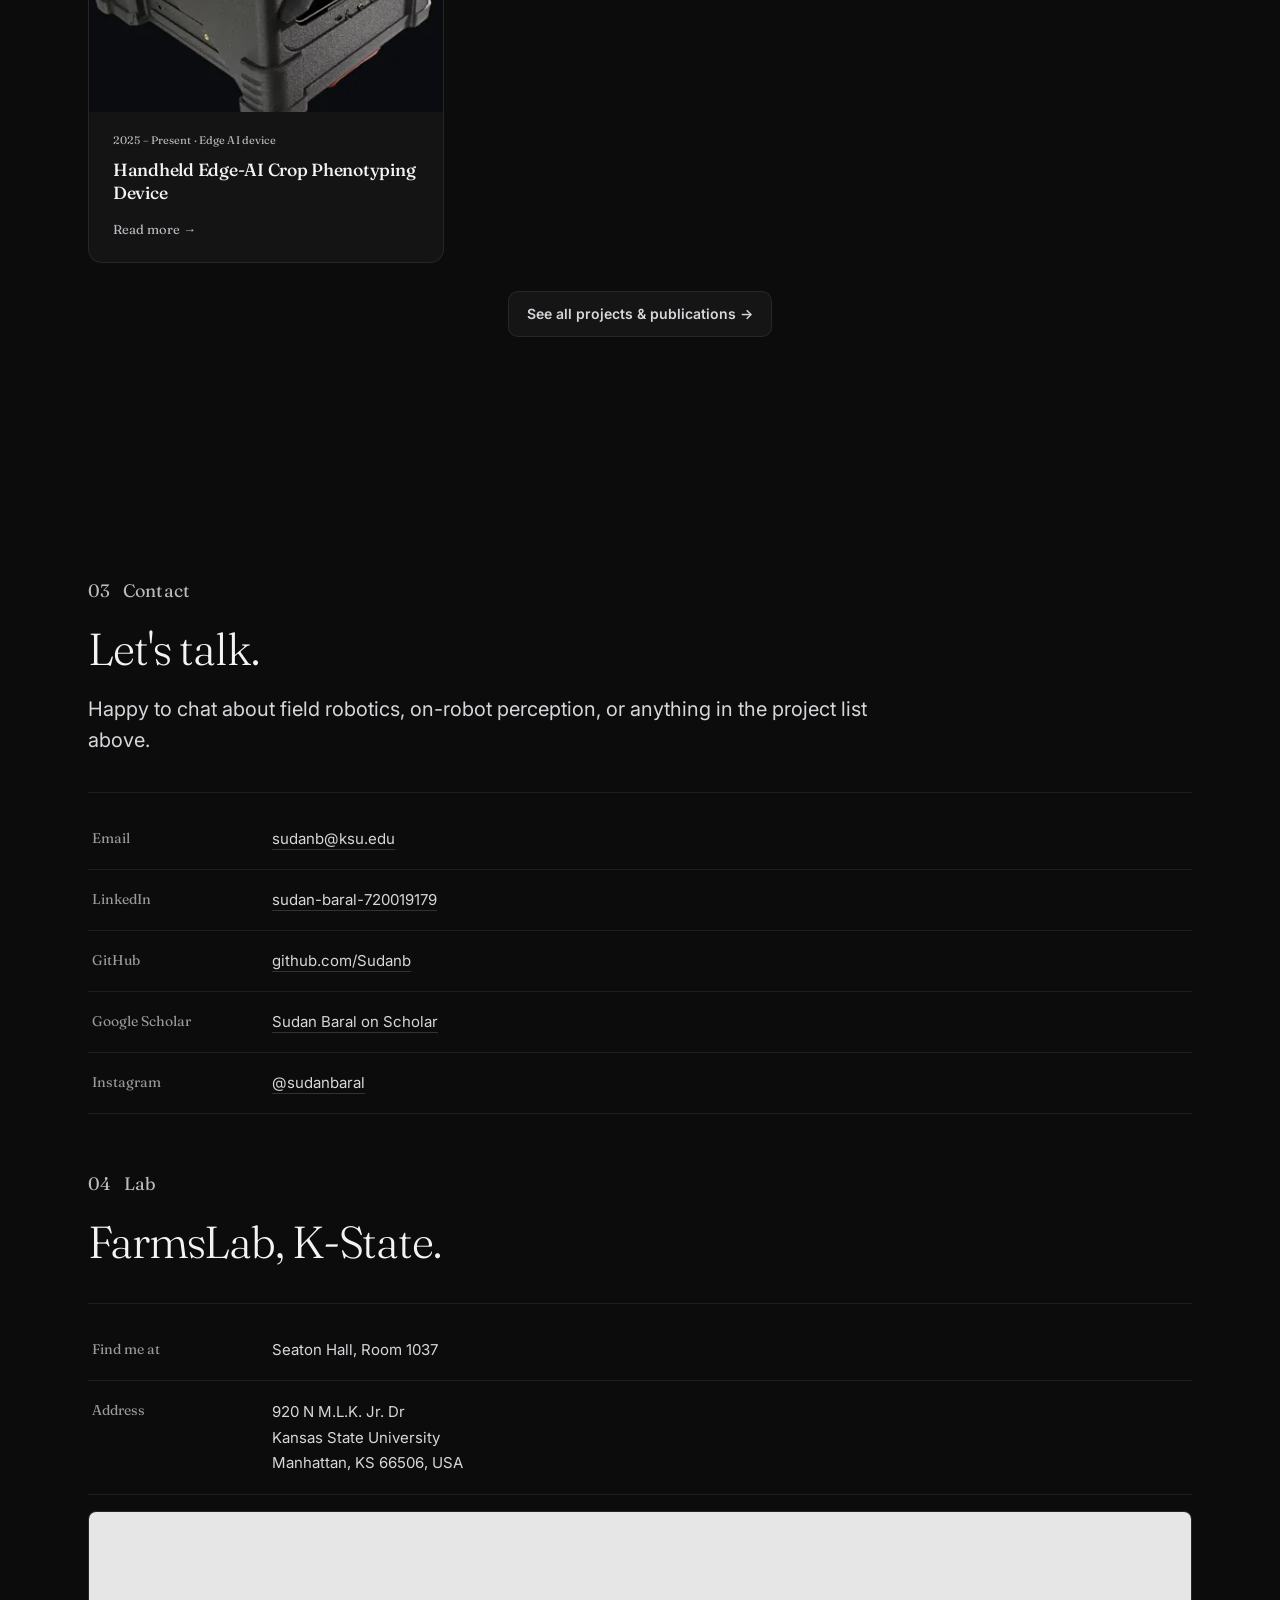
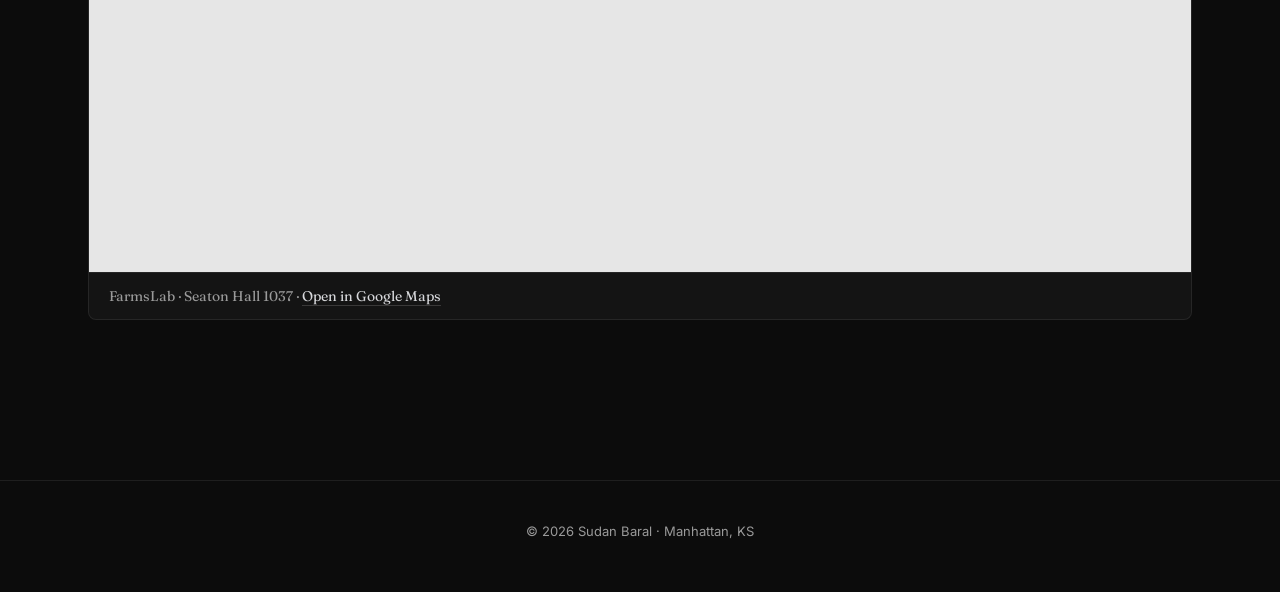
==== commit 3f2dc1c0: "Correct brand name in navigation link" ====
--- a/index.html
+++ b/index.html
@@ -15,7 +15,7 @@
 
 <nav class="site-nav">
   <div class="nav-inner">
-    <a class="nav-brand" href="#top">sudan_baral<span class="dot">//</span></a>
+    <a class="nav-brand" href="#top">Sudan Baral<span class="dot">//</span></a>
     <div class="nav-links">
       <a href="#about"    data-anchor="about"    class="active">About</a>
       <a class="x-nav" href="projects.html">Projects</a>
